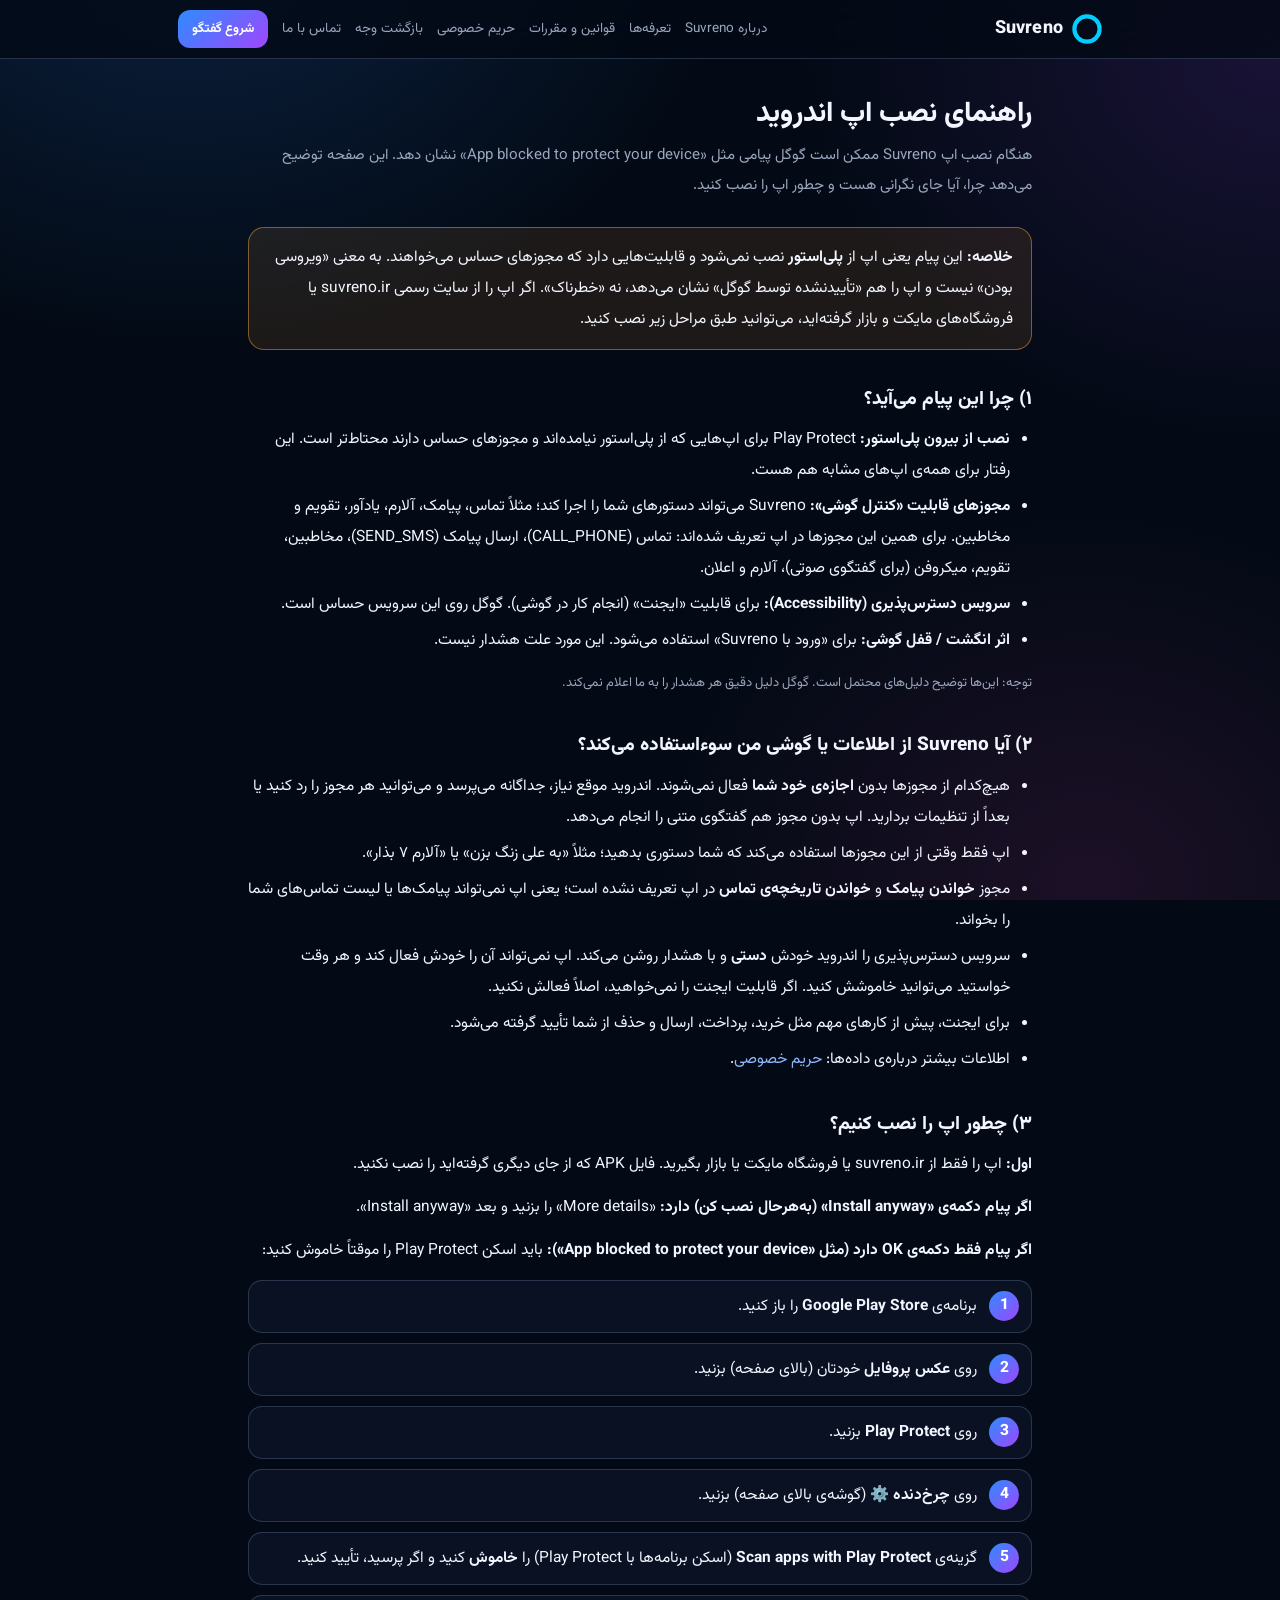
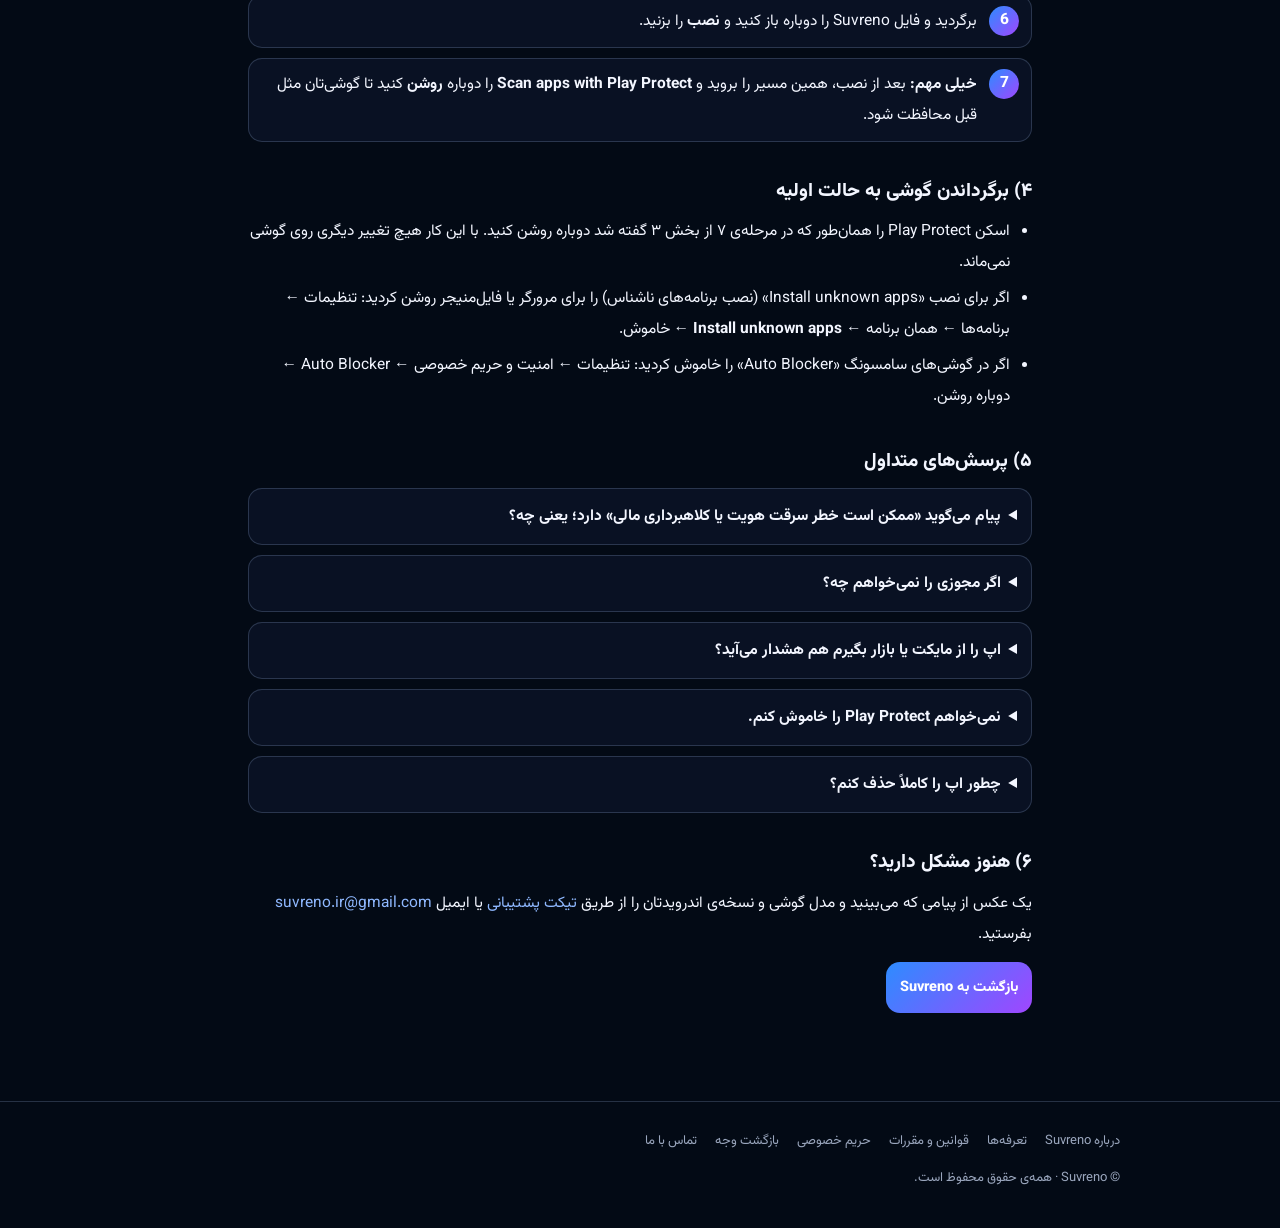
==== install-help.html @ 0aa5155f "Add files via upload" ====
<!DOCTYPE html>
<html lang="fa" dir="rtl">
<head>
<meta charset="UTF-8">
<meta name="viewport" content="width=device-width,initial-scale=1">
<meta name="theme-color" content="#050b18">
<title>راهنمای نصب اپ اندروید | Suvreno</title>
<meta name="description" content="اگر هنگام نصب اپ Suvreno پیام Google Play Protect دیدید: دلیلش چیست، آیا خطرناک است و چطور اپ را نصب کنید.">
<link rel="preconnect" href="https://fonts.googleapis.com">
<link rel="preconnect" href="https://fonts.gstatic.com" crossorigin>
<link href="https://fonts.googleapis.com/css2?family=Vazirmatn:wght@400;500;600;700;800&display=swap" rel="stylesheet">
<link rel="stylesheet" href="pages.css?v=1">
<link rel="icon" href="logo.svg" type="image/svg+xml">
<script>(function(){try{var p=localStorage.getItem('AM_THEME_PREF')||'dark';var l=p==='light'||(p==='system'&&window.matchMedia&&matchMedia('(prefers-color-scheme: light)').matches);if(l)document.documentElement.setAttribute('data-theme','light');}catch(e){}})();</script>
<style>
.steps{counter-reset:s;list-style:none;padding:0;margin:14px 0}
.steps>li{counter-increment:s;position:relative;padding:10px 54px 10px 12px;margin:10px 0;border:1px solid var(--line);border-radius:14px;background:var(--card)}
.steps>li::before{content:counter(s);position:absolute;right:12px;top:10px;width:30px;height:30px;border-radius:50%;background:var(--btn);color:#fff;font-weight:800;display:flex;align-items:center;justify-content:center}
.steps b{color:var(--ink)}
details{border:1px solid var(--line);border-radius:14px;background:var(--card);padding:4px 14px;margin:10px 0}
summary{cursor:pointer;font-weight:700;padding:8px 0}
.shot{display:block;max-width:300px;width:100%;margin:10px auto;border-radius:14px;border:1px solid var(--line)}
</style>
</head>
<body>
<header class="site-head">
  <div class="site-head-in">
    <a class="brand" href="index.html" aria-label="Suvreno — صفحه‌ی اصلی"><svg viewBox="0 0 100 100" aria-hidden="true"><defs><linearGradient id="lg" x1="0" y1="0" x2="100" y2="100"><stop offset="0" stop-color="#00cfff"/><stop offset=".5" stop-color="#7b4dff"/><stop offset="1" stop-color="#ff4be4"/></linearGradient></defs><circle cx="50" cy="50" r="42" fill="none" stroke="url(#lg)" stroke-width="14"/></svg><span>Suvreno</span></a>
    <nav class="site-nav" aria-label="منوی اصلی"><a href="about.html">درباره Suvreno</a><a href="pricing.html">تعرفه‌ها</a><a href="terms.html">قوانین و مقررات</a><a href="privacy.html">حریم خصوصی</a><a href="refund.html">بازگشت وجه</a><a href="contact.html">تماس با ما</a></nav>
    <a class="head-cta" href="index.html">شروع گفتگو</a>
  </div>
</header>
<main class="wrap">

<h1>راهنمای نصب اپ اندروید</h1>
<p class="lead">هنگام نصب اپ Suvreno ممکن است گوگل پیامی مثل «App blocked to protect your device» نشان دهد. این صفحه توضیح می‌دهد چرا، آیا جای نگرانی هست و چطور اپ را نصب کنید.</p>

<div class="box warn">
  <p><b>خلاصه:</b> این پیام یعنی اپ از <b>پلی‌استور</b> نصب نمی‌شود و قابلیت‌هایی دارد که مجوزهای حساس می‌خواهند. به معنی «ویروسی بودن» نیست و اپ را هم «تأییدنشده توسط گوگل» نشان می‌دهد، نه «خطرناک». اگر اپ را از سایت رسمی <span class="ltr">suvreno.ir</span> یا فروشگاه‌های مایکت و بازار گرفته‌اید، می‌توانید طبق مراحل زیر نصب کنید.</p>
</div>

<h2>۱) چرا این پیام می‌آید؟</h2>
<ul>
  <li><b>نصب از بیرون پلی‌استور:</b> Play Protect برای اپ‌هایی که از پلی‌استور نیامده‌اند و مجوزهای حساس دارند محتاط‌تر است. این رفتار برای همه‌ی اپ‌های مشابه هم هست.</li>
  <li><b>مجوزهای قابلیت «کنترل گوشی»:</b> Suvreno می‌تواند دستورهای شما را اجرا کند؛ مثلاً تماس، پیامک، آلارم، یادآور، تقویم و مخاطبین. برای همین این مجوزها در اپ تعریف شده‌اند: تماس (<span class="ltr">CALL_PHONE</span>)، ارسال پیامک (<span class="ltr">SEND_SMS</span>)، مخاطبین، تقویم، میکروفن (برای گفتگوی صوتی)، آلارم و اعلان.</li>
  <li><b>سرویس دسترس‌پذیری (Accessibility):</b> برای قابلیت «ایجنت» (انجام کار در گوشی). گوگل روی این سرویس حساس است.</li>
  <li><b>اثر انگشت / قفل گوشی:</b> برای «ورود با Suvreno» استفاده می‌شود. این مورد علت هشدار نیست.</li>
</ul>
<p class="small muted">توجه: این‌ها توضیح دلیل‌های محتمل است. گوگل دلیل دقیق هر هشدار را به ما اعلام نمی‌کند.</p>

<h2>۲) آیا Suvreno از اطلاعات یا گوشی من سوءاستفاده می‌کند؟</h2>
<ul>
  <li>هیچ‌کدام از مجوزها بدون <b>اجازه‌ی خود شما</b> فعال نمی‌شوند. اندروید موقع نیاز، جداگانه می‌پرسد و می‌توانید هر مجوز را رد کنید یا بعداً از تنظیمات بردارید. اپ بدون مجوز هم گفتگوی متنی را انجام می‌دهد.</li>
  <li>اپ فقط وقتی از این مجوزها استفاده می‌کند که شما دستوری بدهید؛ مثلاً «به علی زنگ بزن» یا «آلارم ۷ بذار».</li>
  <li>مجوز <b>خواندن پیامک</b> و <b>خواندن تاریخچه‌ی تماس</b> در اپ تعریف نشده است؛ یعنی اپ نمی‌تواند پیامک‌ها یا لیست تماس‌های شما را بخواند.</li>
  <li>سرویس دسترس‌پذیری را اندروید خودش <b>دستی</b> و با هشدار روشن می‌کند. اپ نمی‌تواند آن را خودش فعال کند و هر وقت خواستید می‌توانید خاموشش کنید. اگر قابلیت ایجنت را نمی‌خواهید، اصلاً فعالش نکنید.</li>
  <li>برای ایجنت، پیش از کارهای مهم مثل خرید، پرداخت، ارسال و حذف از شما تأیید گرفته می‌شود.</li>
  <li>اطلاعات بیشتر درباره‌ی داده‌ها: <a href="privacy.html">حریم خصوصی</a>.</li>
</ul>

<h2>۳) چطور اپ را نصب کنیم؟</h2>
<p><b>اول:</b> اپ را فقط از <span class="ltr">suvreno.ir</span> یا فروشگاه مایکت یا بازار بگیرید. فایل APK که از جای دیگری گرفته‌اید را نصب نکنید.</p>
<p><b>اگر پیام دکمه‌ی «Install anyway» (به‌هرحال نصب کن) دارد:</b> «More details» را بزنید و بعد «Install anyway».</p>
<p><b>اگر پیام فقط دکمه‌ی OK دارد (مثل «App blocked to protect your device»):</b> باید اسکن Play Protect را موقتاً خاموش کنید:</p>
<ol class="steps">
  <li>برنامه‌ی <b>Google Play Store</b> را باز کنید.</li>
  <li>روی <b>عکس پروفایل</b> خودتان (بالای صفحه) بزنید.</li>
  <li>روی <b>Play Protect</b> بزنید.</li>
  <li>روی <b>چرخ‌دنده ⚙️</b> (گوشه‌ی بالای صفحه) بزنید.</li>
  <li>گزینه‌ی <b>Scan apps with Play Protect</b> (اسکن برنامه‌ها با Play Protect) را <b>خاموش</b> کنید و اگر پرسید، تأیید کنید.</li>
  <li>برگردید و فایل Suvreno را دوباره باز کنید و <b>نصب</b> را بزنید.</li>
  <li><b>خیلی مهم:</b> بعد از نصب، همین مسیر را بروید و <b>Scan apps with Play Protect</b> را دوباره <b>روشن</b> کنید تا گوشی‌تان مثل قبل محافظت شود.</li>
</ol>

<h2>۴) برگرداندن گوشی به حالت اولیه</h2>
<ul>
  <li>اسکن Play Protect را همان‌طور که در مرحله‌ی ۷ از بخش ۳ گفته شد دوباره روشن کنید. با این کار هیچ تغییر دیگری روی گوشی نمی‌ماند.</li>
  <li>اگر برای نصب «Install unknown apps» (نصب برنامه‌های ناشناس) را برای مرورگر یا فایل‌منیجر روشن کردید: تنظیمات ← برنامه‌ها ← همان برنامه ← <b>Install unknown apps</b> ← خاموش.</li>
  <li>اگر در گوشی‌های سامسونگ «Auto Blocker» را خاموش کردید: تنظیمات ← امنیت و حریم خصوصی ← Auto Blocker ← دوباره روشن.</li>
</ul>

<h2>۵) پرسش‌های متداول</h2>
<details><summary>پیام می‌گوید «ممکن است خطر سرقت هویت یا کلاهبرداری مالی» دارد؛ یعنی چه؟</summary>
<p>این متن عمومی گوگل است و برای هر اپ بیرون از پلی‌استور که مجوزهای حساس بخواهد نمایش داده می‌شود؛ درباره‌ی Suvreno اختصاصی نیست. شما همیشه می‌توانید مجوزهای اپ را از تنظیمات گوشی ← برنامه‌ها ← Suvreno ← مجوزها ببینید و تغییر دهید.</p></details>
<details><summary>اگر مجوزی را نمی‌خواهم چه؟</summary>
<p>موقع پرسیدن «اجازه نده» را بزنید یا بعداً از تنظیمات گوشی بردارید. فقط همان قابلیت (مثلاً تماس با دستور صوتی) کار نخواهد کرد.</p></details>
<details><summary>اپ را از مایکت یا بازار بگیرم هم هشدار می‌آید؟</summary>
<p>ممکن است. هشدار Play Protect به منبع نصب و وضعیت گوشی بستگی دارد و همیشه قابل پیش‌بینی نیست. مراحل بالا برای آن هم کار می‌کند.</p></details>
<details><summary>نمی‌خواهم Play Protect را خاموش کنم.</summary>
<p>می‌توانید به‌جای اپ، Suvreno را روی مرورگر استفاده کنید؛ همه‌ی امکانات گفتگو، تصویر و فایل در <a href="index.html">chat.suvreno.ir</a> هم هست. فقط قابلیت‌های کنترل گوشی در اپ اندروید است.</p></details>
<details><summary>چطور اپ را کاملاً حذف کنم؟</summary>
<p>مثل هر اپ دیگر: نگه‌داشتن آیکن Suvreno ← حذف (Uninstall). مجوزها هم با حذف اپ پاک می‌شوند.</p></details>

<h2>۶) هنوز مشکل دارید؟</h2>
<p>یک عکس از پیامی که می‌بینید و مدل گوشی و نسخه‌ی اندرویدتان را از طریق <a href="index.html?support=1">تیکت پشتیبانی</a> یا ایمیل <a class="ltr" href="mailto:suvreno.ir@gmail.com">suvreno.ir@gmail.com</a> بفرستید.</p>

<p><a class="btn" href="index.html" style="display:inline-block">بازگشت به Suvreno</a></p>

</main>
<footer class="site-foot">
  <div class="site-foot-in">
    <div class="foot-links"><a href="about.html">درباره Suvreno</a><a href="pricing.html">تعرفه‌ها</a><a href="terms.html">قوانین و مقررات</a><a href="privacy.html">حریم خصوصی</a><a href="refund.html">بازگشت وجه</a><a href="contact.html">تماس با ما</a></div>
    <div class="foot-note">© Suvreno · همه‌ی حقوق محفوظ است.</div>
  </div>
</footer>
</body>
</html>
---- pages.css ----
/* =====================================================================
   Suvreno — استایل صفحات عمومی (تعرفه‌ها، قوانین، حریم خصوصی، بازگشت وجه، تماس، درباره)
   فایل کاملاً مستقل از style.css است (style.css برای اپ چت overflow:hidden دارد و این صفحات باید اسکرول شوند).
   ===================================================================== */
*{box-sizing:border-box;-webkit-tap-highlight-color:transparent}
:root{
  --bg:#030A15;
  --ink:#f3f6ff;
  --muted:#9aa6bd;
  --line:rgba(130,150,190,.28);
  --card:rgba(14,24,44,.62);
  --card2:rgba(255,255,255,.04);
  --c1:#00cfff;--c2:#7b4dff;--c3:#ff4be4;
  --btn:linear-gradient(135deg,#2d8cff,#a046ff);
  --warn-bg:rgba(255,170,60,.10);--warn-line:rgba(255,170,60,.45);
  --ok-bg:rgba(60,200,120,.10);--ok-line:rgba(60,200,120,.45);
  --link:#8fb8ff;
}
[data-theme="light"]{
  --bg:#f3f5fb;--ink:#12172a;--muted:#566079;--line:rgba(50,60,90,.18);
  --card:rgba(255,255,255,.85);--card2:rgba(20,30,55,.04);--link:#2358c9;
  --warn-bg:rgba(255,170,60,.16);--ok-bg:rgba(60,200,120,.14);
}
html{scroll-behavior:smooth}
body{
  margin:0;min-height:100vh;color:var(--ink);background:var(--bg);
  font-family:"Vazirmatn",Tahoma,sans-serif;font-size:15.5px;line-height:2;
  -webkit-text-size-adjust:100%;text-size-adjust:100%;
  background-image:
    radial-gradient(ellipse 900px 700px at 15% -8%,rgba(45,140,255,.18),transparent 60%),
    radial-gradient(ellipse 800px 650px at 100% 6%,rgba(160,70,255,.14),transparent 60%),
    radial-gradient(ellipse 700px 600px at 85% 98%,rgba(255,70,190,.10),transparent 62%);
  background-attachment:fixed;
}
[data-theme="light"] body{
  background-image:
    radial-gradient(ellipse 900px 700px at 15% -8%,rgba(90,150,255,.16),transparent 60%),
    radial-gradient(ellipse 800px 650px at 100% 6%,rgba(160,110,255,.12),transparent 60%);
}
a{color:var(--link);text-decoration:none}
a:hover{text-decoration:underline}
a:focus-visible,button:focus-visible{outline:2px solid var(--c1);outline-offset:3px;border-radius:6px}

/* ---------- هدر ---------- */
.site-head{
  position:sticky;top:0;z-index:20;
  background:rgba(3,10,21,.78);backdrop-filter:blur(16px);-webkit-backdrop-filter:blur(16px);
  border-bottom:1px solid var(--line);
}
[data-theme="light"] .site-head{background:rgba(243,245,251,.85)}
.site-head-in{max-width:960px;margin:0 auto;padding:10px 18px;display:flex;align-items:center;gap:14px;flex-wrap:wrap}
.brand{display:flex;align-items:center;gap:9px;color:var(--ink);font-weight:800;font-size:18px;letter-spacing:.2px}
.brand:hover{text-decoration:none}
.brand svg{width:30px;height:30px;flex:none}
.site-nav{display:flex;gap:4px 14px;flex-wrap:wrap;margin-inline-start:auto;font-size:13.5px}
.site-nav a{color:var(--muted);padding:2px 0;border-bottom:2px solid transparent}
.site-nav a:hover{color:var(--ink);text-decoration:none}
.site-nav a[aria-current="page"]{color:var(--ink);border-bottom-color:var(--c2);font-weight:700}
.head-cta{
  background:var(--btn);color:#fff!important;font-weight:700;font-size:13px;border-radius:12px;padding:6px 14px;white-space:nowrap
}
.head-cta:hover{text-decoration:none;filter:brightness(1.1)}

/* ---------- محتوا ---------- */
.wrap{max-width:820px;margin:0 auto;padding:34px 18px 56px}
.wrap.wide{max-width:960px}
h1{margin:0 0 6px;font-size:28px;line-height:1.5;font-weight:800}
.lead{margin:0 0 26px;color:var(--muted);font-size:15px}
h2{margin:34px 0 8px;font-size:19px;line-height:1.7;font-weight:800}
h3{margin:20px 0 4px;font-size:16px;font-weight:700}
p{margin:0 0 12px}
ul,ol{margin:0 0 14px;padding-inline-start:22px}
li{margin-bottom:5px}
.updated{display:inline-block;margin-bottom:22px;font-size:12.5px;color:var(--muted);border:1px solid var(--line);border-radius:999px;padding:1px 12px}
.clauses h2{display:flex;gap:10px;align-items:baseline;border-top:1px solid var(--line);padding-top:22px}
.clauses h2 .n{color:var(--c1);font-weight:800;min-width:1.6em}
.clauses h2:first-of-type{border-top:0;padding-top:0}
.box{padding:14px 18px;border-radius:16px;border:1px solid var(--line);background:var(--card2);margin:16px 0}
.box.warn{background:var(--warn-bg);border-color:var(--warn-line)}
.box.ok{background:var(--ok-bg);border-color:var(--ok-line)}
.box p:last-child,.box ul:last-child{margin-bottom:0}
.facts{width:100%;border-collapse:collapse;margin:8px 0 16px;font-size:14.5px}
.facts th,.facts td{padding:9px 10px;border-bottom:1px solid var(--line);text-align:start;vertical-align:top}
.facts th{width:34%;color:var(--muted);font-weight:600}

/* ---------- تعرفه‌ها ---------- */
.plans{display:grid;grid-template-columns:repeat(3,1fr);gap:14px;margin:22px 0 10px;align-items:stretch}
.plan{
  position:relative;display:flex;flex-direction:column;padding:22px 18px 18px;border-radius:22px;
  background:var(--card);border:1px solid var(--line);
}
.plan.best{
  --bgc:rgba(9,16,32,.96);
  border:1.5px solid transparent;
  background:
    linear-gradient(var(--bgc),var(--bgc)) padding-box,
    linear-gradient(135deg,var(--c1),var(--c2),var(--c3)) border-box;
}
[data-theme="light"] .plan.best{--bgc:#fff}
.plan .tag{
  position:absolute;top:-11px;inset-inline-start:18px;background:var(--btn);color:#fff;
  font-size:11.5px;font-weight:700;border-radius:999px;padding:1px 12px;line-height:1.9
}
.plan h3{margin:0;font-size:17px}
.plan .for{margin:4px 0 14px;color:var(--muted);font-size:13px;line-height:1.8;min-height:3.6em}
.price{display:flex;align-items:baseline;gap:6px;margin:0}
.price b{font-size:34px;line-height:1.3;font-weight:800}
.price span{color:var(--muted);font-size:13.5px}
.per{margin:0 0 14px;color:var(--muted);font-size:12.5px}
.plan ul{list-style:none;padding:0;margin:0 0 18px;font-size:13.5px;line-height:1.9}
.plan li{padding-inline-start:22px;position:relative;margin-bottom:3px}
.plan li::before{content:"✓";position:absolute;inset-inline-start:0;color:var(--c1);font-weight:800}
.plan .btn{margin-top:auto}
.btn{
  display:block;text-align:center;border:0;border-radius:14px;padding:11px 14px;font-family:inherit;font-weight:800;
  font-size:14.5px;color:#fff!important;background:var(--btn);cursor:pointer
}
.btn:hover{text-decoration:none;filter:brightness(1.1)}
.btn.ghost{background:var(--card2);border:1px solid var(--line);color:var(--ink)!important}
.table-scroll{overflow-x:auto;border:1px solid var(--line);border-radius:16px;margin:12px 0 8px}
.cmp{width:100%;min-width:560px;border-collapse:collapse;font-size:13.5px}
.cmp th,.cmp td{padding:10px 12px;border-bottom:1px solid var(--line);text-align:center}
.cmp th:first-child,.cmp td:first-child{text-align:start;font-weight:600}
.cmp thead th{background:var(--card2);font-weight:800}
.cmp tr:last-child td{border-bottom:0}
.cmp td.hl{background:rgba(160,70,255,.10);font-weight:700}
.muted{color:var(--muted)}
.small{font-size:13px}

/* ---------- تماس ---------- */
.mail-card{
  display:flex;flex-direction:column;gap:10px;align-items:flex-start;padding:22px;border-radius:22px;
  background:var(--card);border:1px solid var(--line);margin:16px 0
}
.mail-card .addr{font-size:22px;font-weight:800;direction:ltr;unicode-bidi:isolate;word-break:break-all}
.ltr{direction:ltr;unicode-bidi:isolate;display:inline-block}

/* ---------- فوتر ---------- */
.site-foot{border-top:1px solid var(--line);margin-top:20px;padding:26px 18px 38px;color:var(--muted);font-size:13px}
.site-foot-in{max-width:960px;margin:0 auto;display:flex;flex-direction:column;gap:12px}
.foot-links{display:flex;flex-wrap:wrap;gap:4px 18px}
.foot-links a{color:var(--muted)}
.foot-links a:hover{color:var(--ink)}
.foot-note{line-height:1.9}

@media (max-width:760px){
  body{font-size:15px}
  h1{font-size:24px}
  .plans{grid-template-columns:1fr}
  .plan .for{min-height:0}
  .site-nav{margin-inline-start:0;width:100%;order:3;font-size:13px}
  .facts th{width:42%}
}
@media (prefers-reduced-motion:reduce){html{scroll-behavior:auto}}
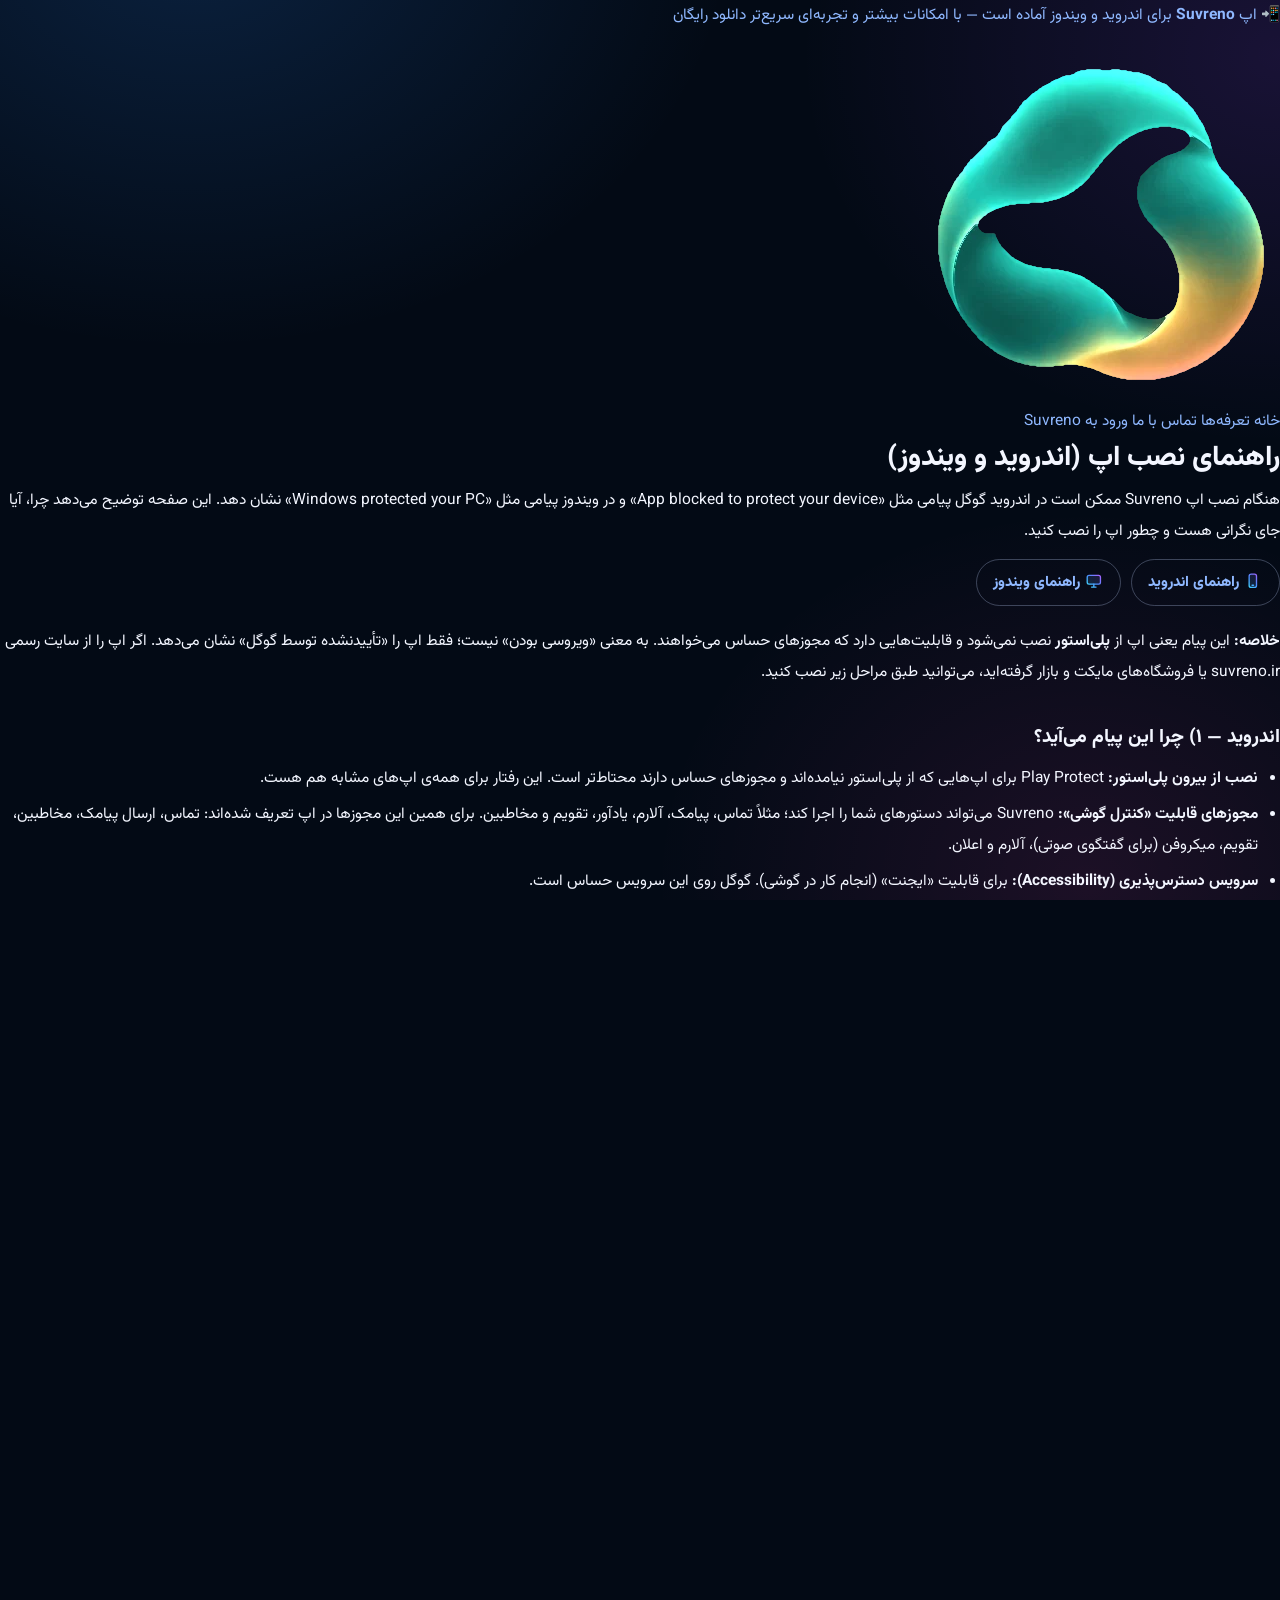
==== commit 3a1298eb: "Add files via upload" ====
--- a/install-help.html
+++ b/install-help.html
@@ -1,107 +1,251 @@
 <!DOCTYPE html>
 <html lang="fa" dir="rtl">
+
 <head>
-<meta charset="UTF-8">
-<meta name="viewport" content="width=device-width,initial-scale=1">
-<meta name="theme-color" content="#050b18">
-<title>راهنمای نصب اپ اندروید | Suvreno</title>
-<meta name="description" content="اگر هنگام نصب اپ Suvreno پیام Google Play Protect دیدید: دلیلش چیست، آیا خطرناک است و چطور اپ را نصب کنید.">
-<link rel="preconnect" href="https://fonts.googleapis.com">
-<link rel="preconnect" href="https://fonts.gstatic.com" crossorigin>
-<link href="https://fonts.googleapis.com/css2?family=Vazirmatn:wght@400;500;600;700;800&display=swap" rel="stylesheet">
-<link rel="stylesheet" href="pages.css?v=1">
-<link rel="icon" href="logo.svg" type="image/svg+xml">
-<script>(function(){try{var p=localStorage.getItem('AM_THEME_PREF')||'dark';var l=p==='light'||(p==='system'&&window.matchMedia&&matchMedia('(prefers-color-scheme: light)').matches);if(l)document.documentElement.setAttribute('data-theme','light');}catch(e){}})();</script>
-<style>
-.steps{counter-reset:s;list-style:none;padding:0;margin:14px 0}
-.steps>li{counter-increment:s;position:relative;padding:10px 54px 10px 12px;margin:10px 0;border:1px solid var(--line);border-radius:14px;background:var(--card)}
-.steps>li::before{content:counter(s);position:absolute;right:12px;top:10px;width:30px;height:30px;border-radius:50%;background:var(--btn);color:#fff;font-weight:800;display:flex;align-items:center;justify-content:center}
-.steps b{color:var(--ink)}
-details{border:1px solid var(--line);border-radius:14px;background:var(--card);padding:4px 14px;margin:10px 0}
-summary{cursor:pointer;font-weight:700;padding:8px 0}
-.shot{display:block;max-width:300px;width:100%;margin:10px auto;border-radius:14px;border:1px solid var(--line)}
-</style>
+<script>(function(){var d=document.documentElement;d.classList.add("js");try{var t=localStorage.getItem("SUVRENO_SITE_THEME");if(t!=="light"&&t!=="dark")t="dark";d.setAttribute("data-theme",t)}catch(e){d.setAttribute("data-theme","dark")}})();</script>
+    <meta charset="UTF-8">
+    <meta name="viewport" content="width=device-width, initial-scale=1.0">
+    <meta name="theme-color" content="#060a14">
+    <meta name="description" content="اگر هنگام نصب اپ Suvreno پیام Google Play Protect (اندروید) یا Windows protected your PC / SmartScreen (ویندوز) دیدید: دلیلش چیست، آیا خطرناک است و چطور نصب کنید.">
+    <meta name="robots" content="index, follow">
+    <link rel="canonical" href="https://suvreno.ir/install-help.html">
+    <title>راهنمای نصب اپ اندروید و ویندوز و پیام‌های Play Protect و SmartScreen — Suvreno</title>
+    <link rel="preconnect" href="https://fonts.googleapis.com">
+    <link rel="preconnect" href="https://fonts.gstatic.com" crossorigin>
+    <link href="https://fonts.googleapis.com/css2?family=Vazirmatn:wght@400;500;600;700;800;900&display=swap" rel="stylesheet" media="print" onload="this.media='all'">
+    <noscript><link href="https://fonts.googleapis.com/css2?family=Vazirmatn:wght@400;500;600;700;800;900&display=swap" rel="stylesheet"></noscript>
+    <link rel="stylesheet" href="style.css?v=8">
+    <link rel="stylesheet" href="pages.css?v=3">
+    <style>
+        .doc-card h2[id], .plat-jump{scroll-margin-top:90px}
+        .plat-nav{display:flex;flex-wrap:wrap;gap:10px;margin:0 0 20px}
+        .plat-nav a{padding:8px 16px;border-radius:999px;border:1px solid rgba(127,140,170,.45);font-weight:800;font-size:.92rem}
+        .ss-demo{display:grid;gap:10px;margin:14px 0 4px;direction:ltr}
+        .ss-win{border-radius:10px;background:#1f5fbf;color:#fff;padding:14px 16px;font-family:"Segoe UI",system-ui,sans-serif;font-size:.84rem;line-height:1.55;box-shadow:0 6px 20px rgba(0,0,0,.25)}
+        .ss-win b{display:block;font-size:1rem;font-weight:600;margin-bottom:6px}
+        .ss-hl{outline:2px solid #ffd84d;outline-offset:3px;border-radius:4px}
+        .ss-link{display:inline-block;margin-top:8px;text-decoration:underline;font-weight:600}
+        .ss-btns{display:flex;gap:8px;justify-content:flex-end;margin-top:12px}
+        .ss-btns span{padding:6px 14px;border:1px solid rgba(255,255,255,.7);border-radius:3px;font-weight:600}
+        .ss-step{display:inline-grid;place-items:center;width:22px;height:22px;border-radius:50%;background:#ffd84d;color:#1a1a1a;font-weight:800;font-size:.78rem;margin-inline-end:8px;vertical-align:middle}
+        .ss-arrow{text-align:center;opacity:.6;font-size:1.2rem;line-height:1}
+        .ss-cap{margin:6px 0 14px;font-size:.8rem;opacity:.7;text-align:center}
+    </style>
+    <link rel="icon" href="/favicon.ico" sizes="any">
+    <link rel="icon" type="image/png" sizes="48x48" href="/favicon-48x48.png">
+    <link rel="icon" type="image/png" sizes="96x96" href="/favicon-96x96.png">
+    <link rel="icon" type="image/png" sizes="192x192" href="/favicon-192x192.png">
+    <link rel="apple-touch-icon" sizes="180x180" href="/apple-touch-icon.png">
 </head>
+
 <body>
-<header class="site-head">
-  <div class="site-head-in">
-    <a class="brand" href="index.html" aria-label="Suvreno — صفحه‌ی اصلی"><svg viewBox="0 0 100 100" aria-hidden="true"><defs><linearGradient id="lg" x1="0" y1="0" x2="100" y2="100"><stop offset="0" stop-color="#00cfff"/><stop offset=".5" stop-color="#7b4dff"/><stop offset="1" stop-color="#ff4be4"/></linearGradient></defs><circle cx="50" cy="50" r="42" fill="none" stroke="url(#lg)" stroke-width="14"/></svg><span>Suvreno</span></a>
-    <nav class="site-nav" aria-label="منوی اصلی"><a href="about.html">درباره Suvreno</a><a href="pricing.html">تعرفه‌ها</a><a href="terms.html">قوانین و مقررات</a><a href="privacy.html">حریم خصوصی</a><a href="refund.html">بازگشت وجه</a><a href="contact.html">تماس با ما</a></nav>
-    <a class="head-cta" href="index.html">شروع گفتگو</a>
-  </div>
-</header>
-<main class="wrap">
-
-<h1>راهنمای نصب اپ اندروید</h1>
-<p class="lead">هنگام نصب اپ Suvreno ممکن است گوگل پیامی مثل «App blocked to protect your device» نشان دهد. این صفحه توضیح می‌دهد چرا، آیا جای نگرانی هست و چطور اپ را نصب کنید.</p>
-
-<div class="box warn">
-  <p><b>خلاصه:</b> این پیام یعنی اپ از <b>پلی‌استور</b> نصب نمی‌شود و قابلیت‌هایی دارد که مجوزهای حساس می‌خواهند. به معنی «ویروسی بودن» نیست و اپ را هم «تأییدنشده توسط گوگل» نشان می‌دهد، نه «خطرناک». اگر اپ را از سایت رسمی <span class="ltr">suvreno.ir</span> یا فروشگاه‌های مایکت و بازار گرفته‌اید، می‌توانید طبق مراحل زیر نصب کنید.</p>
-</div>
-
-<h2>۱) چرا این پیام می‌آید؟</h2>
-<ul>
-  <li><b>نصب از بیرون پلی‌استور:</b> Play Protect برای اپ‌هایی که از پلی‌استور نیامده‌اند و مجوزهای حساس دارند محتاط‌تر است. این رفتار برای همه‌ی اپ‌های مشابه هم هست.</li>
-  <li><b>مجوزهای قابلیت «کنترل گوشی»:</b> Suvreno می‌تواند دستورهای شما را اجرا کند؛ مثلاً تماس، پیامک، آلارم، یادآور، تقویم و مخاطبین. برای همین این مجوزها در اپ تعریف شده‌اند: تماس (<span class="ltr">CALL_PHONE</span>)، ارسال پیامک (<span class="ltr">SEND_SMS</span>)، مخاطبین، تقویم، میکروفن (برای گفتگوی صوتی)، آلارم و اعلان.</li>
-  <li><b>سرویس دسترس‌پذیری (Accessibility):</b> برای قابلیت «ایجنت» (انجام کار در گوشی). گوگل روی این سرویس حساس است.</li>
-  <li><b>اثر انگشت / قفل گوشی:</b> برای «ورود با Suvreno» استفاده می‌شود. این مورد علت هشدار نیست.</li>
-</ul>
-<p class="small muted">توجه: این‌ها توضیح دلیل‌های محتمل است. گوگل دلیل دقیق هر هشدار را به ما اعلام نمی‌کند.</p>
-
-<h2>۲) آیا Suvreno از اطلاعات یا گوشی من سوءاستفاده می‌کند؟</h2>
-<ul>
-  <li>هیچ‌کدام از مجوزها بدون <b>اجازه‌ی خود شما</b> فعال نمی‌شوند. اندروید موقع نیاز، جداگانه می‌پرسد و می‌توانید هر مجوز را رد کنید یا بعداً از تنظیمات بردارید. اپ بدون مجوز هم گفتگوی متنی را انجام می‌دهد.</li>
-  <li>اپ فقط وقتی از این مجوزها استفاده می‌کند که شما دستوری بدهید؛ مثلاً «به علی زنگ بزن» یا «آلارم ۷ بذار».</li>
-  <li>مجوز <b>خواندن پیامک</b> و <b>خواندن تاریخچه‌ی تماس</b> در اپ تعریف نشده است؛ یعنی اپ نمی‌تواند پیامک‌ها یا لیست تماس‌های شما را بخواند.</li>
-  <li>سرویس دسترس‌پذیری را اندروید خودش <b>دستی</b> و با هشدار روشن می‌کند. اپ نمی‌تواند آن را خودش فعال کند و هر وقت خواستید می‌توانید خاموشش کنید. اگر قابلیت ایجنت را نمی‌خواهید، اصلاً فعالش نکنید.</li>
-  <li>برای ایجنت، پیش از کارهای مهم مثل خرید، پرداخت، ارسال و حذف از شما تأیید گرفته می‌شود.</li>
-  <li>اطلاعات بیشتر درباره‌ی داده‌ها: <a href="privacy.html">حریم خصوصی</a>.</li>
-</ul>
-
-<h2>۳) چطور اپ را نصب کنیم؟</h2>
-<p><b>اول:</b> اپ را فقط از <span class="ltr">suvreno.ir</span> یا فروشگاه مایکت یا بازار بگیرید. فایل APK که از جای دیگری گرفته‌اید را نصب نکنید.</p>
-<p><b>اگر پیام دکمه‌ی «Install anyway» (به‌هرحال نصب کن) دارد:</b> «More details» را بزنید و بعد «Install anyway».</p>
-<p><b>اگر پیام فقط دکمه‌ی OK دارد (مثل «App blocked to protect your device»):</b> باید اسکن Play Protect را موقتاً خاموش کنید:</p>
-<ol class="steps">
-  <li>برنامه‌ی <b>Google Play Store</b> را باز کنید.</li>
-  <li>روی <b>عکس پروفایل</b> خودتان (بالای صفحه) بزنید.</li>
-  <li>روی <b>Play Protect</b> بزنید.</li>
-  <li>روی <b>چرخ‌دنده ⚙️</b> (گوشه‌ی بالای صفحه) بزنید.</li>
-  <li>گزینه‌ی <b>Scan apps with Play Protect</b> (اسکن برنامه‌ها با Play Protect) را <b>خاموش</b> کنید و اگر پرسید، تأیید کنید.</li>
-  <li>برگردید و فایل Suvreno را دوباره باز کنید و <b>نصب</b> را بزنید.</li>
-  <li><b>خیلی مهم:</b> بعد از نصب، همین مسیر را بروید و <b>Scan apps with Play Protect</b> را دوباره <b>روشن</b> کنید تا گوشی‌تان مثل قبل محافظت شود.</li>
-</ol>
-
-<h2>۴) برگرداندن گوشی به حالت اولیه</h2>
-<ul>
-  <li>اسکن Play Protect را همان‌طور که در مرحله‌ی ۷ از بخش ۳ گفته شد دوباره روشن کنید. با این کار هیچ تغییر دیگری روی گوشی نمی‌ماند.</li>
-  <li>اگر برای نصب «Install unknown apps» (نصب برنامه‌های ناشناس) را برای مرورگر یا فایل‌منیجر روشن کردید: تنظیمات ← برنامه‌ها ← همان برنامه ← <b>Install unknown apps</b> ← خاموش.</li>
-  <li>اگر در گوشی‌های سامسونگ «Auto Blocker» را خاموش کردید: تنظیمات ← امنیت و حریم خصوصی ← Auto Blocker ← دوباره روشن.</li>
-</ul>
-
-<h2>۵) پرسش‌های متداول</h2>
-<details><summary>پیام می‌گوید «ممکن است خطر سرقت هویت یا کلاهبرداری مالی» دارد؛ یعنی چه؟</summary>
-<p>این متن عمومی گوگل است و برای هر اپ بیرون از پلی‌استور که مجوزهای حساس بخواهد نمایش داده می‌شود؛ درباره‌ی Suvreno اختصاصی نیست. شما همیشه می‌توانید مجوزهای اپ را از تنظیمات گوشی ← برنامه‌ها ← Suvreno ← مجوزها ببینید و تغییر دهید.</p></details>
-<details><summary>اگر مجوزی را نمی‌خواهم چه؟</summary>
-<p>موقع پرسیدن «اجازه نده» را بزنید یا بعداً از تنظیمات گوشی بردارید. فقط همان قابلیت (مثلاً تماس با دستور صوتی) کار نخواهد کرد.</p></details>
-<details><summary>اپ را از مایکت یا بازار بگیرم هم هشدار می‌آید؟</summary>
-<p>ممکن است. هشدار Play Protect به منبع نصب و وضعیت گوشی بستگی دارد و همیشه قابل پیش‌بینی نیست. مراحل بالا برای آن هم کار می‌کند.</p></details>
-<details><summary>نمی‌خواهم Play Protect را خاموش کنم.</summary>
-<p>می‌توانید به‌جای اپ، Suvreno را روی مرورگر استفاده کنید؛ همه‌ی امکانات گفتگو، تصویر و فایل در <a href="index.html">chat.suvreno.ir</a> هم هست. فقط قابلیت‌های کنترل گوشی در اپ اندروید است.</p></details>
-<details><summary>چطور اپ را کاملاً حذف کنم؟</summary>
-<p>مثل هر اپ دیگر: نگه‌داشتن آیکن Suvreno ← حذف (Uninstall). مجوزها هم با حذف اپ پاک می‌شوند.</p></details>
-
-<h2>۶) هنوز مشکل دارید؟</h2>
-<p>یک عکس از پیامی که می‌بینید و مدل گوشی و نسخه‌ی اندرویدتان را از طریق <a href="index.html?support=1">تیکت پشتیبانی</a> یا ایمیل <a class="ltr" href="mailto:suvreno.ir@gmail.com">suvreno.ir@gmail.com</a> بفرستید.</p>
-
-<p><a class="btn" href="index.html" style="display:inline-block">بازگشت به Suvreno</a></p>
-
-</main>
-<footer class="site-foot">
-  <div class="site-foot-in">
-    <div class="foot-links"><a href="about.html">درباره Suvreno</a><a href="pricing.html">تعرفه‌ها</a><a href="terms.html">قوانین و مقررات</a><a href="privacy.html">حریم خصوصی</a><a href="refund.html">بازگشت وجه</a><a href="contact.html">تماس با ما</a></div>
-    <div class="foot-note">© Suvreno · همه‌ی حقوق محفوظ است.</div>
-  </div>
-</footer>
+
+    <!-- Suvreno App Download Banner -->
+    <a class="app-banner" href="download.html" aria-label="دانلود اپ Suvreno برای اندروید و ویندوز">
+        <span class="app-banner-icon" aria-hidden="true">📲</span>
+        <span class="app-banner-text">
+            اپ <strong>Suvreno</strong> برای اندروید و ویندوز آماده است<span class="app-banner-long"> — با امکانات بیشتر و تجربه‌ای سریع‌تر</span>
+        </span>
+        <span class="app-banner-btn">دانلود رایگان</span>
+    </a>
+
+    <header class="page-header">
+        <div class="page-header-inner">
+            <a href="/" aria-label="Suvreno">
+                <img src="" data-suvreno-logo class="suvreno-logo" alt="Suvreno">
+            </a>
+            <nav class="page-header-links" aria-label="منوی صفحات">
+                <a href="/">خانه</a>
+                <a href="pricing.html">تعرفه‌ها</a>
+                <a href="contact.html">تماس با ما</a>
+                <a href="https://chat.suvreno.ir/" class="page-header-cta">ورود به Suvreno</a>
+            </nav>
+        </div>
+    </header>
+
+    <main class="page-main">
+        <div class="container">
+            <div class="doc-narrow">
+                <h1 class="page-title">راهنمای نصب اپ (اندروید و ویندوز)</h1>
+                <p class="page-lead">هنگام نصب اپ Suvreno ممکن است در اندروید گوگل پیامی مثل «App blocked to protect your device» و در ویندوز پیامی مثل «Windows protected your PC» نشان دهد. این صفحه توضیح می‌دهد چرا، آیا جای نگرانی هست و چطور اپ را نصب کنید.</p>
+
+                <div class="plat-nav" aria-label="پرش به بخش">
+                    <a href="#android">📱 راهنمای اندروید</a>
+                    <a href="#windows">🖥️ راهنمای ویندوز</a>
+                </div>
+
+                <div class="doc-card">
+
+                    <div class="pp-box" style="margin:0 0 22px">
+                        <p><b>خلاصه:</b> این پیام یعنی اپ از <b>پلی‌استور</b> نصب نمی‌شود و قابلیت‌هایی دارد که مجوزهای حساس می‌خواهند. به معنی «ویروسی بودن» نیست؛ فقط اپ را «تأییدنشده توسط گوگل» نشان می‌دهد. اگر اپ را از سایت رسمی <span class="ltr-text">suvreno.ir</span> یا فروشگاه‌های مایکت و بازار گرفته‌اید، می‌توانید طبق مراحل زیر نصب کنید.</p>
+                    </div>
+
+                    <h2 id="android">اندروید — ۱) چرا این پیام می‌آید؟</h2>
+                    <ul>
+                        <li><b>نصب از بیرون پلی‌استور:</b> Play Protect برای اپ‌هایی که از پلی‌استور نیامده‌اند و مجوزهای حساس دارند محتاط‌تر است. این رفتار برای همه‌ی اپ‌های مشابه هم هست.</li>
+                        <li><b>مجوزهای قابلیت «کنترل گوشی»:</b> Suvreno می‌تواند دستورهای شما را اجرا کند؛ مثلاً تماس، پیامک، آلارم، یادآور، تقویم و مخاطبین. برای همین این مجوزها در اپ تعریف شده‌اند: تماس، ارسال پیامک، مخاطبین، تقویم، میکروفن (برای گفتگوی صوتی)، آلارم و اعلان.</li>
+                        <li><b>سرویس دسترس‌پذیری (Accessibility):</b> برای قابلیت «ایجنت» (انجام کار در گوشی). گوگل روی این سرویس حساس است.</li>
+                        <li><b>اثر انگشت / قفل گوشی:</b> برای «ورود با Suvreno» استفاده می‌شود. این مورد علت هشدار نیست.</li>
+                    </ul>
+                    <p>توجه: این‌ها توضیح دلیل‌های محتمل است. گوگل دلیل دقیق هر هشدار را به ما اعلام نمی‌کند.</p>
+
+                    <h2>اندروید — ۲) آیا Suvreno از اطلاعات یا گوشی من سوءاستفاده می‌کند؟</h2>
+                    <ul>
+                        <li>هیچ‌کدام از مجوزها بدون <b>اجازه‌ی خود شما</b> فعال نمی‌شوند. اندروید موقع نیاز، جداگانه می‌پرسد و می‌توانید هر مجوز را رد کنید یا بعداً از تنظیمات بردارید. اپ بدون مجوز هم گفتگوی متنی را انجام می‌دهد.</li>
+                        <li>اپ فقط وقتی از این مجوزها استفاده می‌کند که شما دستوری بدهید؛ مثلاً «به علی زنگ بزن» یا «آلارم ۷ بذار».</li>
+                        <li>مجوز <b>خواندن پیامک</b> و <b>خواندن تاریخچه‌ی تماس</b> در اپ تعریف نشده است؛ یعنی اپ نمی‌تواند پیامک‌ها یا لیست تماس‌های شما را بخواند.</li>
+                        <li>سرویس دسترس‌پذیری را اندروید خودش <b>دستی</b> و با هشدار روشن می‌کند. اپ نمی‌تواند آن را خودش فعال کند و هر وقت خواستید می‌توانید خاموشش کنید. اگر قابلیت ایجنت را نمی‌خواهید، اصلاً فعالش نکنید.</li>
+                        <li>برای ایجنت، پیش از کارهای مهم مثل خرید، پرداخت، ارسال و حذف از شما تأیید گرفته می‌شود.</li>
+                        <li>اطلاعات بیشتر درباره‌ی داده‌ها: <a href="privacy.html">حریم خصوصی</a>.</li>
+                    </ul>
+
+                    <h2>اندروید — ۳) چطور اپ را نصب کنیم؟</h2>
+                    <p><b>اول:</b> اپ را فقط از <span class="ltr-text">suvreno.ir</span> یا فروشگاه مایکت یا بازار بگیرید. فایل APK که از جای دیگری گرفته‌اید را نصب نکنید.</p>
+                    <p><b>اگر پیام دکمه‌ی «Install anyway» (به‌هرحال نصب کن) دارد:</b> «More details» را بزنید و بعد «Install anyway».</p>
+                    <p><b>اگر پیام فقط دکمه‌ی OK دارد (مثل «App blocked to protect your device»):</b> باید اسکن Play Protect را موقتاً خاموش کنید:</p>
+                    <ol class="steps">
+                        <li>برنامه‌ی <b>Google Play Store</b> را باز کنید.</li>
+                        <li>روی <b>عکس پروفایل</b> خودتان (بالای صفحه) بزنید.</li>
+                        <li>روی <b>Play Protect</b> بزنید.</li>
+                        <li>روی <b>چرخ‌دنده ⚙️</b> (گوشه‌ی بالای صفحه) بزنید.</li>
+                        <li>گزینه‌ی <b>Scan apps with Play Protect</b> (اسکن برنامه‌ها با Play Protect) را <b>خاموش</b> کنید و اگر پرسید، تأیید کنید.</li>
+                        <li>برگردید و فایل Suvreno را دوباره باز کنید و <b>نصب</b> را بزنید.</li>
+                        <li><b>خیلی مهم:</b> بعد از نصب، همین مسیر را بروید و <b>Scan apps with Play Protect</b> را دوباره <b>روشن</b> کنید تا گوشی‌تان مثل قبل محافظت شود.</li>
+                    </ol>
+
+                    <h2>اندروید — ۴) برگرداندن گوشی به حالت اولیه</h2>
+                    <ul>
+                        <li>اسکن Play Protect را همان‌طور که در مرحله‌ی ۷ از بخش «اندروید — ۳» گفته شد دوباره روشن کنید. با این کار هیچ تغییر دیگری روی گوشی نمی‌ماند.</li>
+                        <li>اگر برای نصب «Install unknown apps» (نصب برنامه‌های ناشناس) را برای مرورگر یا فایل‌منیجر روشن کردید: تنظیمات ← برنامه‌ها ← همان برنامه ← <b>Install unknown apps</b> ← خاموش.</li>
+                        <li>اگر در گوشی‌های سامسونگ «Auto Blocker» را خاموش کردید: تنظیمات ← امنیت و حریم خصوصی ← Auto Blocker ← دوباره روشن.</li>
+                    </ul>
+
+                    <h2>اندروید — ۵) پرسش‌های متداول</h2>
+                    <details><summary>پیام می‌گوید «ممکن است خطر سرقت هویت یا کلاهبرداری مالی» دارد؛ یعنی چه؟</summary>
+                    <p>این متن عمومی گوگل است و برای هر اپ بیرون از پلی‌استور که مجوزهای حساس بخواهد نمایش داده می‌شود؛ درباره‌ی Suvreno اختصاصی نیست. شما همیشه می‌توانید مجوزهای اپ را از تنظیمات گوشی ← برنامه‌ها ← Suvreno ← مجوزها ببینید و تغییر دهید.</p></details>
+                    <details><summary>اگر مجوزی را نمی‌خواهم چه؟</summary>
+                    <p>موقع پرسیدن «اجازه نده» را بزنید یا بعداً از تنظیمات گوشی بردارید. فقط همان قابلیت (مثلاً تماس با دستور صوتی) کار نخواهد کرد.</p></details>
+                    <details><summary>اپ را از مایکت یا بازار بگیرم هم هشدار می‌آید؟</summary>
+                    <p>ممکن است. هشدار Play Protect به منبع نصب و وضعیت گوشی بستگی دارد و همیشه قابل پیش‌بینی نیست. مراحل بالا برای آن هم کار می‌کند.</p></details>
+                    <details><summary>نمی‌خواهم Play Protect را خاموش کنم.</summary>
+                    <p>می‌توانید به‌جای اپ، Suvreno را روی مرورگر استفاده کنید؛ همه‌ی امکانات گفتگو، تصویر و فایل در <a href="https://chat.suvreno.ir/" class="ltr-text">chat.suvreno.ir</a> هم هست. فقط قابلیت‌های کنترل گوشی در اپ اندروید است.</p></details>
+                    <details><summary>چطور اپ را کاملاً حذف کنم؟</summary>
+                    <p>مثل هر اپ دیگر: نگه‌داشتن آیکن Suvreno ← حذف (Uninstall). مجوزها هم با حذف اپ پاک می‌شوند.</p></details>
+
+                    <h2 id="windows">ویندوز — ۱) چرا پیام «Windows protected your PC» می‌آید؟</h2>
+                    <div class="pp-box" style="margin:0 0 18px">
+                        <p><b>خلاصه:</b> این پیام یعنی ویندوز این برنامه را <b>هنوز نمی‌شناسد</b>؛ به معنی «ویروسی بودن» نیست. اگر برنامه را از سایت رسمی <span class="ltr-text">suvreno.ir</span> گرفته‌اید، طبق مراحل زیر نصب کنید.</p>
+                    </div>
+                    <ul>
+                        <li><b>برنامه امضای دیجیتال ندارد:</b> امضای دیجیتال (گواهی ناشر) برای برنامه‌های ویندوز هزینهٔ سالانهٔ جدا دارد. بدون آن، ویندوز ناشر را «Unknown publisher» (ناشر ناشناس) می‌نویسد.</li>
+                        <li><b>برنامه تازه است و کم‌دانلود:</b> قابلیت SmartScreen ویندوز بر اساس «سابقه و محبوبیت» فایل تصمیم می‌گیرد. هر نصب‌کنندهٔ تازه، حتی کاملاً سالم، تا وقتی دانلودهای کافی نداشته باشد این پیام را می‌گیرد.</li>
+                        <li><b>برای همهٔ برنامه‌های مشابه است:</b> این پیام درباره‌ی Suvreno اختصاصی نیست و برای هر برنامهٔ ناشناخته و بدون امضا نمایش داده می‌شود.</li>
+                    </ul>
+                    <p>توجه: این‌ها توضیح دلیل‌های محتمل است؛ ویندوز دلیل دقیق هر هشدار را به ما اعلام نمی‌کند.</p>
+
+                    <h2>ویندوز — ۲) آیا Suvreno به فایل‌ها یا رایانهٔ من دسترسی دارد؟</h2>
+                    <ul>
+                        <li>ایجنت دسکتاپ فقط داخل <b>یک پوشهٔ کاری که خودتان انتخاب می‌کنید</b> فایل می‌خواند و می‌نویسد. بیرون از آن پوشه به هیچ فایلی دست نمی‌زند.</li>
+                        <li>پوشه‌های حساس مثل ریشهٔ درایو، پوشهٔ اصلی کاربر، پوشه‌های سیستمی، AppData و پوشه‌های کلید (مثل <span class="ltr-text">.ssh</span>) به‌عنوان پوشهٔ کاری پذیرفته نمی‌شوند.</li>
+                        <li><b>حذف</b> (فقط انتقال به سطل زباله)، <b>جایگزین‌کردن</b> یک فایل موجود و <b>باز کردن برنامه</b> همیشه با پنجرهٔ تأیید خودِ ویندوز از شما پرسیده می‌شود. هر لحظه می‌توانید ایجنت را متوقف کنید.</li>
+                        <li>برنامه‌هایی که ایجنت می‌تواند باز کند محدود به یک فهرست ثابت (مثل Notepad، ماشین‌حساب، Chrome، Word و …) است؛ فایل اجرایی و اسکریپت از این راه باز نمی‌شود.</li>
+                        <li>اطلاعات بیشتر درباره‌ی داده‌ها: <a href="privacy.html">حریم خصوصی</a>.</li>
+                    </ul>
+
+                    <h2>ویندوز — ۳) چطور نصب کنیم؟</h2>
+                    <p><b>اول:</b> برنامه را فقط از صفحهٔ <a href="download.html#windows">دانلود (تب ویندوز)</a> در <span class="ltr-text">suvreno.ir</span> بگیرید. فایلی که از جای دیگری گرفته‌اید را اجرا نکنید.</p>
+                    <ol class="steps">
+                        <li>فایل <span class="ltr-text">Suvreno-Setup-….exe</span> را از پوشهٔ <b>Downloads</b> دوبار کلیک کنید.</li>
+                        <li>اگر پنجرهٔ آبی <span class="ltr-text">Windows protected your PC</span> آمد، روی نوشتهٔ کوچکِ <b class="ltr-text">More info</b> (اطلاعات بیشتر) کلیک کنید. <b>دکمهٔ اصلی «Don't run» است؛ از آن نزنید.</b></li>
+                        <li>دکمهٔ <b class="ltr-text">Run anyway</b> (در هر حال اجرا کن) ظاهر می‌شود؛ آن را بزنید.</li>
+                        <li>مراحل نصب را ادامه دهید (Next ← Install) و Suvreno را از دسکتاپ یا منوی استارت باز کنید.</li>
+                    </ol>
+
+                    <div class="ss-demo" aria-hidden="true">
+                        <div class="ss-win">
+                            <b><span class="ss-step">۱</span>Windows protected your PC</b>
+                            <p>Microsoft Defender SmartScreen prevented an unrecognized app from starting. Running this app might put your PC at risk.</p>
+                            <span class="ss-link ss-hl">More info</span>
+                            <div class="ss-btns"><span>Don't run</span></div>
+                        </div>
+                        <div class="ss-arrow">↓</div>
+                        <div class="ss-win">
+                            <b><span class="ss-step">۲</span>Windows protected your PC</b>
+                            <p>App: Suvreno-Setup.exe<br>Publisher: Unknown publisher</p>
+                            <div class="ss-btns"><span class="ss-hl">Run anyway</span><span>Don't run</span></div>
+                        </div>
+                    </div>
+                    <p class="ss-cap">نمونهٔ تقریبی؛ ظاهر دقیق پنجره در نسخه‌های مختلف ویندوز کمی فرق دارد.</p>
+
+                    <p><b>اگر مرورگر موقع دانلود هشدار داد</b> (مثلاً در Edge یا Chrome: «<span class="ltr-text">Suvreno-Setup.exe isn't commonly downloaded</span>»): در فهرست دانلودها روی منوی <b>⋯</b> کنار فایل بزنید، <b class="ltr-text">Keep</b> (نگه‌دار) و اگر پرسید <b class="ltr-text">Keep anyway</b> را انتخاب کنید. بعد فایل را اجرا کنید.</p>
+
+                    <p><b>نسخهٔ قابل‌حمل (Portable) را دوست دارید؟</b> بدون نصب مستقیم اجرا می‌شود. اگر باز هم هشدار داد: روی فایل راست‌کلیک ← <b class="ltr-text">Properties</b> ← پایین پنجره تیک <b class="ltr-text">Unblock</b> را بزنید ← <b class="ltr-text">OK</b>؛ بعد دوباره اجرا کنید.</p>
+
+                    <h2>ویندوز — ۴) اگر گزینهٔ «Run anyway» نبود (Smart App Control)</h2>
+                    <ul>
+                        <li>در بعضی رایانه‌های ویندوز ۱۱ قابلیت <b>Smart App Control</b> (کنترل هوشمند برنامه) روشن است و برنامه‌های بدون امضا را کاملاً مسدود می‌کند، بدون گزینهٔ «Run anyway».</li>
+                        <li><b>ساده‌ترین راه:</b> در این حالت از <a href="https://chat.suvreno.ir/" class="ltr-text">chat.suvreno.ir</a> در مرورگر استفاده کنید؛ همهٔ امکانات گفتگو، تصویر و فایل آنجا هم هست.</li>
+                        <li>اگر مطمئنید و می‌خواهید برنامه را نصب کنید: Windows Security ← <b class="ltr-text">App &amp; browser control</b> ← <b class="ltr-text">Smart App Control settings</b> ← <b class="ltr-text">Off</b>. دقت کنید که در بعضی نسخه‌های ویندوز، بعد از خاموش‌کردن روشن‌کردن دوباره‌اش ممکن نیست یا محدودیت دارد؛ پس اگر دلیل محکمی ندارید خاموشش نکنید.</li>
+                        <li>اگر آنتی‌ویروس دیگری (غیر از Windows Security) فایل را قرنطینه کرد، همین فایل را از آنتی‌ویروس «Restore / Allow» کنید یا استثنا اضافه کنید؛ فقط وقتی مطمئنید فایل را از <span class="ltr-text">suvreno.ir</span> گرفته‌اید.</li>
+                    </ul>
+
+                    <h2>ویندوز — ۵) به‌روزرسانی و حذف</h2>
+                    <ul>
+                        <li><b>به‌روزرسانی:</b> وقتی نسخهٔ جدید منتشر شود، خودِ برنامه پیامی نشان می‌دهد و با دکمهٔ «رفتن به صفحهٔ دانلود» شما را به <a href="download.html#windows">همین صفحهٔ دانلود</a> می‌آورد. فایل تازه را دانلود و اجرا کنید تا روی نسخهٔ قبلی نصب شود. از منوی برنامه یا سینی سیستم هم می‌توانید «بررسی نسخهٔ جدید» را بزنید.</li>
+                        <li><b>حذف:</b> تنظیمات ویندوز ← Apps ← Installed apps ← Suvreno ← Uninstall. نسخهٔ قابل‌حمل را کافی است پاک کنید.</li>
+                        <li>اگر ایجنت پوشه‌ای را به‌عنوان پوشهٔ کاری گرفته بود، آن پوشه و فایل‌هایش با حذف برنامه پاک نمی‌شوند.</li>
+                    </ul>
+
+                    <h2>ویندوز — ۶) پرسش‌های متداول</h2>
+                    <details><summary>پیام می‌گوید «Running this app might put your PC at risk»؛ یعنی چه؟</summary>
+                    <p>این متن عمومی ویندوز است و برای هر برنامهٔ ناشناخته نمایش داده می‌شود؛ درباره‌ی Suvreno اختصاصی نیست و به‌معنی تشخیص ویروس نیست.</p></details>
+                    <details><summary>چرا Suvreno امضای دیجیتال ندارد؟</summary>
+                    <p>گواهی امضای کد هزینهٔ سالانه دارد و ما فعلاً از آن استفاده نکرده‌ایم. وقتی تعداد دانلودها بیشتر شود، ویندوز به‌تدریج برنامه را می‌شناسد و این هشدار کمتر می‌شود. هیچ تضمینی برای زمان آن نداریم.</p></details>
+                    <details><summary>نمی‌خواهم از «Run anyway» استفاده کنم.</summary>
+                    <p>می‌توانید Suvreno را روی مرورگر استفاده کنید: <a href="https://chat.suvreno.ir/" class="ltr-text">chat.suvreno.ir</a>. فقط امکانات مخصوص دسکتاپ (ایجنت روی پوشهٔ کاری، حالت مینی، میان‌بُر سراسری) در نسخهٔ ویندوز است.</p></details>
+                    <details><summary>روی ویندوز ۳۲ بیتی یا ویندوز ۷ کار می‌کند؟</summary>
+                    <p>نه. نسخهٔ ویندوز برای ویندوز ۱۰ و ۱۱ (۶۴ بیتی) ساخته شده است.</p></details>
+
+                    <h2>هنوز مشکل دارید؟</h2>
+                    <p>یک عکس از پیامی که می‌بینید و مدل گوشی و نسخه‌ی اندروید (یا نسخه‌ی ویندوز) شما را از طریق <a href="https://chat.suvreno.ir/?support=1" class="ltr-text">تیکت پشتیبانی</a> یا ایمیل <a class="ltr-text" href="mailto:suvreno.ir@gmail.com">suvreno.ir@gmail.com</a> بفرستید. صفحه‌ی <a href="contact.html">تماس با ما</a> را هم ببینید.</p>
+
+                    <p><a class="contact-email" href="download.html" style="font-size:16px">بازگشت به صفحه‌ی دانلود</a></p>
+                </div>
+            </div>
+        </div>
+    </main>
+
+    <footer class="footer">
+        <div class="container">
+            <div class="footer-inner">
+                <a href="/" class="footer-brand">
+                    <img src="" data-suvreno-logo class="footer-logo" alt="Suvreno">
+                </a>
+                <p>© Suvreno — تمامی حقوق محفوظ است.</p>
+                <div class="footer-links">
+                    <a href="download.html">دانلود اپ</a>
+                    <a href="pricing.html">تعرفه‌ها</a>
+                    <a href="terms.html">قوانین و شرایط استفاده</a>
+                    <a href="privacy.html">حریم خصوصی</a>
+                    <a href="refund.html">بازگشت وجه</a>
+                    <a href="contact.html">تماس با ما</a>
+                </div>
+            </div>
+        </div>
+    </footer>
+
+    <script src="logo-data.js?v=3"></script>
+    <script>
+        document.addEventListener("DOMContentLoaded", function () {
+            if (!window.AM_LOGO_DATA) { return; }
+            document.querySelectorAll("[data-suvreno-logo]").forEach(function (logo) {
+                logo.src = window.AM_LOGO_DATA;
+            });
+        });
+    </script>
+    <script src="favicon.js"></script>
+<script src="script.js?v=4"></script>
+
 </body>
+
 </html>
--- a/style.css
+++ b/style.css
@@ -0,0 +1,4288 @@
+/* فونت وزیرمتن روی خودِ سایت (اگر فایل Vazirmatn.woff2 کنار index.html آپلود شده باشد)؛
+   اگر نبود، مرورگر خودکار به وزیرمتنِ گوگل برمی‌گردد */
+@font-face{
+  font-family:"SuvVazir";
+  src:url("Vazirmatn.woff2") format("woff2"),
+      url("https://cdn.jsdelivr.net/gh/rastikerdar/vazirmatn@v33.003/fonts/webfonts/Vazirmatn%5Bwght%5D.woff2") format("woff2");
+  font-weight:100 900;
+  font-style:normal;
+  font-display:swap;
+}
+
+:root{
+  /* پیش‌فرضِ رنگ‌های تم (اگر theme.css لود نشد؛ theme.css بعد از این‌ها مقدارشان را طبقِ تمِ انتخابی عوض می‌کند) */
+  --ac1:#2de2c8; --ac1-rgb:45,226,200; --ac1d:#14b8a6;
+  --ac2:#ffc857; --ac2-rgb:255,200,87;
+  --ac3:#6d7cff; --ac3-rgb:109,124,255;
+  --ac-soft:#5eead4; --ac-ink:#0f766e; --sv-on-accent:#04141a;
+  --surf-rgb:9,15,28; --surf2-rgb:14,22,40; --surf3-rgb:8,13,26; --deep-rgb:6,10,20;
+}
+
+*{
+  box-sizing:border-box;
+  -webkit-tap-highlight-color:transparent;
+}
+
+:root{
+  --bg:#030A15;
+  --panel:rgba(var(--surf-rgb),.55);
+  --panel2:rgba(var(--surf2-rgb),.55);
+  --border:rgba(130,150,190,.35);
+  --text:#f3f6ff;
+  --muted:#8995aa;
+
+  /* professional monochrome button palette (replaces the old rainbow gradients) */
+  --btn-bg:rgba(255,255,255,.055);
+  --btn-bg-hover:rgba(255,255,255,.095);
+  --btn-border:rgba(255,255,255,.14);
+  --btn-text:#eef2fb;
+  --btn-accent:var(--ac-soft);
+
+  --glow:0 0 25px rgba(var(--ac1-rgb),.10),0 0 45px rgba(var(--ac3-rgb),.08);
+}
+
+html,
+body{
+  margin:0;
+  width:100%;
+  height:100%;
+  overflow:hidden;
+  background:var(--bg);
+  color:var(--text);
+  font-family:"SuvVazir","Vazirmatn",Tahoma,"Segoe UI",system-ui,sans-serif;
+  -webkit-text-size-adjust:100%;
+  -moz-text-size-adjust:100%;
+  text-size-adjust:100%;
+  font-synthesis:none;
+}
+
+body{
+  background:
+    radial-gradient(ellipse 900px 700px at 18% -8%,rgba(var(--ac1-rgb),.20),transparent 60%),
+    radial-gradient(ellipse 800px 650px at 100% 8%,rgba(var(--ac3-rgb),.16),transparent 60%),
+    radial-gradient(ellipse 700px 600px at 85% 95%,rgba(var(--ac2-rgb),.13),transparent 62%),
+    radial-gradient(ellipse 600px 500px at 5% 90%,rgba(var(--ac1-rgb),.10),transparent 60%),
+    linear-gradient(180deg,#050B1C 0%,#040914 45%,#030711 100%);
+  background-attachment:fixed;
+}
+
+input,
+select,
+button,
+textarea{
+  font-family:inherit;
+  -webkit-text-size-adjust:100%;
+  text-size-adjust:100%;
+}
+
+button{
+  border:0;
+  cursor:pointer;
+  color:inherit;
+  outline:none;
+}
+
+button:focus,
+button:active,
+textarea:focus{
+  outline:none;
+  box-shadow:none;
+}
+
+#app{
+  width:100%;
+  height:100%;
+  position:relative;
+}
+
+
+/* =========================================
+   HEADER
+========================================= */
+
+.topbar{
+  height:96px;
+  display:grid;
+  grid-template-columns:70px 1fr 110px;
+  align-items:center;
+  padding:10px 18px;
+  border-bottom:1px solid rgba(255,255,255,.08);
+  background:
+    linear-gradient(120deg,rgba(var(--ac1-rgb),.38) 0%,rgba(var(--ac3-rgb),.32) 50%,rgba(var(--ac2-rgb),.28) 100%),
+    #0a1226;
+  backdrop-filter:blur(18px);
+  -webkit-backdrop-filter:blur(18px);
+  position:relative;
+  z-index:95;
+}
+
+.header-left{
+  display:flex;
+  align-items:center;
+  gap:8px;
+}
+
+.header-right{
+  display:flex;
+  justify-content:flex-end;
+}
+
+.icon-btn{
+  width:46px;
+  height:46px;
+  border-radius:16px;
+  background:var(--btn-bg);
+  border:1px solid var(--btn-border);
+  backdrop-filter:blur(14px);
+  -webkit-backdrop-filter:blur(14px);
+  display:flex;
+  align-items:center;
+  justify-content:center;
+  transition:background .15s,transform .15s;
+  color:var(--btn-text);
+}
+
+.icon-btn:active{
+  transform:scale(.93);
+}
+
+.icon-btn:hover{
+  background:var(--btn-bg-hover);
+}
+
+/* three-dot chat menu icon */
+.chat-menu-btn .dots{
+  display:flex;
+  flex-direction:column;
+  gap:3px;
+  align-items:center;
+}
+
+.chat-menu-btn .dots i{
+  width:4px;
+  height:4px;
+  border-radius:50%;
+  background:var(--btn-text);
+  display:block;
+}
+
+.new-chat-header-btn .plus-icon{
+  font-size:calc(20px * var(--fs,1));
+  font-weight:600;
+  line-height:1;
+}
+
+/* sidebar toggle: two horizontal lines, top longer than bottom */
+.sidebar-toggle-btn .two-lines{
+  display:flex;
+  flex-direction:column;
+  gap:5px;
+  align-items:flex-end;
+}
+
+.sidebar-toggle-btn .two-lines i{
+  display:block;
+  height:2.5px;
+  border-radius:3px;
+  background:var(--btn-text);
+}
+
+.sidebar-toggle-btn .two-lines i:nth-child(1){
+  width:22px;
+}
+
+.sidebar-toggle-btn .two-lines i:nth-child(2){
+  width:14px;
+}
+
+
+/* =========================================
+   ANIMATED LOGO (header + welcome screen)
+   three clipped copies fly apart / rotate,
+   then reassemble into the final static logo
+========================================= */
+
+.brand-logo-wrap{
+  display:flex;
+  justify-content:center;
+  align-items:center;
+  height:100%;
+}
+
+.am-logo-anim{
+  position:relative;
+  width:56px;
+  height:56px;
+}
+
+.am-logo-anim--big{
+  width:min(72vw,340px);
+  height:min(72vw,340px);
+}
+
+.am-logo-anim img{
+  position:absolute;
+  inset:0;
+  width:100%;
+  height:100%;
+  object-fit:contain;
+  background:transparent;
+}
+
+.am-logo-final{
+  opacity:0;
+  filter:none;
+  animation:amLogoFinalIn 2.4s cubic-bezier(.2,.8,.2,1) forwards;
+}
+
+.am-logo-piece{
+  animation-duration:2.4s;
+  animation-timing-function:cubic-bezier(.2,.8,.2,1);
+  animation-fill-mode:forwards;
+}
+
+.piece-a{
+  /* upper-left sector: from the top line to the lower-left line (120deg) */
+  clip-path:polygon(50% 50%,50% -200%,-200% -200%,-200% 194%);
+  animation-name:amPieceA;
+}
+
+.piece-b{
+  /* bottom sector: from the lower-left line to the lower-right line (120deg) */
+  clip-path:polygon(50% 50%,-200% 194%,-200% 300%,300% 300%,300% 194%);
+  animation-name:amPieceB;
+}
+
+.piece-c{
+  /* upper-right sector: from the lower-right line to the top line (120deg) */
+  clip-path:polygon(50% 50%,300% 194%,300% -200%,50% -200%);
+  animation-name:amPieceC;
+}
+
+@keyframes amPieceA{
+  0%{ transform:translate(-38px,-22px) rotate(-50deg); opacity:0; }
+  55%{ transform:translate(-38px,-22px) rotate(-50deg); opacity:1; }
+  100%{ transform:translate(0,0) rotate(0deg); opacity:1; }
+}
+
+@keyframes amPieceB{
+  0%{ transform:translate(0,26px) rotate(30deg) scale(1.15); opacity:0; }
+  55%{ transform:translate(0,26px) rotate(30deg) scale(1.15); opacity:1; }
+  100%{ transform:translate(0,0) rotate(0deg) scale(1); opacity:1; }
+}
+
+@keyframes amPieceC{
+  0%{ transform:translate(40px,-22px) rotate(60deg); opacity:0; }
+  55%{ transform:translate(40px,-22px) rotate(60deg); opacity:1; }
+  100%{ transform:translate(0,0) rotate(0deg); opacity:1; }
+}
+
+@keyframes amLogoFinalIn{
+  0%,60%{ opacity:0; transform:scale(.85) rotate(0deg); }
+  78%{ opacity:0; }
+  86%{ opacity:1; transform:scale(1.06) rotate(4deg); }
+  100%{ opacity:1; transform:scale(1) rotate(0deg); }
+}
+
+.am-logo-anim.settled .am-logo-piece{
+  opacity:0;
+}
+
+.am-logo-anim.settled .am-logo-final{
+  opacity:1;
+  transform:scale(1) rotate(0deg);
+}
+
+/* small version used inside the "thinking" bubble — same split/rotate/
+   reassemble animation as the welcome-screen logo, just compact */
+.am-logo-anim--thinking{
+  width:34px;
+  height:34px;
+}
+
+/* thinking choreography: after the intro assembly the logo runs a 9s loop of
+   different moves — breathe, 3D flip, slice-and-reassemble, squash bounce,
+   wobble, hue glow + spin, ripple rings and an orbiting spark */
+.am-logo-anim--thinking{ perspective:260px; }
+.am-logo-anim--thinking.thinking-loop .am-logo-final{
+  animation:amThinkFinal 9s ease-in-out infinite;
+  will-change:transform,opacity,filter;
+}
+.am-logo-anim--thinking.thinking-loop .piece-a{ animation:amThinkSliceA 9s ease-in-out infinite; }
+.am-logo-anim--thinking.thinking-loop .piece-b{ animation:amThinkSliceB 9s ease-in-out infinite; }
+.am-logo-anim--thinking.thinking-loop .piece-c{ animation:amThinkSliceC 9s ease-in-out infinite; }
+.am-logo-anim--thinking.thinking-loop::before{
+  content:"";
+  position:absolute;
+  inset:-2px;
+  border-radius:50%;
+  border:2px solid rgba(var(--ac3-rgb),.75);
+  box-shadow:0 0 12px rgba(var(--ac1-rgb),.45);
+  opacity:0;
+  pointer-events:none;
+  animation:amThinkRing 9s ease-out infinite;
+}
+.am-logo-anim--thinking.thinking-loop::after{
+  content:"";
+  position:absolute;
+  inset:-7px;
+  border-radius:50%;
+  background:radial-gradient(circle at 50% 3%,#fff 0 1.5px,rgba(var(--ac1-rgb),.95) 2.5px,rgba(var(--ac2-rgb),.55) 4.5px,transparent 7px);
+  opacity:0;
+  pointer-events:none;
+  animation:amThinkOrbit 9s linear infinite;
+}
+
+@keyframes amThinkFinal{
+  0%{ opacity:1; transform:translateY(0) rotateY(0deg) rotate(0deg) scale(1,1); filter:drop-shadow(0 0 0 rgba(var(--ac1-rgb),0)) hue-rotate(0deg); }
+  5%{ transform:translateY(0) rotateY(0deg) rotate(0deg) scale(1.15,1.15); }
+  10%{ transform:translateY(0) rotateY(0deg) rotate(0deg) scale(1,1); }
+  12%{ transform:translateY(0) rotateY(0deg) rotate(0deg) scale(.94,.94); }
+  22%{ transform:translateY(0) rotateY(360deg) rotate(0deg) scale(1.12,1.12); }
+  25%{ opacity:1; transform:translateY(0) rotateY(360deg) rotate(0deg) scale(1,1); }
+  25.5%{ opacity:0; }
+  52%{ opacity:0; transform:translateY(0) rotateY(360deg) rotate(0deg) scale(1,1); }
+  52.5%{ opacity:1; transform:translateY(0) rotateY(360deg) rotate(0deg) scale(1,1); }
+  56%{ transform:translateY(-34%) rotateY(360deg) rotate(0deg) scale(.94,1.1); }
+  60%{ transform:translateY(0) rotateY(360deg) rotate(0deg) scale(1.16,.82); }
+  63%{ transform:translateY(0) rotateY(360deg) rotate(0deg) scale(1,1); }
+  66%{ transform:translateY(0) rotateY(360deg) rotate(-14deg) scale(1,1); }
+  69%{ transform:translateY(0) rotateY(360deg) rotate(12deg) scale(1,1); }
+  72%{ transform:translateY(0) rotateY(360deg) rotate(-7deg) scale(1,1); }
+  75%{ transform:translateY(0) rotateY(360deg) rotate(0deg) scale(1,1); filter:drop-shadow(0 0 0 rgba(var(--ac1-rgb),0)) hue-rotate(0deg); }
+  84%{ transform:translateY(0) rotateY(360deg) rotate(0deg) scale(1.22,1.22); filter:drop-shadow(0 0 7px rgba(var(--ac1-rgb),.85)) hue-rotate(160deg); }
+  92%{ transform:translateY(0) rotateY(360deg) rotate(200deg) scale(1.1,1.1); filter:drop-shadow(0 0 7px rgba(var(--ac2-rgb),.75)) hue-rotate(320deg); }
+  100%{ opacity:1; transform:translateY(0) rotateY(360deg) rotate(360deg) scale(1,1); filter:drop-shadow(0 0 0 rgba(var(--ac1-rgb),0)) hue-rotate(360deg); }
+}
+
+@keyframes amThinkSliceA{
+  0%,24.9%{ opacity:0; transform:translate(0,0) rotate(0deg); }
+  25%{ opacity:1; }
+  31%{ transform:translate(-30%,-18%) rotate(-7deg); }
+  39%{ transform:translate(-30%,-18%) rotate(-7deg); }
+  47%{ transform:translate(0,0) rotate(0deg); }
+  51.4%{ opacity:1; }
+  51.5%,100%{ opacity:0; transform:translate(0,0) rotate(0deg); }
+}
+@keyframes amThinkSliceB{
+  0%,24.9%{ opacity:0; transform:translate(0,0) scale(1); }
+  25%{ opacity:1; }
+  33%{ transform:translate(0,36%) scale(1.06); }
+  41%{ transform:translate(0,36%) scale(1.06); }
+  48.5%{ transform:translate(0,0) scale(1); }
+  51.4%{ opacity:1; }
+  51.5%,100%{ opacity:0; transform:translate(0,0) scale(1); }
+}
+@keyframes amThinkSliceC{
+  0%,24.9%{ opacity:0; transform:translate(0,0) rotate(0deg); }
+  25%{ opacity:1; }
+  35%{ transform:translate(30%,-18%) rotate(7deg); }
+  43%{ transform:translate(30%,-18%) rotate(7deg); }
+  50%{ transform:translate(0,0) rotate(0deg); }
+  51.4%{ opacity:1; }
+  51.5%,100%{ opacity:0; transform:translate(0,0) rotate(0deg); }
+}
+
+@keyframes amThinkRing{
+  0%,74%{ opacity:0; transform:scale(.7); }
+  76%{ opacity:.9; transform:scale(.8); }
+  86%{ opacity:0; transform:scale(2.2); }
+  89%{ opacity:0; transform:scale(.7); }
+  91%{ opacity:.8; transform:scale(.8); }
+  99%{ opacity:0; transform:scale(2.4); }
+  100%{ opacity:0; }
+}
+@keyframes amThinkOrbit{
+  0%,60%{ opacity:0; transform:rotate(0deg); }
+  63%{ opacity:1; }
+  96%{ opacity:1; transform:rotate(1080deg); }
+  100%{ opacity:0; transform:rotate(1080deg); }
+}
+
+@media (prefers-reduced-motion:reduce){
+  .am-logo-anim--thinking.thinking-loop .am-logo-final{ animation:amThinkingBreathe 1.6s ease-in-out infinite; }
+  .am-logo-anim--thinking.thinking-loop .piece-a,
+  .am-logo-anim--thinking.thinking-loop .piece-b,
+  .am-logo-anim--thinking.thinking-loop .piece-c,
+  .am-logo-anim--thinking.thinking-loop::before,
+  .am-logo-anim--thinking.thinking-loop::after{ animation:none; opacity:0; }
+}
+
+@keyframes amThinkingBreathe{
+  0%,100%{ transform:scale(1); opacity:1; }
+  50%{ transform:scale(1.14); opacity:.75; }
+}
+
+
+/* welcome-screen logo (replaces the old welcome text bubble) */
+
+.welcome-logo-wrap{
+  position:absolute;
+  top:50%;
+  left:50%;
+  transform:translate(-50%,-50%);
+  display:flex;
+  align-items:center;
+  justify-content:center;
+  pointer-events:none;
+}
+
+
+/* =========================================
+   CHAT CONTEXT MENU (three-dot dropdown)
+========================================= */
+
+.chat-context-menu{
+  position:fixed;
+  top:86px;
+  left:18px;
+  z-index:210;
+  min-width:210px;
+  padding:6px;
+  border-radius:18px;
+  background:rgba(var(--surf-rgb),.97);
+  border:1px solid var(--btn-border);
+  backdrop-filter:blur(20px);
+  -webkit-backdrop-filter:blur(20px);
+  box-shadow:0 20px 50px rgba(0,0,0,.45);
+  display:none;
+  flex-direction:column;
+  gap:2px;
+}
+
+.chat-context-menu.show{
+  display:flex;
+}
+
+.chat-context-menu button{
+  display:flex;
+  align-items:center;
+  gap:10px;
+  padding:12px 14px;
+  border-radius:12px;
+  background:transparent;
+  color:#e7edf9;
+  font-size:calc(14px * var(--fs,1));
+  text-align:right;
+}
+
+.chat-context-menu button:hover{
+  background:rgba(255,255,255,.06);
+}
+
+.chat-context-menu button.danger{
+  color:#ff8a8a;
+}
+
+
+/* =========================================
+   SIDEBAR — half of the chat page width
+========================================= */
+
+.sidebar{
+  position:fixed;
+  top:0;
+  right:-52%;
+  width:50%;
+  min-width:260px;
+  height:100%;
+  background:rgba(var(--surf-rgb),.94);
+  backdrop-filter:blur(22px);
+  -webkit-backdrop-filter:blur(22px);
+  border-left:1px solid var(--border);
+  z-index:100;
+  padding:0;
+  transition:right .25s ease;
+  box-shadow:-20px 0 60px rgba(0,0,0,.35);
+  display:flex;
+  flex-direction:column;
+  overflow:hidden;
+}
+
+.sidebar.open{
+  right:0;
+}
+
+.sidebar-head{
+  display:flex;
+  justify-content:space-between;
+  align-items:center;
+  font-size:calc(22px * var(--fs,1));
+  margin-bottom:25px;
+}
+
+.close-sidebar,
+.modal-close{
+  width:42px;
+  height:42px;
+  border-radius:14px;
+  background:var(--btn-bg);
+  font-size:calc(27px * var(--fs,1));
+}
+
+.side-action{
+  width:100%;
+  padding:15px;
+  margin-bottom:10px;
+  border-radius:17px;
+  background:var(--panel2);
+  border:1px solid var(--border);
+  text-align:right;
+  backdrop-filter:blur(10px);
+  -webkit-backdrop-filter:blur(10px);
+}
+
+.side-action span{
+  margin-left:10px;
+}
+
+.history-header{
+  display:flex;
+  align-items:center;
+  justify-content:space-between;
+  gap:10px;
+  margin:20px 4px 12px;
+}
+
+.history-title{
+  font-size:calc(13px * var(--fs,1));
+  font-weight:600;
+  color:#cbd5e1;
+}
+
+.delete-all-chats{
+  border:1px solid rgba(239,68,68,.22);
+  background:rgba(239,68,68,.08);
+  color:#fca5a5;
+  border-radius:12px;
+  padding:7px 10px;
+  display:flex;
+  align-items:center;
+  gap:5px;
+  font-size:calc(11px * var(--fs,1));
+}
+
+.history-item{
+  display:flex;
+  align-items:center;
+  justify-content:space-between;
+  gap:8px;
+  width:100%;
+  min-height:48px;
+  padding:8px 9px 8px 7px;
+  margin-bottom:7px;
+  border:1px solid rgba(148,163,184,.10);
+  background:rgba(15,23,42,.55);
+  border-radius:14px;
+  cursor:pointer;
+}
+
+.history-item.pinned{
+  border-color:rgba(var(--ac1-rgb),.35);
+}
+
+.history-item-title{
+  flex:1;
+  min-width:0;
+  overflow:hidden;
+  text-overflow:ellipsis;
+  white-space:nowrap;
+  color:#e2e8f0;
+  font-size:calc(13px * var(--fs,1));
+}
+
+.pin-icon{
+  font-size:calc(11px * var(--fs,1));
+  margin-left:4px;
+}
+
+.delete-chat-btn{
+  width:32px;
+  height:32px;
+  flex:0 0 32px;
+  border:1px solid rgba(239,68,68,.18);
+  background:rgba(239,68,68,.07);
+  color:#fca5a5;
+  border-radius:10px;
+  display:flex;
+  align-items:center;
+  justify-content:center;
+  font-size:calc(14px * var(--fs,1));
+}
+
+.history-empty{
+  text-align:center;
+  color:#64748b;
+  font-size:calc(12px * var(--fs,1));
+  padding:25px 10px;
+}
+
+.overlay{
+  position:fixed;
+  inset:0;
+  background:rgba(0,0,0,.5);
+  opacity:0;
+  pointer-events:none;
+  z-index:90;
+  transition:.2s;
+}
+
+.overlay.show{
+  opacity:1;
+  pointer-events:auto;
+}
+
+
+/* =========================================
+   MAIN / MESSAGES
+========================================= */
+
+.main{
+  height:calc(100% - var(--topbar-h,96px));
+  position:relative;
+}
+
+.messages{
+  position:relative;
+  height:calc(100% - var(--composer-h,100px));
+  overflow-y:auto;
+  padding:30px 22px;
+  scroll-behavior:smooth;
+  background-image:
+    radial-gradient(ellipse 620px 480px at 50% 8%,rgba(var(--ac1-rgb),.09),transparent 65%),
+    radial-gradient(ellipse 520px 420px at 90% 60%,rgba(var(--ac3-rgb),.07),transparent 65%),
+    radial-gradient(ellipse 480px 400px at 8% 75%,rgba(var(--ac2-rgb),.06),transparent 65%);
+}
+
+.messages::-webkit-scrollbar{
+  width:4px;
+}
+
+.messages::-webkit-scrollbar-thumb{
+  background:rgba(100,140,210,.25);
+  border-radius:10px;
+}
+
+.message{
+  width:100%;
+  display:flex;
+  margin:13px 0;
+  min-width:0;
+}
+
+.message.user{
+  justify-content:flex-start;
+}
+
+.message.ai{
+  justify-content:flex-end;
+}
+
+.bubble-col{
+  display:flex;
+  flex-direction:column;
+  gap:6px;
+  width:fit-content;
+  max-width:min(78%,620px);
+  min-width:0;
+}
+
+.message.ai .bubble-col{
+  align-items:flex-end;
+}
+
+.message.user .bubble-col{
+  align-items:flex-start;
+}
+
+.bubble{
+  width:fit-content;
+  max-width:100%;
+  min-width:0;
+  padding:13px 17px;
+  border-radius:20px;
+  line-height:1.85;
+  font-size:calc(16px * var(--fs,1));
+  overflow-wrap:break-word;
+  word-break:normal;
+  white-space:pre-wrap;
+}
+
+.user .bubble{
+  background:rgba(60,90,150,.35);
+  border:1px solid rgba(var(--ac1-rgb),.25);
+  border-bottom-left-radius:7px;
+}
+
+.ai .bubble{
+  background:rgba(var(--surf2-rgb),.55);
+  border:1px solid var(--border);
+  border-bottom-right-radius:7px;
+  backdrop-filter:blur(20px);
+  -webkit-backdrop-filter:blur(20px);
+}
+
+.message-time{
+  display:block;
+  margin-top:5px;
+  font-size:calc(10px * var(--fs,1));
+  color:#79859b;
+}
+
+.msg-actions{
+  display:flex;
+  gap:6px;
+  margin-top:6px;
+}
+
+.msg-action-btn{
+  width:30px;
+  height:30px;
+  border-radius:10px;
+  background:var(--btn-bg);
+  border:1px solid var(--btn-border);
+  color:#aab8d0;
+  font-size:calc(13px * var(--fs,1));
+  display:flex;
+  align-items:center;
+  justify-content:center;
+  transition:.15s;
+}
+
+.msg-action-btn:hover{
+  color:#fff;
+  border-color:rgba(255,255,255,.3);
+}
+
+.msg-action-btn.active-like{
+  color:#8fe3b8;
+}
+
+.msg-action-btn.active-dislike{
+  color:#ff9c9c;
+}
+
+.msg-action-btn.speaking{
+  color:var(--btn-accent);
+}
+
+/* ===== آیکن‌های اختصاصی Suvreno (گرادیان نئونی) ===== */
+.msg-action-btn .suv-ico{
+  width:19px;
+  height:19px;
+  display:block;
+  overflow:visible;
+  filter:drop-shadow(0 0 3px rgba(var(--ac1-rgb),.65)) drop-shadow(0 0 8px rgba(var(--ac3-rgb),.25));
+  transition:filter .2s,transform .2s;
+}
+
+.msg-action-btn:hover .suv-ico{
+  filter:drop-shadow(0 0 4px rgba(var(--ac1-rgb),.9)) drop-shadow(0 0 11px rgba(var(--ac3-rgb),.5));
+  transform:scale(1.1);
+}
+
+.msg-action-btn:active .suv-ico{
+  transform:scale(.9);
+}
+
+.msg-action-btn.active-like{
+  border-color:rgba(60,255,170,.5);
+  box-shadow:0 0 12px rgba(60,255,170,.22);
+}
+
+.msg-action-btn.active-like .suv-ico{
+  filter:hue-rotate(-85deg) saturate(1.3) drop-shadow(0 0 5px rgba(60,255,170,.85));
+}
+
+.msg-action-btn.active-like .suv-ico .f{
+  fill-opacity:.5;
+}
+
+.msg-action-btn.active-dislike{
+  border-color:rgba(255,92,138,.5);
+  box-shadow:0 0 12px rgba(255,92,138,.22);
+}
+
+.msg-action-btn.active-dislike .suv-ico{
+  filter:hue-rotate(95deg) saturate(1.3) drop-shadow(0 0 5px rgba(255,92,138,.85));
+}
+
+.msg-action-btn.active-dislike .suv-ico .f{
+  fill-opacity:.5;
+}
+
+.msg-action-btn.speaking{
+  border-color:rgba(var(--ac1-rgb),.5);
+}
+
+.msg-action-btn.speaking .suv-ico{
+  animation:suvIcoPulse 1.1s ease-in-out infinite;
+}
+
+@keyframes suvIcoPulse{
+  0%,100%{filter:drop-shadow(0 0 3px rgba(var(--ac1-rgb),.6)) drop-shadow(0 0 6px rgba(var(--ac3-rgb),.2));transform:scale(1)}
+  50%{filter:drop-shadow(0 0 6px rgba(var(--ac1-rgb),1)) drop-shadow(0 0 14px rgba(var(--ac3-rgb),.6));transform:scale(1.14)}
+}
+
+/* ===== تصویرهای کنار پاسخ ===== */
+.am-ans-imgs{
+  display:grid;
+  grid-template-columns:repeat(2,1fr);
+  gap:6px;
+  margin-top:8px;
+  width:min(100%,340px);
+  animation:amAnsImgsIn .35s ease both;
+}
+
+.am-ans-img{
+  position:relative;
+  aspect-ratio:4/3;
+  padding:0;
+  overflow:hidden;
+  border-radius:14px;
+  border:1px solid rgba(var(--ac1-rgb),.28);
+  background:rgba(var(--surf2-rgb),.7);
+  cursor:pointer;
+  transition:border-color .2s,box-shadow .2s;
+}
+
+.am-ans-img:hover,
+.am-ans-img:focus-visible{
+  border-color:rgba(var(--ac1-rgb),.65);
+  box-shadow:0 0 14px rgba(var(--ac1-rgb),.35);
+  outline:none;
+}
+
+.am-ans-img.span2{
+  grid-column:1/-1;
+  aspect-ratio:16/9;
+}
+
+.am-ans-img img{
+  width:100%;
+  height:100%;
+  object-fit:cover;
+  display:block;
+}
+
+.am-ans-cap{
+  position:absolute;
+  left:0;
+  right:0;
+  bottom:0;
+  padding:16px 8px 5px;
+  direction:ltr;
+  text-align:left;
+  font-size:calc(10.5px * var(--fs,1));
+  color:#fff;
+  white-space:nowrap;
+  overflow:hidden;
+  text-overflow:ellipsis;
+  background:linear-gradient(transparent,rgba(5,11,24,.85));
+}
+
+.am-img-viewer{
+  position:fixed;
+  inset:0;
+  z-index:100000;
+  display:flex;
+  flex-direction:column;
+  align-items:center;
+  justify-content:center;
+  gap:14px;
+  padding:18px;
+  background:rgba(3,8,18,.92);
+  backdrop-filter:blur(10px);
+  -webkit-backdrop-filter:blur(10px);
+}
+
+.am-img-viewer img{
+  max-width:100%;
+  max-height:72vh;
+  object-fit:contain;
+  border-radius:16px;
+  border:1px solid rgba(var(--ac1-rgb),.3);
+  box-shadow:0 0 30px rgba(var(--ac1-rgb),.25);
+}
+
+.am-img-viewer-bar{
+  display:flex;
+  gap:10px;
+  flex-wrap:wrap;
+  justify-content:center;
+}
+
+.am-img-viewer-bar a,
+.am-img-viewer-bar button{
+  padding:10px 18px;
+  border-radius:12px;
+  background:linear-gradient(135deg,var(--ac1),var(--ac3));
+  color:#fff;
+  font-size:calc(14px * var(--fs,1));
+  font-weight:700;
+  text-decoration:none;
+  border:0;
+}
+
+.am-img-viewer-bar button{
+  background:rgba(255,255,255,.12);
+}
+
+@keyframes amAnsImgsIn{
+  from{opacity:0}
+  to{opacity:1}
+}
+
+@media (prefers-reduced-motion:reduce){
+  .msg-action-btn.speaking .suv-ico,
+  .am-ans-imgs{animation:none}
+  .msg-action-btn .suv-ico{transition:none}
+}
+
+/* ===== منابع زیر پاسخ (سرچ هوشمند) ===== */
+.am-ans-sources{
+  display:flex;
+  flex-wrap:wrap;
+  align-items:center;
+  gap:6px;
+  margin-top:8px;
+  max-width:100%;
+  animation:amAnsImgsIn .35s ease both;
+}
+
+.am-src-title{
+  font-size:calc(11px * var(--fs,1));
+  font-weight:700;
+  color:var(--ac-soft);
+  padding-inline-end:2px;
+}
+
+.am-src{
+  display:inline-flex;
+  align-items:center;
+  gap:6px;
+  max-width:100%;
+  padding:4px 10px 4px 6px;
+  border-radius:999px;
+  border:1px solid rgba(var(--ac1-rgb),.3);
+  background:rgba(var(--surf2-rgb),.65);
+  color:#dce6ff;
+  text-decoration:none;
+  font-size:calc(11.5px * var(--fs,1));
+  transition:border-color .2s,box-shadow .2s;
+}
+
+.am-src:hover,
+.am-src:focus-visible{
+  border-color:rgba(var(--ac1-rgb),.65);
+  box-shadow:0 0 12px rgba(var(--ac1-rgb),.3);
+  outline:none;
+}
+
+.am-src-n{
+  flex:none;
+  width:18px;
+  height:18px;
+  display:inline-flex;
+  align-items:center;
+  justify-content:center;
+  border-radius:50%;
+  background:linear-gradient(135deg,var(--ac1),var(--ac1) 55%,var(--ac3));
+  color:var(--sv-on-accent);
+  font-size:10.5px;
+  font-weight:800;
+}
+
+.am-src-h{
+  direction:ltr;
+  overflow:hidden;
+  text-overflow:ellipsis;
+  white-space:nowrap;
+  max-width:170px;
+}
+
+/* ===== صفحه‌ی دلیل لایک/دیسلایک ===== */
+.am-fb-overlay{
+  position:fixed;
+  inset:0;
+  z-index:99999;
+  display:flex;
+  align-items:flex-end;
+  justify-content:center;
+  background:rgba(3,8,18,.62);
+  backdrop-filter:blur(6px);
+  -webkit-backdrop-filter:blur(6px);
+  animation:amAnsImgsIn .2s ease both;
+}
+
+.am-fb-sheet{
+  width:min(100%,520px);
+  max-height:88vh;
+  overflow-y:auto;
+  padding:10px 18px calc(18px + env(safe-area-inset-bottom,0px));
+  border-radius:24px 24px 0 0;
+  border:1px solid rgba(var(--ac1-rgb),.32);
+  border-bottom:0;
+  background:linear-gradient(180deg,rgba(var(--surf2-rgb),.98),rgba(var(--surf-rgb),.99));
+  box-shadow:0 -10px 40px rgba(var(--ac1-rgb),.22);
+  animation:amFbUp .28s cubic-bezier(.2,.8,.2,1) both;
+}
+
+.am-fb-sheet.am-fb-like{border-top-color:rgba(60,255,170,.5)}
+.am-fb-sheet.am-fb-dislike{border-top-color:rgba(255,92,138,.5)}
+
+.am-fb-grab{
+  width:44px;
+  height:4px;
+  margin:0 auto 14px;
+  border-radius:999px;
+  background:rgba(160,180,230,.35);
+}
+
+.am-fb-title{
+  font-size:calc(17px * var(--fs,1));
+  font-weight:800;
+  color:#fff;
+  margin-bottom:4px;
+}
+
+.am-fb-sub{
+  font-size:calc(12.5px * var(--fs,1));
+  color:#9fb0cf;
+  margin-bottom:14px;
+  line-height:1.8;
+}
+
+.am-fb-chips{
+  display:flex;
+  flex-wrap:wrap;
+  gap:8px;
+  margin-bottom:14px;
+}
+
+.am-fb-chip{
+  padding:8px 14px;
+  border-radius:999px;
+  border:1px solid rgba(var(--ac1-rgb),.32);
+  background:rgba(var(--surf2-rgb),.7);
+  color:#dce6ff;
+  font:inherit;
+  font-size:calc(13px * var(--fs,1));
+  cursor:pointer;
+  transition:border-color .2s,box-shadow .2s,background .2s;
+}
+
+.am-fb-chip.on{
+  color:var(--sv-on-accent);
+  font-weight:700;
+  border-color:transparent;
+  background:linear-gradient(135deg,var(--ac1),var(--ac1) 55%,var(--ac3));
+  box-shadow:0 0 14px rgba(var(--ac1-rgb),.45);
+}
+
+.am-fb-like .am-fb-chip.on{
+  background:linear-gradient(135deg,#4dffb0,var(--ac1));
+  box-shadow:0 0 14px rgba(60,255,170,.4);
+}
+
+.am-fb-dislike .am-fb-chip.on{
+  background:linear-gradient(135deg,#ff5c8a,#ff9a5c);
+  box-shadow:0 0 14px rgba(255,92,138,.4);
+}
+
+.am-fb-note{
+  width:100%;
+  box-sizing:border-box;
+  resize:none;
+  padding:12px 14px;
+  border-radius:14px;
+  border:1px solid rgba(var(--ac1-rgb),.3);
+  background:rgba(var(--surf-rgb),.8);
+  color:#fff;
+  font:inherit;
+  font-size:calc(14px * var(--fs,1));
+  line-height:1.8;
+  margin-bottom:14px;
+}
+
+.am-fb-note:focus{
+  outline:none;
+  border-color:rgba(var(--ac1-rgb),.65);
+  box-shadow:0 0 12px rgba(var(--ac1-rgb),.3);
+}
+
+.am-fb-actions{
+  display:flex;
+  gap:10px;
+}
+
+.am-fb-skip,
+.am-fb-send{
+  flex:1;
+  padding:12px 16px;
+  border-radius:14px;
+  border:0;
+  font:inherit;
+  font-size:calc(14.5px * var(--fs,1));
+  font-weight:800;
+  cursor:pointer;
+}
+
+.am-fb-skip{
+  background:rgba(255,255,255,.1);
+  color:#dce6ff;
+}
+
+.am-fb-send{
+  background:linear-gradient(135deg,var(--ac1),var(--ac3));
+  color:#fff;
+}
+
+.am-fb-send:disabled{opacity:.6}
+
+@keyframes amFbUp{
+  from{transform:translateY(40px);opacity:0}
+  to{transform:translateY(0);opacity:1}
+}
+
+@media (prefers-reduced-motion:reduce){
+  .am-fb-sheet,
+  .am-fb-overlay,
+  .am-ans-sources{animation:none}
+}
+
+/* ===== متن‌های در حال ساخت تصویر و پیام زیر تصویر ===== */
+.am-image-work-label{
+  transition:opacity .18s ease,transform .18s ease;
+}
+
+.am-image-work-label.am-swap{
+  opacity:0;
+  transform:translateY(4px);
+}
+
+.am-img-cap{
+  margin:8px 2px 2px;
+  font-size:calc(14px * var(--fs,1));
+  line-height:1.9;
+  color:#e8eefc;
+  white-space:pre-wrap;
+  overflow-wrap:anywhere;
+  animation:amAnsImgsIn .35s ease both;
+}
+
+/* پیشنهادهای ساخت تصویر زیر پیام هوش مصنوعی */
+.am-img-sugs{
+  display:flex;flex-wrap:wrap;gap:8px;
+  margin:10px 2px 4px;
+  animation:amAnsImgsIn .35s ease both;
+}
+.am-img-sug{
+  display:inline-flex;align-items:center;gap:6px;
+  max-width:100%;
+  padding:9px 14px;
+  border-radius:16px;
+  border:1px solid rgba(var(--ac1-rgb),.30);
+  background:linear-gradient(135deg,rgba(var(--ac1-rgb),.14),rgba(var(--ac3-rgb),.12));
+  color:#dfe8ff;
+  font-size:calc(13px * var(--fs,1));
+  line-height:1.6;
+  text-align:start;
+  cursor:pointer;
+  transition:transform .15s ease,border-color .15s ease,opacity .2s ease;
+}
+.am-img-sug:active{transform:scale(.97)}
+.am-img-sug:hover{border-color:rgba(var(--ac1-rgb),.6)}
+.am-img-sug .am-img-sug-ic{flex:none}
+.am-img-sugs.used{opacity:.45;pointer-events:none}
+html[data-theme="light"] .am-img-cap{color:#18203a}
+html[data-theme="light"] .am-img-sug{color:#25306a;background:linear-gradient(135deg,rgba(var(--ac1-rgb),.10),rgba(var(--ac3-rgb),.08));border-color:rgba(var(--ac3-rgb),.30)}
+
+@media (prefers-reduced-motion:reduce){
+  .am-image-work-label{transition:none}
+  .am-img-cap,.am-img-sugs{animation:none}
+}
+
+/* ===== کارت‌های تعاملی داخل پاسخ ===== */
+.am-card{
+  margin:4px 0;
+  padding:14px;
+  border-radius:18px;
+  border:1px solid rgba(var(--ac1-rgb),.3);
+  background:linear-gradient(180deg,rgba(var(--surf2-rgb),.88),rgba(10,18,36,.92));
+  box-shadow:0 0 22px rgba(var(--ac1-rgb),.12);
+  text-align:start;
+  animation:amAnsImgsIn .35s ease both;
+}
+
+.am-card-title{
+  font-size:calc(15px * var(--fs,1));
+  font-weight:800;
+  color:#fff;
+  margin-bottom:12px;
+}
+
+.am-card-verdict{
+  margin-top:12px;
+  padding:10px 12px;
+  border-radius:12px;
+  background:rgba(var(--ac1-rgb),.12);
+  border:1px solid rgba(var(--ac1-rgb),.25);
+  font-size:calc(13px * var(--fs,1));
+  line-height:1.9;
+  color:#dce6ff;
+}
+
+.am-bar-row + .am-bar-row{margin-top:12px}
+
+.am-bar-top{
+  display:flex;
+  align-items:baseline;
+  justify-content:space-between;
+  gap:10px;
+  margin-bottom:6px;
+  font-size:calc(13.5px * var(--fs,1));
+}
+
+.am-bar-label{font-weight:700;color:#e8eefc}
+
+.am-bar-val{
+  font-weight:800;
+  color:#fff;
+  direction:ltr;
+  white-space:nowrap;
+}
+
+.am-bar-val small{
+  font-size:.75em;
+  font-weight:600;
+  color:#8fa3c9;
+}
+
+.am-bar{
+  height:10px;
+  border-radius:999px;
+  background:rgba(255,255,255,.08);
+  overflow:hidden;
+}
+
+.am-bar i{
+  display:block;
+  height:100%;
+  width:var(--w);
+  border-radius:inherit;
+  background:linear-gradient(90deg,var(--ac1),var(--ac1) 55%,var(--ac3));
+  box-shadow:0 0 12px rgba(var(--ac1-rgb),.6);
+  animation:amBarGrow .9s cubic-bezier(.2,.8,.2,1) both;
+}
+
+.am-bar.hi i{
+  background:linear-gradient(90deg,#4dffb0,var(--ac1));
+  box-shadow:0 0 12px rgba(60,255,170,.55);
+}
+
+.am-bar.lo i{
+  background:linear-gradient(90deg,#ff9a5c,#ff5c8a);
+  box-shadow:0 0 12px rgba(255,92,138,.5);
+}
+
+.am-bar-note{
+  margin-top:5px;
+  font-size:calc(12px * var(--fs,1));
+  color:#9fb0cf;
+  line-height:1.8;
+}
+
+.am-cmp-scroll{
+  overflow-x:auto;
+  -webkit-overflow-scrolling:touch;
+  border-radius:12px;
+}
+
+.am-cmp{
+  width:100%;
+  border-collapse:separate;
+  border-spacing:0;
+  font-size:calc(12.5px * var(--fs,1));
+}
+
+.am-cmp th,
+.am-cmp td{
+  padding:9px 10px;
+  text-align:start;
+  vertical-align:top;
+  line-height:1.8;
+  border-bottom:1px solid rgba(var(--ac1-rgb),.16);
+  color:#dce6ff;
+}
+
+.am-cmp thead th{
+  font-weight:800;
+  color:#fff;
+  background:rgba(var(--ac1-rgb),.14);
+  white-space:nowrap;
+}
+
+.am-cmp tbody th{
+  font-weight:700;
+  color:#9fb0cf;
+  white-space:nowrap;
+}
+
+.am-cmp tr:last-child th,
+.am-cmp tr:last-child td{border-bottom:0}
+
+.am-cmp th.win,
+.am-cmp td.win{
+  background:rgba(60,255,170,.1);
+  box-shadow:inset 0 0 0 1px rgba(60,255,170,.28);
+}
+
+.am-cmp thead th.win{color:#4dffb0}
+
+.am-steps{
+  list-style:none;
+  margin:0;
+  padding:0;
+}
+
+.am-steps li{
+  position:relative;
+  display:flex;
+  gap:12px;
+  padding-bottom:14px;
+}
+
+.am-steps li:last-child{padding-bottom:0}
+
+.am-steps li:not(:last-child)::before{
+  content:"";
+  position:absolute;
+  inset-inline-start:13px;
+  top:30px;
+  bottom:2px;
+  width:2px;
+  background:linear-gradient(var(--ac1),rgba(var(--ac3-rgb),.15));
+}
+
+.am-step-n{
+  flex:none;
+  width:28px;
+  height:28px;
+  display:flex;
+  align-items:center;
+  justify-content:center;
+  border-radius:50%;
+  font-size:13px;
+  font-weight:800;
+  color:var(--sv-on-accent);
+  background:linear-gradient(135deg,var(--ac1),var(--ac1) 55%,var(--ac3));
+  box-shadow:0 0 12px rgba(var(--ac1-rgb),.55);
+}
+
+.am-step-body{min-width:0}
+
+.am-step-body b{
+  display:block;
+  font-size:calc(14px * var(--fs,1));
+  color:#fff;
+}
+
+.am-step-body p{
+  margin:3px 0 0;
+  font-size:calc(13px * var(--fs,1));
+  line-height:1.9;
+  color:#c3d0ea;
+}
+
+.am-facts{
+  display:grid;
+  grid-template-columns:repeat(auto-fit,minmax(112px,1fr));
+  gap:8px;
+}
+
+.am-fact{
+  padding:12px 10px;
+  border-radius:14px;
+  text-align:center;
+  border:1px solid rgba(var(--ac1-rgb),.25);
+  background:rgba(var(--ac1-rgb),.08);
+}
+
+.am-fact-v{
+  font-size:calc(19px * var(--fs,1));
+  font-weight:800;
+  background:linear-gradient(135deg,var(--ac1),var(--ac3));
+  -webkit-background-clip:text;
+  background-clip:text;
+  color:transparent;
+  overflow-wrap:anywhere;
+}
+
+.am-fact-l{
+  margin-top:4px;
+  font-size:calc(12.5px * var(--fs,1));
+  font-weight:700;
+  color:#e8eefc;
+}
+
+.am-fact-n{
+  margin-top:3px;
+  font-size:calc(11.5px * var(--fs,1));
+  color:#9fb0cf;
+  line-height:1.7;
+}
+
+.am-card-pending{
+  display:flex;
+  align-items:center;
+  gap:10px;
+  font-size:calc(13px * var(--fs,1));
+  color:#9fb0cf;
+}
+
+.am-pending-dot{
+  width:10px;
+  height:10px;
+  border-radius:50%;
+  background:linear-gradient(135deg,var(--ac1),var(--ac3));
+  box-shadow:0 0 12px rgba(var(--ac1-rgb),.8);
+  animation:amPendingPulse 1s ease-in-out infinite;
+}
+
+@keyframes amBarGrow{
+  from{width:0}
+}
+
+@keyframes amPendingPulse{
+  0%,100%{transform:scale(.8);opacity:.6}
+  50%{transform:scale(1.2);opacity:1}
+}
+
+@media (prefers-reduced-motion:reduce){
+  .am-card,
+  .am-bar i,
+  .am-pending-dot{animation:none}
+}
+
+.msg-context-menu{
+  position:fixed;
+  z-index:400;
+  display:flex;
+  flex-direction:column;
+  gap:2px;
+  padding:6px;
+  border-radius:16px;
+  background:rgba(var(--surf-rgb),.96);
+  border:1px solid var(--border);
+  backdrop-filter:blur(18px);
+  -webkit-backdrop-filter:blur(18px);
+  box-shadow:0 15px 40px rgba(0,0,0,.4);
+}
+
+.msg-context-item{
+  display:flex;
+  align-items:center;
+  gap:8px;
+  padding:10px 14px;
+  border-radius:11px;
+  background:transparent;
+  color:#e7edf9;
+  font-size:calc(14px * var(--fs,1));
+  white-space:nowrap;
+}
+
+.msg-context-item:hover{
+  background:rgba(255,255,255,.08);
+}
+
+.scroll-bottom-btn{
+  position:absolute;
+  left:50%;
+  bottom:145px;
+  transform:translate(-50%,10px);
+  width:46px;
+  height:46px;
+  border-radius:50%;
+  background:rgba(var(--surf2-rgb),.85);
+  border:1px solid var(--border);
+  color:#fff;
+  font-size:calc(20px * var(--fs,1));
+  display:flex;
+  align-items:center;
+  justify-content:center;
+  z-index:12;
+  opacity:0;
+  pointer-events:none;
+  backdrop-filter:blur(14px);
+  -webkit-backdrop-filter:blur(14px);
+  transition:.2s;
+}
+
+.scroll-bottom-btn.show{
+  opacity:1;
+  pointer-events:auto;
+  transform:translate(-50%,0);
+}
+
+.bubble strong{ font-weight:600; }
+
+.bubble code{
+  background:rgba(0,0,0,.35);
+  padding:2px 6px;
+  border-radius:6px;
+  font-size:.9em;
+  direction:ltr;
+  display:inline-block;
+}
+
+.bubble pre{
+  background:rgba(0,0,0,.4);
+  border:1px solid var(--border);
+  border-radius:14px;
+  padding:12px 14px;
+  overflow-x:auto;
+  direction:ltr;
+  text-align:left;
+  margin:8px 0;
+}
+
+.bubble pre code{ background:none; padding:0; }
+
+.bubble ul,
+.bubble ol{ margin:6px 0; padding-inline-start:22px; }
+
+.bubble li{ margin:3px 0; }
+
+
+/* =========================================
+   SEARCH STATUS
+========================================= */
+
+.search-status{ display:none !important; }
+
+/* live search chip: beside the logo inside the loader bubble, only while a real web search runs */
+.am-thinking-bubble.am-searching{
+  justify-content:flex-start;
+  gap:12px;
+  padding:10px 16px 10px 12px;
+}
+.am-search-chip{
+  position:relative;
+  display:inline-flex;
+  align-items:center;
+  gap:9px;
+  padding:6px 13px 6px 8px;
+  border-radius:999px;
+  font-size:calc(12.5px * var(--fs,1));
+  font-weight:600;
+  white-space:nowrap;
+  color:#dbe7ff;
+  background:linear-gradient(135deg,rgba(var(--ac1-rgb),.17),rgba(var(--ac3-rgb),.19) 55%,rgba(var(--ac2-rgb),.15));
+  border:1px solid rgba(var(--ac1-rgb),.38);
+  box-shadow:0 0 18px rgba(var(--ac1-rgb),.14),0 0 28px rgba(var(--ac3-rgb),.12);
+  overflow:hidden;
+  animation:amChipIn .45s cubic-bezier(.2,.9,.3,1.25) both;
+}
+.am-search-chip::after{
+  content:"";
+  position:absolute;
+  inset:0;
+  background:linear-gradient(110deg,transparent 30%,rgba(255,255,255,.2) 50%,transparent 70%);
+  transform:translateX(-130%);
+  animation:amChipShine 2.4s ease-in-out infinite;
+  pointer-events:none;
+}
+.am-sc-orb{
+  position:relative;
+  flex:none;
+  width:25px;
+  height:25px;
+  display:grid;
+  place-items:center;
+  color:#fff;
+}
+.am-sc-orb::before{
+  content:"";
+  position:absolute;
+  inset:0;
+  border-radius:50%;
+  background:conic-gradient(var(--ac1),var(--ac3),var(--ac2),var(--ac1));
+  -webkit-mask:radial-gradient(circle,transparent 56%,#000 60%);
+  mask:radial-gradient(circle,transparent 56%,#000 60%);
+  animation:amChipSpin 1.5s linear infinite;
+}
+.am-sc-orb svg{
+  width:14px;
+  height:14px;
+  animation:amChipGlobe 3s ease-in-out infinite;
+}
+.am-sc-txt{ transition:opacity .18s ease, transform .18s ease; }
+.am-sc-txt.am-sc-swap{ opacity:0; transform:translateY(4px); }
+.am-sc-dots{ display:inline-flex; gap:3px; align-items:center; }
+.am-sc-dots i{
+  width:4px;
+  height:4px;
+  border-radius:50%;
+  background:var(--ac-soft);
+  animation:amChipDot 1.1s ease-in-out infinite;
+}
+.am-sc-dots i:nth-child(2){ animation-delay:.15s; }
+.am-sc-dots i:nth-child(3){ animation-delay:.3s; }
+.am-search-chip.done .am-sc-dots,
+.am-search-chip.done::after{ display:none; }
+.am-search-chip.done .am-sc-orb::before{ animation:none; }
+
+[data-theme="light"] .am-search-chip{
+  color:#27324d;
+  border-color:rgba(var(--ac3-rgb),.35);
+  box-shadow:0 0 16px rgba(var(--ac1-rgb),.12);
+}
+[data-theme="light"] .am-sc-orb{ color:var(--ac-ink); }
+[data-theme="light"] .am-sc-dots i{ background:var(--ac1d); }
+
+@keyframes pulse{
+  50%{ opacity:.35; transform:scale(.7); }
+}
+
+@keyframes amChipIn{ from{ opacity:0; transform:translateX(-10px) scale(.92); } to{ opacity:1; transform:none; } }
+@keyframes amChipShine{ 0%,55%{ transform:translateX(-130%); } 100%{ transform:translateX(130%); } }
+@keyframes amChipSpin{ to{ transform:rotate(360deg); } }
+@keyframes amChipGlobe{ 0%,100%{ transform:scale(1) rotate(0); } 50%{ transform:scale(1.12) rotate(14deg); } }
+@keyframes amChipDot{ 0%,100%{ opacity:.25; transform:translateY(0); } 50%{ opacity:1; transform:translateY(-3px); } }
+@media (prefers-reduced-motion:reduce){
+  .am-search-chip,.am-search-chip::after,.am-sc-orb::before,.am-sc-orb svg,.am-sc-dots i{ animation:none !important; }
+}
+
+
+/* =========================================
+   COMPOSER
+========================================= */
+
+.composer-wrap{
+  position:absolute;
+  bottom:calc(12px + env(safe-area-inset-bottom,0px));
+  left:18px;
+  right:18px;
+  z-index:15;
+  display:flex;
+  flex-direction:column;
+  gap:8px;
+  box-sizing:border-box;
+  max-width:100%;
+}
+
+/* هر چیزی که بالای نوار پیام می‌آید (ردیف عکس/فایل‌ها، بنر ویرایش، ...) فقط ارتفاع نوار را زیاد می‌کند
+   و نوار پیام همیشه همان‌جا پایین صفحه و کامل داخل کادر می‌ماند */
+.composer-wrap > *{
+  flex:none;
+  min-width:0;
+  max-width:100%;
+  box-sizing:border-box;
+}
+
+.composer{
+  min-height:70px;
+  display:flex;
+  align-items:center;
+  gap:10px;
+  padding:9px;
+  border-radius:32px;
+  border:1px solid var(--btn-border);
+  background:rgba(var(--surf-rgb),.88);
+  backdrop-filter:blur(22px);
+  -webkit-backdrop-filter:blur(22px);
+}
+
+#messageInput{
+  flex:1;
+  min-width:0;
+  max-height:120px;
+  min-height:48px;
+  resize:none;
+  border:0;
+  outline:0;
+  background:transparent;
+  color:white;
+  font-size:calc(16px * var(--fs,1));
+  padding:12px 10px;
+  line-height:1.6;
+}
+
+#messageInput::placeholder{ color:#6f7c92; }
+
+.round-action{
+  width:50px;
+  height:50px;
+  flex:0 0 50px;
+  border-radius:16px;
+  display:flex;
+  align-items:center;
+  justify-content:center;
+  font-size:calc(21px * var(--fs,1));
+  background:var(--btn-bg);
+  border:1px solid var(--btn-border);
+  transition:transform .15s,background .15s,opacity .15s;
+  color:var(--btn-text);
+}
+
+.round-action:active{ transform:scale(.94); }
+
+.send-btn{
+  background:rgba(255,255,255,.10);
+  border-color:rgba(255,255,255,.22);
+}
+
+.send-btn .send-icon{ transform:rotate(180deg); display:block; }
+.send-btn .stop-icon{ display:none; font-size:calc(15px * var(--fs,1)); }
+
+.send-btn.sending{
+  background:rgba(255,90,90,.16);
+  border-color:rgba(255,120,120,.4);
+  cursor:pointer;
+}
+
+.send-btn.sending .send-icon{ display:none; }
+.send-btn.sending .stop-icon{ display:block; color:#ff8f8f; animation:pulse 1s infinite; }
+
+/* =========================================
+   SEND ⇄ VOICE BUTTON (دقیقاً مثل ChatGPT، با طراحیِ اختصاصیِ Suvreno)
+   وقتی Chat Input خالیه، دکمه‌ی ارسال به یه دکمه‌ی گرد و درخشان با
+   ۴ نوارِ صوتیِ گرادیانی (رنگ‌های خودِ برندِ Suvreno) و یه هاله‌ی
+   نرمِ تنفسی تبدیل می‌شه؛ به محضِ تایپ، برمی‌گرده به حالتِ ارسالِ عادی.
+========================================= */
+
+.send-btn .voice-icon{
+  display:none;
+  align-items:flex-end;
+  justify-content:center;
+  gap:3px;
+  width:20px;
+  height:20px;
+}
+
+.send-btn .voice-icon i{
+  display:block;
+  width:3px;
+  border-radius:3px;
+  background:linear-gradient(180deg,var(--ac1),var(--ac3) 55%,var(--ac2));
+  animation:voiceBarPulse 1.15s ease-in-out infinite;
+}
+
+.send-btn .voice-icon i:nth-child(1){ height:7px; animation-delay:0s; }
+.send-btn .voice-icon i:nth-child(2){ height:16px; animation-delay:.12s; }
+.send-btn .voice-icon i:nth-child(3){ height:11px; animation-delay:.24s; }
+.send-btn .voice-icon i:nth-child(4){ height:18px; animation-delay:.36s; }
+
+@keyframes voiceBarPulse{
+  0%,100%{ transform:scaleY(.45); opacity:.7; }
+  50%{ transform:scaleY(1); opacity:1; }
+}
+
+.send-btn.voice-mode{
+  background:radial-gradient(circle at 32% 28%, rgba(var(--ac3-rgb),.30), rgba(var(--ac1-rgb),.10) 55%, rgba(var(--ac2-rgb),.10) 100%);
+  border-color:rgba(var(--ac3-rgb),.45);
+  animation:voiceModeBreathe 2.8s ease-in-out infinite;
+}
+
+.send-btn.voice-mode .send-icon{ display:none; }
+.send-btn.voice-mode .voice-icon{ display:flex; }
+
+.send-btn.voice-mode:active{ transform:scale(.94); }
+
+@keyframes voiceModeBreathe{
+  0%,100%{ box-shadow:0 0 12px rgba(var(--ac3-rgb),.25),0 0 2px rgba(var(--ac1-rgb),.2); }
+  50%{ box-shadow:0 0 20px rgba(var(--ac3-rgb),.4),0 0 7px rgba(var(--ac2-rgb),.28); }
+}
+
+.send-btn.sending .voice-icon{ display:none; }
+
+.plus-btn{ font-size:calc(22px * var(--fs,1)); font-weight:600; }
+.prompt-library-btn{ font-size:calc(20px * var(--fs,1)); }
+
+
+/* prompt library popup menu — same visual language as composer-menu,
+   kept as its own class since it can be open independently and needs
+   a scrollable list (more items than the plus-menu) */
+
+.prompt-library-menu{
+  position:absolute;
+  left:18px;
+  right:18px;
+  bottom:92px;
+  z-index:16;
+  padding:8px;
+  border-radius:22px;
+  background:rgba(var(--surf-rgb),.97);
+  border:1px solid var(--btn-border);
+  backdrop-filter:blur(20px);
+  -webkit-backdrop-filter:blur(20px);
+  box-shadow:0 20px 50px rgba(0,0,0,.45);
+  display:none;
+  flex-direction:column;
+  gap:2px;
+  max-height:min(60vh,420px);
+  overflow-y:auto;
+}
+
+.prompt-library-menu.show{ display:flex; }
+
+.prompt-library-menu button{
+  display:flex;
+  align-items:center;
+  gap:10px;
+  padding:13px 14px;
+  border-radius:14px;
+  background:transparent;
+  color:#e7edf9;
+  font-size:calc(14px * var(--fs,1));
+  text-align:right;
+  flex-shrink:0;
+}
+
+.prompt-library-menu button:hover{ background:rgba(255,255,255,.06); }
+
+.prompt-library-menu .prompt-library-empty{
+  padding:16px 14px;
+  color:#8b96ac;
+  font-size:calc(13px * var(--fs,1));
+  text-align:center;
+}
+
+/* پرامپت‌های شخصیِ کاربر — ردیفِ متن+دکمه‌ی حذف، هم‌شکل با ردیف‌های پیش‌فرض بالاش */
+.prompt-library-custom-row{
+  display:flex;
+  align-items:center;
+  gap:4px;
+}
+
+.prompt-library-custom-row button:first-child{
+  flex:1;
+  min-width:0;
+  display:flex;
+  align-items:center;
+  gap:10px;
+  padding:13px 14px;
+  border-radius:14px;
+  background:transparent;
+  color:#e7edf9;
+  font-size:calc(14px * var(--fs,1));
+  text-align:right;
+}
+
+.prompt-library-custom-row button:first-child:hover{ background:rgba(255,255,255,.06); }
+.prompt-library-custom-row button:first-child span:first-child{ flex:0 0 auto; }
+.prompt-library-custom-row button:first-child{ white-space:nowrap; overflow:hidden; text-overflow:ellipsis; }
+
+.prompt-library-del-btn{
+  flex:0 0 32px;
+  width:32px;
+  height:32px;
+  border-radius:50%;
+  background:rgba(255,255,255,.05);
+  border:1px solid var(--btn-border);
+  color:#8b96ac;
+  font-size:calc(16px * var(--fs,1));
+  line-height:1;
+}
+
+.prompt-library-del-btn:hover{ background:rgba(255,90,90,.15); border-color:rgba(255,120,120,.4); color:#ff8f8f; }
+
+/* بخشِ افزودنِ پرامپتِ شخصی — پایینِ همون پنل، حداکثر ۶ تا */
+.prompt-library-custom{
+  margin-top:6px;
+  padding-top:10px;
+  border-top:1px solid rgba(255,255,255,.08);
+}
+
+.prompt-library-custom-label{
+  padding:2px 14px 8px;
+  font-size:calc(12px * var(--fs,1));
+  color:var(--muted);
+}
+
+.prompt-library-add-row{
+  display:flex;
+  gap:8px;
+  padding:0 6px 6px;
+}
+
+.prompt-library-add-row input{
+  flex:1;
+  min-width:0;
+  background:rgba(255,255,255,.05);
+  border:1px solid var(--btn-border);
+  border-radius:12px;
+  padding:0 14px;
+  height:42px;
+  color:var(--btn-text);
+  font-size:calc(13.5px * var(--fs,1));
+  outline:0;
+}
+
+.prompt-library-add-row input::placeholder{ color:#6f7c92; }
+.prompt-library-add-row input:focus{ border-color:var(--btn-accent); }
+
+.prompt-library-add-row button{
+  flex:0 0 auto;
+  display:flex;
+  align-items:center;
+  gap:4px;
+  padding:0 16px;
+  height:42px;
+  border-radius:12px;
+  background:var(--btn-accent);
+  color:#0a1830;
+  font-size:calc(13px * var(--fs,1));
+  font-weight:600;
+  border:none;
+}
+
+.prompt-library-add-row button .add-plus-icon{ font-size:calc(15px * var(--fs,1)); font-weight:600; }
+.prompt-library-add-row button:disabled{ opacity:.4; cursor:not-allowed; }
+
+
+/* composer plus popup menu */
+
+.composer-menu{
+  position:absolute;
+  left:18px;
+  right:18px;
+  bottom:92px;
+  z-index:16;
+  padding:8px;
+  border-radius:22px;
+  background:rgba(var(--surf-rgb),.97);
+  border:1px solid var(--btn-border);
+  backdrop-filter:blur(20px);
+  -webkit-backdrop-filter:blur(20px);
+  box-shadow:0 20px 50px rgba(0,0,0,.45);
+  display:none;
+  flex-direction:column;
+  gap:2px;
+}
+
+.composer-menu.show{ display:flex; }
+
+.composer-menu button{
+  display:flex;
+  align-items:center;
+  gap:10px;
+  padding:13px 14px;
+  border-radius:14px;
+  background:transparent;
+  color:#e7edf9;
+  font-size:calc(14px * var(--fs,1));
+  text-align:right;
+}
+
+.composer-menu button:hover{ background:rgba(255,255,255,.06); }
+
+.composer-menu button.active{ color:var(--btn-accent); }
+
+
+/* =========================================
+   MODALS
+========================================= */
+
+.modal{
+  position:fixed;
+  inset:0;
+  display:none;
+  align-items:center;
+  justify-content:center;
+  padding:16px;
+  background:rgba(0,0,0,.72);
+  backdrop-filter:blur(10px);
+  -webkit-backdrop-filter:blur(10px);
+  z-index:200;
+}
+
+.modal.show{ display:flex; }
+
+.modal-card{
+  width:min(650px,100%);
+  max-height:94vh;
+  overflow:auto;
+  position:relative;
+  border-radius:30px;
+  padding:25px;
+  background:rgba(8,19,38,.94);
+  border:1px solid var(--border);
+  backdrop-filter:blur(22px);
+  -webkit-backdrop-filter:blur(22px);
+  box-shadow:0 25px 80px rgba(0,0,0,.55);
+}
+
+.modal-card h2{ margin:5px 0; font-size:calc(26px * var(--fs,1)); }
+
+.modal-subtitle{ color:#8d99ad; margin-top:4px; }
+
+/* مودالِ اختصاصیِ ساخت پوشه (مشکل ۱۵) — جایگزین browser prompt() */
+.create-folder-card{
+  width:min(400px,100%);
+  text-align:center;
+  background:linear-gradient(160deg, rgba(var(--surf2-rgb),.96), rgba(var(--surf3-rgb),.97));
+  border:1px solid rgba(var(--ac3-rgb),.25);
+  box-shadow:0 25px 80px rgba(var(--ac3-rgb),.3), 0 0 0 1px rgba(255,255,255,.02) inset;
+  animation:folderModalIn .25s ease;
+}
+
+@keyframes folderModalIn{
+  from{ opacity:0; transform:translateY(10px) scale(.97); }
+  to{ opacity:1; transform:translateY(0) scale(1); }
+}
+
+.create-folder-icon{
+  width:64px;
+  height:64px;
+  margin:6px auto 10px;
+  border-radius:20px;
+  display:flex;
+  align-items:center;
+  justify-content:center;
+  font-size:calc(30px * var(--fs,1));
+  background:linear-gradient(135deg, rgba(var(--ac3-rgb),.35), rgba(var(--ac1-rgb),.28));
+  border:1px solid rgba(255,255,255,.1);
+}
+
+.create-folder-card h2{ font-size:calc(20px * var(--fs,1)); margin-bottom:4px; }
+
+.create-folder-actions{
+  display:flex;
+  gap:10px;
+  margin-top:16px;
+}
+
+.create-folder-actions .generate-btn{ flex:1; }
+
+.folder-cancel-btn{
+  flex:1;
+  border-radius:16px;
+  padding:12px;
+  background:rgba(255,255,255,.06);
+  border:1px solid var(--border);
+  color:#cfd6e6;
+  font-size:calc(14px * var(--fs,1));
+}
+
+.folder-cancel-btn:hover{ background:rgba(255,255,255,.1); }
+
+.modal-close{
+  position:absolute;
+  top:18px;
+  left:18px;
+}
+
+.modal-icon{
+  width:52px;
+  height:52px;
+  display:grid;
+  place-items:center;
+  border-radius:16px;
+  background:var(--btn-bg);
+  border:1px solid var(--btn-border);
+  font-size:calc(24px * var(--fs,1));
+  margin-bottom:12px;
+}
+
+.image-prompt,
+.memory-input,
+.rename-modal-input{
+  width:100%;
+  min-height:130px;
+  resize:vertical;
+  border-radius:22px;
+  border:1px solid var(--border);
+  background:rgba(var(--deep-rgb),.7);
+  color:#fff;
+  padding:18px;
+  font-size:calc(15px * var(--fs,1));
+  line-height:1.8;
+  outline:none;
+}
+
+.rename-modal-input{
+  min-height:auto;
+  padding:14px 16px;
+  margin-top:16px;
+}
+
+.ideas-title{ margin:22px 0 12px; font-weight:600; }
+
+.prompt-grid{
+  display:grid;
+  grid-template-columns:repeat(2,1fr);
+  gap:10px;
+}
+
+.prompt-card{
+  text-align:right;
+  padding:16px;
+  border-radius:19px;
+  background:var(--panel2);
+  border:1px solid rgba(130,150,190,.25);
+  transition:.15s;
+}
+
+.prompt-card:hover{
+  border-color:rgba(255,255,255,.35);
+  transform:translateY(-2px);
+}
+
+.prompt-card strong{ display:block; font-size:calc(15px * var(--fs,1)); margin-bottom:6px; }
+
+.prompt-card span{ display:block; color:#7e8da6; font-size:calc(11px * var(--fs,1)); line-height:1.7; }
+
+.generate-btn{
+  width:100%;
+  margin-top:18px;
+  padding:16px;
+  border-radius:18px;
+  font-size:calc(16px * var(--fs,1));
+  font-weight:600;
+  background:rgba(255,255,255,.10);
+  border:1px solid rgba(255,255,255,.22);
+  color:#fff;
+}
+
+.clear-memory{
+  width:100%;
+  padding:13px;
+  margin-top:10px;
+  border-radius:16px;
+  background:rgba(255,70,90,.08);
+  color:#ff9ca8;
+}
+
+.context-reset-box{
+  margin-top:18px;
+  padding-top:16px;
+  border-top:1px solid rgba(130,150,190,.18);
+}
+
+.context-reset-box .modal-subtitle{
+  margin-top:0;
+  margin-bottom:10px;
+  font-size:calc(12px * var(--fs,1));
+  line-height:1.8;
+}
+
+.clear-context-btn{
+  width:100%;
+  padding:13px;
+  border-radius:16px;
+  background:var(--btn-bg);
+  border:1px solid var(--btn-border);
+  color:#cfe0ff;
+  font-size:calc(14px * var(--fs,1));
+}
+
+.theme-switch-row{ display:flex; gap:8px; margin-top:10px; }
+
+.theme-switch-btn{
+  flex:1;
+  display:flex;
+  flex-direction:column;
+  align-items:center;
+  gap:4px;
+  padding:12px 6px;
+  border-radius:16px;
+  background:var(--btn-bg);
+  border:1px solid var(--btn-border);
+  color:var(--muted);
+  font-size:calc(12.5px * var(--fs,1));
+  font-weight:600;
+  transition:.15s;
+}
+
+.theme-switch-btn span:first-child{ font-size:calc(18px * var(--fs,1)); }
+
+.theme-switch-btn.active{
+  background:rgba(255,255,255,.14);
+  color:var(--btn-text);
+  border-color:rgba(255,255,255,.3);
+}
+
+[data-theme="light"] .theme-switch-btn.active{
+  background:rgba(var(--surf2-rgb),.10);
+  border-color:rgba(var(--surf2-rgb),.28);
+}
+
+.settings-select{
+  width:100%;
+  margin-top:10px;
+  padding:12px 14px;
+  border-radius:16px;
+  background:var(--btn-bg);
+  border:1px solid var(--btn-border);
+  color:var(--btn-text);
+  font-size:calc(14px * var(--fs,1));
+  font-family:inherit;
+}
+
+/* ============================
+   LIGHT THEME (تنظیمات ← ظاهر برنامه)
+============================ */
+[data-theme="light"]{
+  --bg:#f3f5fb;
+  --panel:rgba(255,255,255,.72);
+  --panel2:rgba(246,248,253,.85);
+  --border:rgba(50,60,90,.16);
+  --text:#12172a;
+  --muted:#5b6478;
+  --btn-bg:rgba(var(--surf2-rgb),.05);
+  --btn-bg-hover:rgba(var(--surf2-rgb),.09);
+  --btn-border:rgba(var(--surf2-rgb),.13);
+  --btn-text:#12172a;
+  --btn-accent:var(--ac-ink);
+  --glow:0 0 25px rgba(var(--ac1-rgb),.07),0 0 45px rgba(var(--ac3-rgb),.05);
+}
+
+[data-theme="light"] body{
+  background:
+    radial-gradient(ellipse 900px 700px at 18% -8%,rgba(var(--ac1-rgb),.14),transparent 60%),
+    radial-gradient(ellipse 800px 650px at 100% 8%,rgba(var(--ac3-rgb),.12),transparent 60%),
+    radial-gradient(ellipse 700px 600px at 85% 95%,rgba(var(--ac2-rgb),.10),transparent 62%),
+    radial-gradient(ellipse 600px 500px at 5% 90%,rgba(var(--ac1-rgb),.08),transparent 60%),
+    linear-gradient(180deg,#f8fafd 0%,#eef1f8 45%,#e7ebf3 100%);
+  background-attachment:fixed;
+}
+
+/* ============================
+   LIGHT THEME — MODAL FIX (مشکل ۶: مودال‌ها در حالت روشن پس‌زمینه‌ی
+   تیره‌شون هیچ‌وقت عوض نمی‌شد ولی رنگ متن با var(--text) تیره می‌شد،
+   پس نوشته‌ها روی پس‌زمینه‌ی تیره اصلاً دیده نمی‌شدند)
+============================ */
+[data-theme="light"] .modal-card{
+  background:rgba(255,255,255,.97);
+  box-shadow:0 25px 80px rgba(var(--surf2-rgb),.18);
+}
+
+[data-theme="light"] .chat-context-menu{
+  background:rgba(255,255,255,.98);
+  box-shadow:0 20px 50px rgba(var(--surf2-rgb),.20);
+}
+
+[data-theme="light"] .chat-context-menu button{
+  color:var(--text);
+}
+
+[data-theme="light"] .chat-context-menu button:hover{
+  background:rgba(var(--surf2-rgb),.06);
+}
+
+[data-theme="light"] .chat-context-menu button.danger{
+  color:#c81e3a;
+}
+
+[data-theme="light"] .settings-section{
+  border-bottom-color:rgba(var(--surf2-rgb),.10);
+}
+
+[data-theme="light"] .clear-memory{
+  background:rgba(220,40,60,.08);
+  color:#c81e3a;
+}
+
+[data-theme="light"] .clear-memory.danger-text{
+  color:#d6304a;
+}
+
+[data-theme="light"] .clear-context-btn{
+  color:var(--ac-ink);
+}
+
+[data-theme="light"] .modal-subtitle{
+  color:#5b6478;
+}
+
+.quality-toggle{ display:flex; gap:10px; margin-top:14px; }
+
+.quality-btn{
+  flex:1;
+  padding:13px;
+  border-radius:16px;
+  background:var(--btn-bg);
+  border:1px solid var(--btn-border);
+  color:#c7d0e0;
+  font-size:calc(14px * var(--fs,1));
+  font-weight:600;
+  transition:.15s;
+}
+
+.quality-btn.active{
+  background:rgba(255,255,255,.14);
+  color:#fff;
+  border-color:rgba(255,255,255,.3);
+}
+
+.persona-card.active{
+  border-color:rgba(255,255,255,.5);
+  box-shadow:0 0 0 2px rgba(255,255,255,.12);
+}
+
+
+/* =========================================
+   GENERATED IMAGE
+========================================= */
+
+.generated-image-wrap{ width:min(680px,92%); margin:18px auto; }
+
+.generated-image{
+  display:block;
+  width:100%;
+  max-height:65vh;
+  object-fit:contain;
+  border-radius:25px;
+  border:1px solid var(--border);
+  cursor:zoom-in;
+  box-shadow:0 15px 50px rgba(0,0,0,.35);
+}
+
+.image-actions{
+  display:flex;
+  flex-direction:row;
+  direction:rtl;
+  gap:9px;
+  margin-top:10px;
+}
+
+.image-action{
+  flex:1;
+  min-height:50px;
+  border-radius:16px;
+  background:var(--btn-bg);
+  border:1px solid var(--btn-border);
+  color:#dfe8f8;
+  font-size:calc(13px * var(--fs,1));
+  transition:.15s;
+}
+
+.image-action:hover{ border-color:rgba(255,255,255,.3); }
+
+
+/* =========================================
+   FULLSCREEN VIEWER
+========================================= */
+
+.image-viewer{
+  position:fixed;
+  inset:0;
+  display:none;
+  align-items:center;
+  justify-content:center;
+  background:rgba(0,0,0,.94);
+  z-index:500;
+  padding:20px;
+}
+
+.image-viewer.show{ display:flex; }
+
+.image-viewer img{ max-width:100%; max-height:100%; object-fit:contain; border-radius:10px; }
+
+#closeImageViewer{
+  position:absolute;
+  top:20px;
+  left:20px;
+  width:48px;
+  height:48px;
+  border-radius:15px;
+  background:rgba(255,255,255,.1);
+  color:white;
+  font-size:calc(30px * var(--fs,1));
+}
+
+
+/* =========================================
+   TOAST
+========================================= */
+
+.toast{
+  position:fixed;
+  bottom:25px;
+  left:50%;
+  transform:translate(-50%,20px);
+  opacity:0;
+  pointer-events:none;
+  background:rgba(var(--surf2-rgb),.9);
+  border:1px solid var(--border);
+  backdrop-filter:blur(16px);
+  -webkit-backdrop-filter:blur(16px);
+  color:#e8efff;
+  padding:11px 18px;
+  border-radius:14px;
+  font-size:calc(13px * var(--fs,1));
+  z-index:100000;
+  transition:.25s;
+}
+
+.toast.show{ opacity:1; transform:translate(-50%,0); }
+
+
+/* =========================================
+   DELETE MODAL
+========================================= */
+
+.delete-modal{
+  position:fixed;
+  inset:0;
+  z-index:99999;
+  display:flex;
+  align-items:center;
+  justify-content:center;
+  padding:20px;
+  opacity:0;
+  visibility:hidden;
+  pointer-events:none;
+  transition:opacity .25s ease,visibility .25s ease;
+}
+
+.delete-modal.show{ opacity:1; visibility:visible; pointer-events:auto; }
+
+.delete-modal-backdrop{
+  position:absolute;
+  inset:0;
+  background:rgba(5,8,20,.74);
+  backdrop-filter:blur(14px);
+  -webkit-backdrop-filter:blur(14px);
+}
+
+.delete-modal-box{
+  position:relative;
+  width:min(390px,100%);
+  padding:28px 24px 22px;
+  border-radius:28px;
+  background:linear-gradient(145deg,rgba(30,35,55,.98),rgba(14,18,32,.99));
+  border:1px solid rgba(255,255,255,.10);
+  box-shadow:0 30px 80px rgba(0,0,0,.60);
+  transform:translateY(22px) scale(.90);
+  transition:transform .30s cubic-bezier(.2,.8,.2,1);
+  overflow:hidden;
+}
+
+.delete-modal.show .delete-modal-box{ transform:translateY(0) scale(1); }
+
+.delete-modal-icon{
+  position:relative;
+  width:68px;
+  height:68px;
+  margin:0 auto 18px;
+  display:flex;
+  align-items:center;
+  justify-content:center;
+  border-radius:22px;
+  background:linear-gradient(145deg,rgba(255,75,75,.20),rgba(255,75,75,.06));
+  border:1px solid rgba(255,100,100,.20);
+}
+
+.delete-modal-icon span{
+  display:flex;
+  align-items:center;
+  justify-content:center;
+  width:32px;
+  height:32px;
+  border-radius:50%;
+  background:rgba(255,80,80,.16);
+  color:#ff7777;
+  font-size:calc(21px * var(--fs,1));
+  font-weight:600;
+  font-family:Arial,sans-serif;
+}
+
+.delete-modal-content{ position:relative; text-align:center; }
+
+.delete-modal-content h3{ margin:0 0 9px; color:#fff; font-size:calc(20px * var(--fs,1)); font-weight:600; letter-spacing:-.3px; }
+
+.delete-modal-content p{ margin:0 auto; max-width:290px; color:rgba(255,255,255,.62); font-size:calc(14px * var(--fs,1)); line-height:1.8; }
+
+.delete-modal-actions{ position:relative; display:flex; gap:10px; margin-top:25px; }
+
+.delete-modal-actions button{
+  flex:1;
+  height:48px;
+  border:0;
+  border-radius:15px;
+  font-family:inherit;
+  font-size:calc(14px * var(--fs,1));
+  font-weight:600;
+  cursor:pointer;
+  transition:transform .18s ease,opacity .18s ease,background .18s ease;
+}
+
+.delete-modal-actions button:active{ transform:scale(.96); }
+
+.delete-cancel-btn{
+  color:rgba(255,255,255,.82);
+  background:rgba(255,255,255,.07);
+  border:1px solid rgba(255,255,255,.08) !important;
+}
+
+.delete-cancel-btn:hover{ background:rgba(255,255,255,.11); }
+
+.delete-confirm-btn{
+  color:#fff;
+  background:linear-gradient(135deg,#ff5555,#e9364b);
+}
+
+.delete-confirm-btn:hover{ opacity:.92; }
+
+
+/* =========================================
+   ID / USAGE / BACKUP / HISTORY-SEARCH
+========================================= */
+
+.id-box{
+  margin:14px 0 18px;
+  padding:14px;
+  border-radius:17px;
+  background:var(--panel2);
+  border:1px solid var(--border);
+}
+
+.id-box-label{ font-size:calc(11px * var(--fs,1)); color:var(--muted); margin-bottom:8px; line-height:1.6; }
+
+.id-box-row,
+.id-restore-row{ display:flex; gap:6px; margin-top:6px; }
+
+.id-box-row input,
+.id-restore-row input{
+  flex:1;
+  min-width:0;
+  border-radius:10px;
+  border:1px solid var(--border);
+  background:rgba(var(--deep-rgb),.7);
+  color:#cfe0ff;
+  font-size:calc(11px * var(--fs,1));
+  padding:8px 10px;
+  direction:ltr;
+  text-align:left;
+}
+
+.id-box-row button,
+.id-restore-row button{
+  border-radius:10px;
+  background:var(--btn-bg);
+  border:1px solid var(--btn-border);
+  color:#cfe0ff;
+  font-size:calc(12px * var(--fs,1));
+  padding:0 12px;
+  white-space:nowrap;
+}
+
+.id-restore-toggle{
+  margin-top:10px;
+  font-size:calc(11px * var(--fs,1));
+  color:var(--btn-accent);
+  background:transparent;
+  padding:0;
+}
+
+.usage-stats{
+  margin-top:10px;
+  padding-top:10px;
+  border-top:1px solid rgba(130,150,190,.18);
+  font-size:calc(11px * var(--fs,1));
+  color:var(--muted);
+}
+
+.backup-box{
+  margin:0 0 14px;
+  padding:14px;
+  border-radius:17px;
+  background:var(--panel2);
+  border:1px solid var(--border);
+}
+
+.backup-row{ display:flex; gap:6px; margin-top:6px; }
+
+.backup-row button{
+  flex:1;
+  border-radius:10px;
+  background:var(--btn-bg);
+  border:1px solid var(--btn-border);
+  color:#cfe0ff;
+  font-size:calc(11px * var(--fs,1));
+  padding:10px 6px;
+}
+
+.history-search{
+  width:100%;
+  margin-bottom:10px;
+  padding:10px 14px;
+  border-radius:14px;
+  border:1px solid var(--border);
+  background:rgba(var(--deep-rgb),.7);
+  color:#e2e8f0;
+  font-size:calc(13px * var(--fs,1));
+  outline:none;
+}
+
+.history-search::placeholder{ color:#5c6a82; }
+
+.rename-chat-input{
+  flex:1;
+  min-width:0;
+  border-radius:9px;
+  border:1px solid rgba(255,255,255,.35);
+  background:rgba(var(--deep-rgb),.9);
+  color:#e2e8f0;
+  font-size:calc(13px * var(--fs,1));
+  padding:6px 9px;
+}
+
+
+/* =========================================
+   STREAMING / THINKING
+========================================= */
+
+.am-stream-content{ white-space:pre-wrap; }
+
+.am-thinking-bubble{
+  display:flex;
+  align-items:center;
+  justify-content:center;
+  padding:14px 20px;
+}
+
+/* =========================================
+   کادرِ مخصوصِ «در حال ساخت/ویرایش تصویر» —
+   همون لوگوی متحرکِ Suvreno، داخلِ یه کادرِ
+   هماهنگ با تمِ چت، با یه برچسبِ بالاش که
+   دقیقاً می‌گه چه کاری داره انجام می‌شه.
+========================================= */
+
+.am-image-work-bubble{
+  display:flex;
+  flex-direction:column;
+  align-items:center;
+  justify-content:flex-start;
+  gap:0;
+  width:min(210px,66vw);
+  min-height:min(260px,64vw);
+  margin:6px auto;
+  padding:0 14px 10px;
+  border-radius:28px;
+  background:linear-gradient(165deg,rgba(var(--ac1-rgb),.18),rgba(var(--ac3-rgb),.15) 50%,rgba(var(--ac2-rgb),.13));
+  border:1px solid rgba(var(--ac1-rgb),.3);
+  box-shadow:0 16px 44px rgba(0,0,0,.32),inset 0 0 0 1px rgba(255,255,255,.04);
+  position:relative;
+  overflow:hidden;
+}
+
+.am-image-work-bubble::before{
+  content:"";
+  position:absolute;
+  inset:0;
+  background:radial-gradient(ellipse 140% 90% at 50% -10%,rgba(255,255,255,.12),transparent 60%);
+  pointer-events:none;
+}
+
+.am-image-work-bubble .am-logo-anim{
+  order:1;
+  width:min(60%,140px);
+  height:min(60%,140px);
+  margin-top:30px;
+  margin-bottom:auto;
+  z-index:1;
+}
+
+.am-image-work-label{
+  order:2;
+  width:100%;
+  font-size:calc(11px * var(--fs,1));
+  font-weight:600;
+  color:var(--btn-accent);
+  letter-spacing:.2px;
+  text-align:center;
+  animation:amImageWorkFade 1.8s ease-in-out infinite;
+  padding-top:8px;
+  z-index:1;
+}
+
+@keyframes amImageWorkFade{
+  0%,100%{ opacity:.65; }
+  50%{ opacity:1; }
+}
+
+
+/* =========================================
+   USER IMAGE MESSAGE
+========================================= */
+
+.am-user-image-message img{ cursor:zoom-in; }
+
+/* =========================================
+   USER FILE MESSAGE (فایلی که کاربر برای Suvreno می‌فرسته،
+   حالا خودِ کاربر هم توی چت می‌بینتش، نه فقط Suvreno)
+========================================= */
+
+.am-user-file-message{ display:flex; justify-content:flex-end; }
+
+.user-file-chip{
+  display:inline-flex;
+  align-items:center;
+  gap:8px;
+  max-width:min(78%,360px);
+  padding:10px 14px;
+  border-radius:16px;
+  background:linear-gradient(135deg,rgba(var(--ac1-rgb),.22),rgba(var(--ac3-rgb),.16));
+  border:1px solid rgba(var(--ac1-rgb),.28);
+  color:var(--text);
+  font-size:calc(13.5px * var(--fs,1));
+  box-shadow:0 6px 20px rgba(0,0,0,.22);
+}
+
+.user-file-chip-icon{ font-size:calc(18px * var(--fs,1)); flex-shrink:0; }
+
+.user-file-chip-name{
+  overflow:hidden;
+  text-overflow:ellipsis;
+  white-space:nowrap;
+  direction:ltr;
+  text-align:right;
+}
+
+
+/* =========================================
+   MOBILE
+========================================= */
+
+@media(max-width:600px){
+
+  :root{ --topbar-h:88px; }
+
+  .topbar{
+    height:88px;
+    grid-template-columns:60px 1fr 96px;
+    padding:8px 12px;
+  }
+
+  .icon-btn{ width:42px; height:42px; }
+
+  .am-logo-anim{ width:44px; height:44px; }
+  .am-logo-anim--big{ width:min(74vw,260px); height:min(74vw,260px); }
+
+  .messages{ padding:22px 12px 25px; }
+
+  .bubble{
+    width:fit-content;
+    max-width:100%;
+    font-size:calc(15px * var(--fs,1));
+    padding:11px 14px;
+    overflow-wrap:break-word;
+    word-break:normal;
+    white-space:pre-wrap;
+  }
+
+  .composer-wrap{ left:10px; right:10px; bottom:calc(8px + env(safe-area-inset-bottom,0px)); }
+
+  .composer{ min-height:64px; border-radius:24px; gap:6px; }
+
+  .round-action{ width:46px; height:46px; flex-basis:46px; border-radius:15px; font-size:calc(19px * var(--fs,1)); }
+
+  #messageInput{ font-size:calc(14px * var(--fs,1)); }
+
+  .composer-menu{ left:10px; right:10px; bottom:82px; }
+  .prompt-library-menu{ left:10px; right:10px; bottom:82px; }
+
+  .prompt-grid{ grid-template-columns:1fr; }
+
+  .modal-card{ padding:20px; border-radius:25px; }
+
+  .image-actions{ gap:6px; }
+
+  .image-action{ font-size:calc(11px * var(--fs,1)); min-height:48px; }
+
+  .delete-modal{ padding:16px; }
+
+  .delete-modal-box{ padding:25px 20px 19px; border-radius:25px; }
+
+  .delete-modal-icon{ width:62px; height:62px; border-radius:20px; }
+
+  .delete-modal-content h3{ font-size:calc(19px * var(--fs,1)); }
+
+  .delete-modal-content p{ font-size:calc(13px * var(--fs,1)); }
+
+  .delete-modal-actions button{ height:46px; }
+
+  .scroll-bottom-btn{ bottom:135px; width:42px; height:42px; font-size:calc(17px * var(--fs,1)); }
+
+  .chat-context-menu{ left:12px; top:78px; min-width:190px; }
+
+  .sidebar{ width:78%; min-width:0; right:-80%; }
+}
+
+
+/* =========================================
+   AUTH ADDITIONS — sidebar footer (login/account),
+   guest-locked composer buttons, shared login-page styles.
+   این بخش کاملاً اضافه‌ست و چیزی از استایل‌های بالا رو عوض نمی‌کنه.
+   (نکته: تعریف تکراریِ .sidebar که این‌جا بود، توی رفع باگ اخیر با
+   تعریف اصلیِ بالای فایل یکی شد — دو منبع حقیقتِ متضاد برای همون
+   کلاس، ریسک واقعی برای شکستنِ اسکرول سایدبار موقع Minify بود.)
+========================================= */
+
+.sidebar-scroll{
+  flex:1;
+  min-height:0;
+  overflow-y:auto;
+  padding:25px;
+}
+
+.sidebar-footer{
+  flex-shrink:0;
+  padding:14px 25px;
+  border-top:1px solid var(--border);
+  background:rgba(5,12,24,.6);
+}
+
+.sidebar-login-btn{
+  width:100%;
+  padding:14px;
+  border-radius:16px;
+  background:linear-gradient(135deg,rgba(var(--ac1-rgb),.18),rgba(var(--ac3-rgb),.18));
+  border:1px solid var(--btn-border);
+  color:var(--text);
+  font-weight:600;
+  font-size:calc(14px * var(--fs,1));
+  display:flex;
+  align-items:center;
+  justify-content:center;
+  gap:8px;
+}
+
+.sidebar-login-btn:active{ transform:scale(.97); }
+
+.sidebar-account-chip{
+  width:100%;
+  display:flex;
+  align-items:center;
+  gap:12px;
+  padding:8px;
+  border-radius:16px;
+  background:var(--panel2);
+  border:1px solid var(--border);
+  text-align:right;
+}
+
+.sidebar-account-chip:active{ transform:scale(.97); }
+
+.account-avatar,
+.account-modal-avatar{
+  width:38px;
+  height:38px;
+  border-radius:50%;
+  background:linear-gradient(135deg,var(--ac1),var(--ac3));
+  color:#fff;
+  display:flex;
+  align-items:center;
+  justify-content:center;
+  font-weight:600;
+  font-size:calc(15px * var(--fs,1));
+  flex-shrink:0;
+  overflow:hidden;
+  object-fit:cover;
+}
+
+.account-modal-avatar{
+  width:64px;
+  height:64px;
+  font-size:calc(24px * var(--fs,1));
+  margin:0 auto 12px;
+}
+
+.account-avatar img,
+.account-modal-avatar img{
+  width:100%;
+  height:100%;
+  object-fit:cover;
+  border-radius:50%;
+}
+
+.account-chip-text{
+  flex:1;
+  display:flex;
+  flex-direction:column;
+  min-width:0;
+}
+
+.account-chip-name{
+  font-size:calc(13.5px * var(--fs,1));
+  font-weight:600;
+  white-space:nowrap;
+  overflow:hidden;
+  text-overflow:ellipsis;
+}
+
+.account-chip-sub{
+  font-size:calc(11px * var(--fs,1));
+  color:var(--muted);
+}
+
+.account-chevron{
+  color:var(--muted);
+  font-size:calc(18px * var(--fs,1));
+}
+
+.account-field{
+  text-align:right;
+  margin-bottom:10px;
+}
+
+.account-field label{
+  display:block;
+  font-size:calc(11px * var(--fs,1));
+  color:var(--muted);
+  margin-bottom:6px;
+}
+
+.account-field input{
+  width:100%;
+  padding:12px 14px;
+  border-radius:14px;
+  background:var(--panel2);
+  border:1px solid var(--border);
+  color:var(--text);
+  font-family:inherit;
+  font-size:calc(14px * var(--fs,1));
+  margin-bottom:8px;
+}
+
+.account-google-note{
+  font-size:calc(12px * var(--fs,1));
+  color:var(--muted);
+  text-align:center;
+  margin:10px 0;
+}
+
+.clear-memory.danger-text{
+  color:#ff8f8f;
+}
+
+/* guest-locked composer options — greyed out until sign-in */
+.composer-menu button.menu-disabled,
+.side-action.menu-disabled{
+  opacity:.4;
+  filter:grayscale(.4);
+  pointer-events:none;
+}
+
+.folders-toggle-btn{
+  display:flex;
+  align-items:center;
+  justify-content:flex-start;
+}
+
+.folders-toggle-caret{
+  transition:transform .2s ease;
+  transform:rotate(-90deg);
+}
+
+.folders-toggle-btn.open .folders-toggle-caret{
+  transform:rotate(90deg);
+}
+
+.folders-box{
+  margin-bottom:10px;
+}
+
+.round-action.plus-btn.has-locked-items::after{
+  content:"";
+}
+
+/* =========================================
+   SHARED LOGIN / SIGNUP PAGE (login.html)
+========================================= */
+
+.auth-page{
+  min-height:100%;
+  display:flex;
+  align-items:center;
+  justify-content:center;
+  padding:24px;
+}
+
+.auth-card{
+  width:100%;
+  max-width:400px;
+  background:var(--panel);
+  border:1px solid var(--border);
+  border-radius:25px;
+  padding:30px 26px;
+  backdrop-filter:blur(22px);
+  -webkit-backdrop-filter:blur(22px);
+  box-shadow:var(--glow);
+  text-align:center;
+}
+
+.auth-logo{
+  width:64px;
+  height:64px;
+  margin:0 auto 14px;
+}
+
+.auth-title{
+  font-size:calc(22px * var(--fs,1));
+  font-weight:600;
+  margin:0 0 6px;
+}
+
+.auth-subtitle{
+  font-size:calc(13px * var(--fs,1));
+  color:var(--muted);
+  margin:0 0 22px;
+}
+
+.auth-tabs{
+  display:flex;
+  background:var(--panel2);
+  border:1px solid var(--border);
+  border-radius:16px;
+  padding:4px;
+  margin-bottom:20px;
+}
+
+.auth-tab{
+  flex:1;
+  padding:10px;
+  border-radius:12px;
+  font-size:calc(13px * var(--fs,1));
+  font-weight:600;
+  color:var(--muted);
+}
+
+.auth-tab.active{
+  background:var(--btn-bg-hover);
+  color:var(--text);
+}
+
+.auth-field{
+  text-align:right;
+  margin-bottom:12px;
+}
+
+.auth-field label{
+  display:block;
+  font-size:calc(11px * var(--fs,1));
+  color:var(--muted);
+  margin-bottom:6px;
+}
+
+.auth-field input{
+  width:100%;
+  padding:13px 14px;
+  border-radius:14px;
+  background:var(--panel2);
+  border:1px solid var(--border);
+  color:var(--text);
+  font-family:inherit;
+  font-size:calc(14px * var(--fs,1));
+}
+
+.auth-submit-btn{
+  width:100%;
+  padding:14px;
+  border-radius:16px;
+  background:linear-gradient(135deg,var(--ac1),var(--ac3) 60%,var(--ac2));
+  color:#04101f;
+  font-weight:600;
+  font-size:calc(14.5px * var(--fs,1));
+  margin-top:6px;
+  margin-bottom:16px;
+}
+
+.auth-submit-btn:active{ transform:scale(.97); }
+
+.auth-divider{
+  display:flex;
+  align-items:center;
+  gap:10px;
+  color:var(--muted);
+  font-size:calc(11px * var(--fs,1));
+  margin:14px 0;
+}
+
+.auth-divider::before,
+.auth-divider::after{
+  content:"";
+  flex:1;
+  height:1px;
+  background:var(--border);
+}
+
+.auth-google-btn{
+  width:100%;
+  padding:13px;
+  border-radius:16px;
+  background:#fff;
+  color:#1f1f1f;
+  font-weight:600;
+  font-size:calc(14px * var(--fs,1));
+  display:flex;
+  align-items:center;
+  justify-content:center;
+  gap:10px;
+  margin-bottom:12px;
+}
+
+.auth-google-btn:active{ transform:scale(.97); }
+
+.auth-google-icon{
+  width:18px;
+  height:18px;
+}
+
+.auth-guest-btn{
+  width:100%;
+  padding:13px;
+  border-radius:16px;
+  background:var(--btn-bg);
+  border:1px solid var(--btn-border);
+  color:var(--text);
+  font-size:calc(13.5px * var(--fs,1));
+}
+
+.auth-guest-btn:active{ transform:scale(.97); }
+
+.auth-error{
+  color:#ff8f8f;
+  font-size:calc(12.5px * var(--fs,1));
+  margin-bottom:12px;
+  display:none;
+}
+
+.auth-error.show{ display:block; }
+
+.auth-footer-note{
+  margin-top:18px;
+  font-size:calc(11.5px * var(--fs,1));
+  color:var(--muted);
+}
+
+/* =========================================
+   GALLERY (فاز ۲ — بخش ۵ درخواست)
+========================================= */
+
+.gallery-modal-card{
+  max-width:640px;
+  width:92vw;
+  max-height:82vh;
+  overflow-y:auto;
+}
+
+.gallery-grid{
+  display:grid;
+  grid-template-columns:repeat(3, 1fr);
+  gap:8px;
+  margin-top:12px;
+}
+
+@media (max-width:520px){
+  .gallery-grid{ grid-template-columns:repeat(2, 1fr); }
+}
+
+.gallery-grid img{
+  width:100%;
+  aspect-ratio:1/1;
+  object-fit:cover;
+  border-radius:12px;
+  cursor:pointer;
+  background:var(--btn-bg);
+  transition:transform .15s ease;
+  loading:lazy;
+}
+
+.gallery-grid img:active{ transform:scale(.96); }
+
+.gallery-empty{
+  text-align:center;
+  color:var(--muted);
+  padding:24px 0;
+}
+
+.gallery-viewer-card{
+  max-width:520px;
+  width:92vw;
+  text-align:center;
+}
+
+.gallery-viewer-card img{
+  width:100%;
+  border-radius:14px;
+  margin-bottom:10px;
+}
+
+.gallery-viewer-card .backup-row{
+  display:flex;
+  gap:10px;
+  margin-top:10px;
+}
+
+.gallery-viewer-card .backup-row button,
+.gallery-viewer-card .backup-row a button{
+  flex:1;
+  width:100%;
+}
+
+/* =========================================
+   EMAIL VERIFICATION BOX (فاز ۲ — بخش ۱۵)
+========================================= */
+
+.account-verify-box{
+  background:rgba(255,180,60,.08);
+  border:1px solid rgba(255,180,60,.35);
+  border-radius:14px;
+  padding:12px;
+  margin:12px 0;
+}
+
+.account-verify-box input{
+  width:100%;
+  margin-bottom:8px;
+  text-align:center;
+  letter-spacing:4px;
+  font-size:calc(18px * var(--fs,1));
+}
+
+.account-verified-note{
+  color:#7fdc8f;
+  font-size:calc(13px * var(--fs,1));
+  margin:8px 0;
+  text-align:center;
+}
+
+/* =========================================
+   FOLDERS / TAGS (فاز ۳ — بخش ۱۳)
+========================================= */
+
+.folders-box{
+  padding:0 14px 14px;
+}
+
+.folder-chips{
+  display:flex;
+  flex-wrap:wrap;
+  gap:6px;
+  margin:8px 0;
+}
+
+.folder-chip{
+  padding:6px 12px;
+  border-radius:999px;
+  background:var(--btn-bg);
+  border:1px solid var(--btn-border);
+  font-size:calc(12.5px * var(--fs,1));
+  cursor:pointer;
+  display:flex;
+  align-items:center;
+  gap:4px;
+}
+
+.folder-chip.active{
+  background:linear-gradient(120deg,var(--ac1d),var(--ac3));
+  border-color:transparent;
+  color:#fff;
+}
+
+/* چیپ‌های پوشه (به‌جز «همه») حالا از سه بخش تشکیل شدن: خودِ برچسب
+   (کلیک=فیلتر) + دکمه‌ی تغییرِ نام + دکمه‌ی حذف — قبلاً هیچ‌کدوم از
+   این دو تا وجود نداشتن، با اینکه worker.js از قبل ازشون پشتیبانی
+   می‌کرد. */
+.folder-chip-row{
+  padding:2px 4px 2px 12px;
+  gap:2px;
+}
+
+.folder-chip-label{
+  background:transparent;
+  border:0;
+  color:inherit;
+  font-size:calc(12.5px * var(--fs,1));
+  padding:4px 2px;
+  cursor:pointer;
+  display:flex;
+  align-items:center;
+  gap:4px;
+}
+
+.folder-chip-action{
+  width:22px;
+  height:22px;
+  border-radius:50%;
+  border:0;
+  background:rgba(255,255,255,.08);
+  color:inherit;
+  font-size:calc(12px * var(--fs,1));
+  line-height:1;
+  cursor:pointer;
+  display:flex;
+  align-items:center;
+  justify-content:center;
+  flex:none;
+}
+
+.folder-chip-action:hover{ background:rgba(255,255,255,.18); }
+.folder-chip-delete:hover{ background:#e0334a; color:#fff; }
+
+.folder-picker-list{
+  display:flex;
+  flex-direction:column;
+  gap:6px;
+  margin:12px 0;
+  max-height:200px;
+  overflow-y:auto;
+}
+
+.folder-picker-list button{
+  text-align:right;
+  padding:10px 14px;
+  border-radius:12px;
+  background:var(--btn-bg);
+  border:1px solid var(--btn-border);
+  color:var(--text);
+}
+
+.folder-picker-list button.active{
+  border-color:var(--ac3);
+}
+
+/* =========================================
+   VOICE NOTEBOOK — بازطراحی کامل (رفع باگ ظاهر بچگانه)
+   به‌جای یه مودال کوچیک با ایموجی و عنوان، حالا یه صفحه‌ی تمام‌صفحه‌ی
+   مینیمال و تیره‌ست — دقیقاً شبیه حالت صوتیِ ChatGPT: فقط یه دایره‌ی
+   نرم و درخشان وسط صفحه، بدون هیچ متن یا آیکن اضافه‌ی روش.
+========================================= */
+
+.voice-notebook-fullscreen{
+  display:none;
+  position:fixed;
+  inset:0;
+  z-index:300;
+  background:
+    radial-gradient(ellipse 620px 520px at 50% 18%,rgba(var(--ac1-rgb),.16),transparent 60%),
+    radial-gradient(ellipse 560px 480px at 85% 78%,rgba(var(--ac2-rgb),.13),transparent 62%),
+    radial-gradient(ellipse 560px 480px at 12% 82%,rgba(var(--ac3-rgb),.13),transparent 62%),
+    #04070f;
+  flex-direction:column;
+  align-items:center;
+  justify-content:center;
+  overflow:hidden;
+}
+
+.voice-notebook-fullscreen.show{ display:flex; }
+
+.vn-close-btn,
+.vn-voice-pick-btn{
+  position:absolute;
+  top:max(18px, env(safe-area-inset-top));
+  width:42px;
+  height:42px;
+  border-radius:50%;
+  background:rgba(255,255,255,.06);
+  border:1px solid rgba(255,255,255,.10);
+  color:#fff;
+  font-size:calc(16px * var(--fs,1));
+  line-height:1;
+  backdrop-filter:blur(10px);
+  -webkit-backdrop-filter:blur(10px);
+  transition:background .2s ease,transform .2s ease;
+}
+
+.vn-close-btn{ left:18px; font-size:calc(22px * var(--fs,1)); }
+.vn-voice-pick-btn{ right:18px; }
+
+.vn-close-btn:active,
+.vn-voice-pick-btn:active{ transform:scale(.9); background:rgba(255,255,255,.12); }
+
+.voice-notebook-orb-wrap{
+  position:relative;
+  display:flex;
+  align-items:center;
+  justify-content:center;
+}
+
+/* هاله‌ی محیطیِ نرم و بزرگ پشتِ Orb — با رنگ‌های برندِ Suvreno،
+   به‌آرومی نفس می‌کشه تا حسِ یه موجودیتِ زنده بده */
+.voice-notebook-orb-wrap::before{
+  content:'';
+  position:absolute;
+  inset:-70px;
+  border-radius:50%;
+  background:conic-gradient(from 0deg,var(--ac1),var(--ac3),var(--ac2),var(--ac3),var(--ac1));
+  filter:blur(48px);
+  opacity:.28;
+  animation:vnAuraSpin 12s linear infinite,vnAuraBreathe 4.5s ease-in-out infinite;
+  z-index:0;
+}
+
+.voice-notebook-orb{
+  position:relative;
+  z-index:1;
+  width:210px;
+  height:210px;
+  border-radius:50%;
+  cursor:pointer;
+  display:flex;
+  align-items:center;
+  justify-content:center;
+  transition:transform .25s ease;
+  will-change:transform;
+}
+
+/* حلقه‌های گرادیانیِ دورِ Orb — با تکنیکِ استانداردِ mask (padding-box ⊕ border-box)
+   که فقط لبه‌ی حلقه رو نشون می‌ده، نه یه دایره‌ی پر. دو حلقه با سرعت/جهتِ
+   متفاوت و یه حلقه‌ی سوم ظریف‌تر برای عمقِ بیشتر — حسِ یه موجودیتِ زنده و
+   شیک، هماهنگ با گرادیانِ لوگوی Suvreno (آبی → بنفش → صورتی). */
+.vn-orb-ring{
+  position:absolute;
+  inset:0;
+  border-radius:50%;
+  padding:2px;
+  background:conic-gradient(from 0deg,var(--ac1),var(--ac3),var(--ac2),var(--ac3),var(--ac1)) border-box;
+  -webkit-mask:linear-gradient(#000 0 0) padding-box,linear-gradient(#000 0 0);
+  -webkit-mask-composite:xor;
+  mask-composite:exclude;
+  opacity:.65;
+}
+
+.vn-orb-ring-a{ animation:vnRingSpin 8s linear infinite; }
+.vn-orb-ring-b{
+  inset:16px;
+  padding:1.5px;
+  opacity:.4;
+  animation:vnRingSpin 6s linear infinite reverse;
+}
+
+/* حلقه‌ی سوم، خیلی ظریف و فاصله‌دارتر، برای عمقِ بصریِ اضافه */
+.vn-orb-ring-c{
+  position:absolute;
+  inset:-10px;
+  border-radius:50%;
+  border:1px solid transparent;
+  background:conic-gradient(from 90deg,rgba(var(--ac1-rgb),.5),rgba(var(--ac3-rgb),.45),rgba(var(--ac2-rgb),.4),rgba(var(--ac3-rgb),.45),rgba(var(--ac1-rgb),.5)) border-box;
+  -webkit-mask:linear-gradient(#000 0 0) padding-box,linear-gradient(#000 0 0);
+  -webkit-mask-composite:xor;
+  mask-composite:exclude;
+  opacity:.25;
+  animation:vnRingSpin 14s linear infinite;
+}
+
+.vn-orb-core{
+  position:relative;
+  width:68%;
+  height:68%;
+  border-radius:50%;
+  display:flex;
+  align-items:center;
+  justify-content:center;
+  background:
+    radial-gradient(circle at 32% 26%,rgba(255,255,255,.55),rgba(255,255,255,0) 26%),
+    radial-gradient(circle at 38% 34%,color-mix(in srgb,var(--ac3) 70%,#fff),var(--ac3) 55%,color-mix(in srgb,var(--ac3) 35%,#000) 100%);
+  box-shadow:
+    0 0 50px rgba(var(--ac3-rgb),.4),
+    0 10px 30px rgba(0,0,0,.5),
+    inset 0 -10px 26px rgba(0,0,0,.4),
+    inset 0 8px 18px rgba(255,255,255,.14);
+  overflow:hidden;
+  transition:background .4s ease,box-shadow .4s ease;
+}
+
+/* هایلایتِ نرمِ شیشه‌ای بالای Orb، برای حسِ یه کره‌ی صیقلی و سه‌بعدی */
+.vn-orb-core::after{
+  content:'';
+  position:absolute;
+  top:8%;
+  left:18%;
+  width:46%;
+  height:30%;
+  border-radius:50%;
+  background:radial-gradient(closest-side,rgba(255,255,255,.5),rgba(255,255,255,0));
+  filter:blur(2px);
+  pointer-events:none;
+}
+
+.vn-orb-logo{
+  position:relative;
+  z-index:1;
+  width:50%;
+  height:50%;
+  object-fit:contain;
+  filter:drop-shadow(0 0 12px rgba(255,255,255,.4));
+}
+
+.voice-notebook-orb.vn-idle{
+  animation:vnBreathe 3.2s ease-in-out infinite;
+}
+
+.voice-notebook-orb.vn-listening .vn-orb-core{
+  background:
+    radial-gradient(circle at 32% 26%,rgba(255,255,255,.55),rgba(255,255,255,0) 26%),
+    radial-gradient(circle at 38% 34%,color-mix(in srgb,var(--ac1) 70%,#fff),var(--ac1d) 55%,color-mix(in srgb,var(--ac1) 30%,#000) 100%);
+  box-shadow:
+    0 0 56px rgba(var(--ac1-rgb),.5),
+    0 10px 30px rgba(0,0,0,.5),
+    inset 0 -10px 26px rgba(0,0,0,.4),
+    inset 0 8px 18px rgba(255,255,255,.16);
+}
+.voice-notebook-orb.vn-listening{ animation:vnPulse 1.1s ease-in-out infinite; }
+.voice-notebook-orb.vn-listening .vn-orb-ring{ opacity:.9; }
+
+.voice-notebook-orb.vn-processing .vn-orb-core{
+  background:
+    radial-gradient(circle at 32% 26%,rgba(255,255,255,.5),rgba(255,255,255,0) 26%),
+    radial-gradient(circle at 38% 34%,#ffb84d,#c96a1c 55%,#4f2a0c 100%);
+  box-shadow:
+    0 0 56px rgba(235,155,58,.5),
+    0 10px 30px rgba(0,0,0,.5),
+    inset 0 -10px 26px rgba(0,0,0,.4),
+    inset 0 8px 18px rgba(255,255,255,.14);
+}
+.voice-notebook-orb.vn-processing{ animation:vnSpin 1.6s linear infinite; }
+
+.voice-notebook-orb.vn-speaking .vn-orb-core{
+  background:
+    radial-gradient(circle at 32% 26%,rgba(255,255,255,.55),rgba(255,255,255,0) 26%),
+    radial-gradient(circle at 38% 34%,#4de095,#1c8f52 55%,#0c4f2c 100%);
+  box-shadow:
+    0 0 60px rgba(58,224,143,.55),
+    0 10px 30px rgba(0,0,0,.5),
+    inset 0 -10px 26px rgba(0,0,0,.4),
+    inset 0 8px 18px rgba(255,255,255,.16);
+}
+.voice-notebook-orb.vn-speaking{ animation:vnPulse .7s ease-in-out infinite; }
+.voice-notebook-orb.vn-speaking .vn-orb-ring{ opacity:.95; animation-duration:2.2s; }
+
+.voice-notebook-orb.vn-muted .vn-orb-core{
+  background:
+    radial-gradient(circle at 32% 26%,rgba(255,255,255,.4),rgba(255,255,255,0) 26%),
+    radial-gradient(circle at 38% 34%,#e0594a,#7a1c1c 55%,#3f0d0d 100%);
+  box-shadow:
+    0 0 36px rgba(224,74,74,.4),
+    0 10px 30px rgba(0,0,0,.5),
+    inset 0 -10px 26px rgba(0,0,0,.4),
+    inset 0 8px 18px rgba(255,255,255,.1);
+}
+.voice-notebook-orb.vn-muted{ animation:none; opacity:.85; }
+.voice-notebook-orb.vn-muted .vn-orb-ring{ opacity:.2; animation-play-state:paused; }
+
+.voice-notebook-orb.vn-error .vn-orb-core{
+  background:
+    radial-gradient(circle at 32% 26%,rgba(255,255,255,.45),rgba(255,255,255,0) 26%),
+    radial-gradient(circle at 38% 34%,#ff8a4d,#8f3a1c 55%,#4a1d0c 100%);
+  box-shadow:
+    0 0 46px rgba(224,121,58,.45),
+    0 10px 30px rgba(0,0,0,.5),
+    inset 0 -10px 26px rgba(0,0,0,.4),
+    inset 0 8px 18px rgba(255,255,255,.12);
+}
+.voice-notebook-orb.vn-error{ animation:vnPulse .9s ease-in-out infinite; }
+
+@keyframes vnRingSpin{
+  from{ transform:rotate(0deg); }
+  to{ transform:rotate(360deg); }
+}
+
+@keyframes vnAuraSpin{
+  from{ transform:rotate(0deg); }
+  to{ transform:rotate(360deg); }
+}
+
+@keyframes vnAuraBreathe{
+  0%,100%{ opacity:.22; transform:scale(1); }
+  50%{ opacity:.36; transform:scale(1.06); }
+}
+
+/* دکمه‌ی Mute مکالمه‌ی صوتی — واقعاً stream میکروفن رو متوقف می‌کنه،
+   اینجا فقط ظاهر (آیکن + رنگ قرمز) نمایش داده می‌شه. */
+.vn-mute-btn{
+  position:relative;
+  z-index:1;
+  margin-top:34px;
+  width:58px;
+  height:58px;
+  border-radius:50%;
+  border:1px solid rgba(255,255,255,.14);
+  background:rgba(255,255,255,.06);
+  color:#fff;
+  font-size:calc(22px * var(--fs,1));
+  display:flex;
+  align-items:center;
+  justify-content:center;
+  backdrop-filter:blur(10px);
+  -webkit-backdrop-filter:blur(10px);
+  transition:background .2s ease, box-shadow .2s ease, transform .15s ease;
+}
+
+.vn-mute-btn:active{ transform:scale(.92); }
+
+.vn-mute-btn .vn-mute-icon-off{ display:none; }
+
+.vn-mute-btn.vn-mute-active{
+  background:#e0334a;
+  border-color:rgba(224,51,74,.6);
+  box-shadow:0 0 0 6px rgba(224,51,74,.18);
+}
+
+.vn-mute-btn.vn-mute-active .vn-mute-icon-on{ display:none; }
+.vn-mute-btn.vn-mute-active .vn-mute-icon-off{ display:inline; }
+
+@keyframes vnBreathe{
+  0%,100%{ transform:scale(1); }
+  50%{ transform:scale(1.05); }
+}
+
+@keyframes vnPulse{
+  0%,100%{ transform:scale(1); }
+  50%{ transform:scale(1.12); }
+}
+
+@keyframes vnSpin{
+  from{ transform:rotate(0deg) scale(1.02); }
+  to{ transform:rotate(360deg) scale(1.02); }
+}
+
+.voice-notebook-state{
+  position:relative;
+  z-index:1;
+  margin-top:44px;
+  font-size:calc(13.5px * var(--fs,1));
+  color:rgba(255,255,255,.6);
+  letter-spacing:.2px;
+}
+
+.voice-select-list{
+  display:flex;
+  flex-direction:column;
+  gap:8px;
+  max-height:320px;
+  overflow-y:auto;
+  margin:12px 0;
+}
+
+.voice-select-row{
+  display:flex;
+  align-items:center;
+  justify-content:space-between;
+  gap:8px;
+  padding:10px 12px;
+  border-radius:12px;
+  background:var(--btn-bg);
+  border:1px solid var(--btn-border);
+  cursor:pointer;
+  font-size:calc(13px * var(--fs,1));
+}
+
+.voice-select-row.active{
+  border-color:var(--ac3);
+}
+
+.voice-select-row button{
+  flex-shrink:0;
+  padding:6px 10px;
+  border-radius:10px;
+  font-size:calc(12px * var(--fs,1));
+}
+
+/* =========================================
+   SETTINGS HUB (فاز ۴ — بخش ۱۷)
+========================================= */
+
+.account-row-with-gear{
+  display:flex;
+  align-items:center;
+  gap:8px;
+}
+
+.account-row-with-gear .sidebar-account-chip{
+  flex:1;
+}
+
+.settings-gear-btn{
+  width:44px;
+  height:44px;
+  flex-shrink:0;
+  border-radius:14px;
+  background:var(--btn-bg);
+  border:1px solid var(--btn-border);
+  font-size:calc(18px * var(--fs,1));
+  color:var(--text);
+}
+
+.settings-gear-btn:active{ transform:scale(.93); }
+
+.settings-modal-card{
+  max-width:420px;
+  width:92vw;
+  max-height:82vh;
+  overflow-y:auto;
+  text-align:right;
+}
+
+.settings-section{
+  margin:16px 0;
+  padding-bottom:12px;
+  border-bottom:1px solid rgba(255,255,255,.07);
+}
+
+.settings-section:last-child{
+  border-bottom:none;
+}
+
+.settings-section .clear-memory{
+  width:100%;
+  margin-top:8px;
+}
+
+/* =========================================
+   PASSWORDLESS LOGIN CODE STEP (فاز رفع باگ — بخش ورود بدون رمز)
+========================================= */
+
+.auth-code-btn{
+  width:100%;
+  padding:12px;
+  margin-top:8px;
+  border-radius:16px;
+  background:transparent;
+  border:1px dashed var(--btn-border);
+  color:var(--text);
+  font-size:calc(12.5px * var(--fs,1));
+}
+
+.auth-code-btn:active{ transform:scale(.97); }
+
+#codeStepCard #loginCodeInput{
+  text-align:center;
+  letter-spacing:8px;
+  font-size:calc(22px * var(--fs,1));
+}
+
+/* =========================================
+   IMAGE EDIT MODAL (dedicated editing flow)
+========================================= */
+
+.edit-upload-zone{
+  position:relative;
+  width:100%;
+  min-height:140px;
+  border:1.5px dashed var(--border);
+  border-radius:18px;
+  background:var(--panel2);
+  cursor:pointer;
+  margin-bottom:12px;
+  overflow:hidden;
+  transition:border-color .15s ease, background .15s ease;
+}
+
+.edit-upload-zone:active{ background:var(--panel); }
+
+.edit-upload-zone.drag-over{
+  border-color:var(--btn-accent);
+  background:rgba(var(--ac1-rgb),.10);
+}
+
+.edit-upload-empty{
+  display:flex;
+  flex-direction:column;
+  align-items:center;
+  justify-content:center;
+  gap:8px;
+  min-height:140px;
+  color:var(--muted);
+  font-size:calc(13px * var(--fs,1));
+  text-align:center;
+  padding:16px;
+}
+
+.edit-upload-icon{ font-size:calc(28px * var(--fs,1)); }
+
+.edit-upload-preview{
+  position:relative;
+  width:100%;
+}
+
+.edit-upload-preview img{
+  display:block;
+  width:100%;
+  max-height:260px;
+  object-fit:contain;
+  border-radius:16px;
+}
+
+.edit-upload-remove{
+  position:absolute;
+  top:8px;
+  left:8px;
+  width:30px;
+  height:30px;
+  border-radius:50%;
+  background:rgba(10,14,24,.75);
+  color:#fff;
+  font-size:calc(20px * var(--fs,1));
+  line-height:28px;
+  box-shadow:0 4px 12px rgba(0,0,0,.35);
+}
+
+.edit-status{
+  margin:10px 0;
+  padding:10px 14px;
+  border-radius:14px;
+  font-size:calc(12.5px * var(--fs,1));
+  text-align:center;
+  background:var(--panel2);
+  border:1px solid var(--border);
+  color:var(--text);
+}
+
+.edit-status.loading{
+  color:var(--btn-accent);
+  border-color:var(--btn-accent);
+}
+
+.edit-status.error{
+  color:#ff8a8a;
+  border-color:rgba(255,110,110,.45);
+  background:rgba(255,80,80,.08);
+}
+
+#editApplyBtn:disabled{
+  opacity:.55;
+  cursor:not-allowed;
+}
+
+/* =========================================
+   لینک‌های اطلاعاتی/قانونی (تعرفه‌ها، قوانین، حریم خصوصی، بازگشت وجه، تماس)
+   صفحه‌های کامل: pricing.html / about.html / terms.html / privacy.html / refund.html / contact.html
+========================================= */
+
+.legal-links{
+  display:flex;
+  flex-wrap:wrap;
+  justify-content:center;
+  gap:2px 14px;
+}
+
+.legal-links a{
+  font-size:calc(12px * var(--fs,1));
+  line-height:1.9;
+  color:var(--muted);
+  text-decoration:none;
+  border-bottom:1px solid transparent;
+}
+
+.legal-links a:hover{
+  color:var(--text);
+  border-bottom-color:var(--border);
+}
+
+/* روی صفحه‌ی خوش‌آمدگویی: فقط وقتی لوگوی خوش‌آمدگویی توی چت هست (با اولین پیام یا باز شدن چت قبلی، خودکار مخفی می‌شه).
+   اگه مرورگر :has رو نشناسه، این بلوک نشون داده نمی‌شه و لینک‌ها هنوز توی سایدبار/تنظیمات هستن. */
+.welcome-info{ display:none; }
+
+.messages:has(#welcomeLogoWrap) ~ .welcome-info{
+  display:flex;
+  flex-direction:column;
+  align-items:center;
+  gap:4px;
+  position:absolute;
+  left:12px;
+  right:12px;
+  bottom:102px;
+  z-index:6;
+  text-align:center;
+  pointer-events:none;
+}
+
+.welcome-info-text{
+  margin:0;
+  max-width:440px;
+  font-size:calc(12.5px * var(--fs,1));
+  line-height:1.8;
+  color:var(--muted);
+}
+
+.welcome-info .legal-links{ pointer-events:auto; }
+
+@media (max-height:620px){
+  .welcome-info-text{ display:none; }
+}
+
+.sidebar-legal{
+  display:flex;
+  flex-wrap:wrap;
+  gap:2px 12px;
+  margin-top:12px;
+  padding-top:10px;
+  border-top:1px solid var(--border);
+}
+
+.sidebar-legal a{
+  font-size:calc(11.5px * var(--fs,1));
+  line-height:1.9;
+  color:var(--muted);
+  text-decoration:none;
+}
+
+.sidebar-legal a:hover{ color:var(--text); }
+
+.settings-legal{ justify-content:flex-start; margin-top:6px; }
+
+.modal-links a{ color:var(--btn-accent); text-decoration:none; }
+
+.auth-footer-note a{ color:var(--btn-accent); text-decoration:none; }
+
+.auth-legal{ margin-top:8px; }
+
+
+/* ===== قابلیت‌ها + دسترسی به گوشی ===== */
+.caps-card{max-height:88vh;overflow-y:auto}
+.caps-perm-row{display:flex;align-items:center;justify-content:space-between;gap:8px;padding:9px 12px;margin:6px 0;border-radius:12px;background:rgba(127,127,127,.12);font-size:calc(14px * var(--fs,1))}
+.caps-badge{font-size:calc(12px * var(--fs,1));font-weight:600;padding:3px 10px;border-radius:999px;white-space:nowrap}
+.caps-badge.ok{background:rgba(46,204,113,.18);color:#2ecc71}
+.caps-badge.off{background:rgba(255,120,120,.16);color:#ff7a7a}
+.caps-small{font-size:calc(12px * var(--fs,1));opacity:.75;line-height:1.9;margin-top:10px}
+.caps-list ul{margin:6px 0 14px;padding:0 18px 0 0;line-height:2;font-size:calc(14px * var(--fs,1))}
+.caps-list li{margin:2px 0}
+.caps-phone-box{margin-bottom:6px}
+
+
+/* ===== اصلاح چیدمان صفحه‌ی خوش‌آمدگویی: لوگو و متن‌ها روی هم نیفتند ===== */
+.welcome-logo-wrap{ top:calc(50% - 48px); }
+@media (max-width:600px){
+  .am-logo-anim--big{ width:min(60vw,210px); height:min(60vw,210px); }
+}
+@media (max-height:760px){
+  .am-logo-anim--big{ width:min(50vw,170px); height:min(50vw,170px); }
+  .welcome-logo-wrap{ top:calc(50% - 60px); }
+  .welcome-info-text{ font-size:calc(12px * var(--fs,1)); line-height:1.7; }
+}
+@media (max-height:620px){
+  .am-logo-anim--big{ width:min(42vw,130px); height:min(42vw,130px); }
+}
+
+/* ===== نوار «در حال ویرایش پیام» ===== */
+.edit-banner{
+  display:none;
+  position:absolute;
+  left:0; right:0; bottom:100%;
+  margin-bottom:6px;
+  align-items:center;
+  justify-content:space-between;
+  gap:10px;
+  padding:8px 14px;
+  border-radius:16px;
+  background:rgba(20,26,48,.92);
+  border:1px solid rgba(var(--ac3-rgb),.45);
+  color:var(--text);
+  font-size:calc(13px * var(--fs,1));
+  backdrop-filter:blur(8px);
+}
+.edit-banner.show{ display:flex; }
+.edit-banner button{
+  border:0; background:rgba(255,255,255,.1); color:inherit;
+  width:28px; height:28px; border-radius:50%; font-size:calc(14px * var(--fs,1)); cursor:pointer;
+}
+
+/* ===== داخل اپ اندروید (WebView): جلوگیری از بزرگ‌شدنِ خودکارِ متن با اندازه‌ی فونتِ سیستم ===== */
+html.in-app,
+html.in-app body,
+html.in-app *{
+  -webkit-text-size-adjust:100%;
+  text-size-adjust:100%;
+}
+html.in-app input,
+html.in-app select,
+html.in-app textarea,
+html.in-app button{
+  font-family:inherit;
+}
+
+
+/* ===========================================================
+   بازنگری تایپوگرافی (اکتبر ۲۰۲۶)
+   - همه‌ی اندازه‌ی فونت‌ها از روی متغیر --fs محاسبه می‌شن (پیش‌فرض ۰٫۹۲)
+     تا کاربر بتونه از «تنظیمات ← اندازه‌ی متن» کوچک/متوسط/بزرگ کنه.
+   - وزن‌های خیلی سنگین (۷۰۰/۸۰۰) برای وزیرمتن سبک‌تر شدن.
+=========================================================== */
+:root{ --fs:.92; }
+html,body{ font-weight:400; line-height:1.7; font-kerning:normal; text-rendering:optimizeLegibility; }
+button,input,select,textarea{ font-family:inherit; }
+h1,h2,h3,.auth-title,.sidebar-head{ font-weight:700; letter-spacing:0; }
+.auth-title{ font-size:calc(21px * var(--fs,1)); }
+.auth-subtitle,.auth-field label,.auth-divider,.auth-footer-note{ font-weight:400; }
+.auth-submit-btn,.auth-google-btn,.auth-guest-btn{ font-weight:600; }
+.auth-field input{ font-size:calc(15px * var(--fs,1)); }
+.bubble{ line-height:1.85; }
+.bubble strong{ font-weight:700; }
+
+/* دکمه‌ی «پیش‌نمایش» در انتخاب صدا — قبلاً سفید روی سفید و ناخوانا بود */
+.voice-select-row button{
+  background:rgba(255,255,255,.10);
+  color:var(--btn-text);
+  border:1px solid var(--btn-border);
+  cursor:pointer;
+  font-weight:500;
+  white-space:nowrap;
+}
+.voice-select-row button:active{ background:rgba(255,255,255,.18); }
+.voice-select-row span{ line-height:1.6; }
+[data-theme="light"] .voice-select-row button{ background:rgba(var(--surf2-rgb),.08); color:#12192c; border-color:rgba(var(--surf2-rgb),.22); }
+
+/* ایمیل/کد همیشه چپ‌به‌راست و چپ‌چین */
+#emailInput,#loginCodeInput{ direction:ltr; text-align:left; }
+#emailInput::placeholder{ direction:ltr; text-align:left; }
+#loginCodeInput{ text-align:center; letter-spacing:6px; }
+
+
+/* اندازه‌ی پایه‌ی دکمه‌ها و فیلدها (وزن ۰ تا بتواند با هر قاعده‌ی خاص‌تر بازنویسی شود) — قبلاً بدون اندازه بودند و داخل اپ ۱۶px می‌شدند */
+:where(button,select,input,textarea){ font-size:calc(14px * var(--fs,1)); }
+:where(.sidebar) :where(button,a,summary,div,span){ font-size:calc(14px * var(--fs,1)); }
+.side-action{ font-size:calc(14px * var(--fs,1)); font-weight:500; line-height:1.6; padding:12px 14px; }
+.side-action span{ font-size:calc(17px * var(--fs,1)); }
+
+/* Suvreno code card */
+.am-code{margin:10px 0;border-radius:14px;overflow:hidden;background:#0b1220;border:1px solid rgba(var(--ac1-rgb),.25);direction:ltr;text-align:left}
+.am-code-head{display:flex;align-items:center;justify-content:space-between;padding:6px 10px;background:rgba(var(--ac1-rgb),.12);font-size:12px;color:#cfd6e6}
+.am-code-lang{font-family:ui-monospace,Menlo,Consolas,monospace;text-transform:lowercase}
+.am-code-copy{border:0;border-radius:8px;padding:4px 10px;background:rgba(255,255,255,.12);color:#fff;font-size:12px;cursor:pointer;font-family:inherit}
+.am-code-copy:active{background:rgba(255,255,255,.25)}
+.am-code pre{margin:0;padding:12px;overflow-x:auto;max-height:420px;background:transparent;border:0;border-radius:0}
+.am-code code{display:block;white-space:pre;font-family:ui-monospace,Menlo,Consolas,monospace;font-size:13px;line-height:1.55;color:#e6edf7;background:transparent;padding:0}
+
+/* ===== Suvreno file card ===== */
+.am-file{display:flex;align-items:center;gap:12px;width:min(100%,380px);margin:10px 0;padding:11px 12px;border-radius:16px;cursor:pointer;direction:rtl;text-align:right;background:linear-gradient(135deg,rgba(var(--surf2-rgb),.92),rgba(30,22,64,.92));border:1px solid rgba(var(--ac1-rgb),.32);box-shadow:0 6px 22px rgba(0,0,0,.28);transition:transform .15s ease,border-color .15s ease;-webkit-tap-highlight-color:transparent}
+.am-file:active{transform:scale(.985);border-color:rgba(var(--ac3-rgb),.6)}
+.am-file-ic{flex:none;width:44px;height:44px;border-radius:12px;display:flex;align-items:center;justify-content:center;font-size:22px;background:linear-gradient(135deg,rgba(var(--ac1-rgb),.22),rgba(var(--ac3-rgb),.28),rgba(var(--ac2-rgb),.22));border:1px solid rgba(255,255,255,.12)}
+.am-file-meta{flex:1;min-width:0;display:flex;flex-direction:column;gap:3px}
+.am-file-name{font-size:14px;font-weight:600;color:#fff;overflow:hidden;text-overflow:ellipsis;white-space:nowrap;text-align:left}
+.am-file-sub{font-size:11.5px;color:#aab6d3}
+.am-file-dl{flex:none;width:38px;height:38px;border-radius:50%;border:0;cursor:pointer;color:#fff;font-size:17px;background:linear-gradient(135deg,var(--ac1),var(--ac3) 55%,var(--ac2));box-shadow:0 4px 14px rgba(var(--ac3-rgb),.4)}
+.am-file-dl:active{filter:brightness(1.2)}
+html[data-theme="light"] .am-file{background:linear-gradient(135deg,#f3f6ff,#f6f0ff);border-color:rgba(var(--ac3-rgb),.3);box-shadow:0 4px 16px rgba(var(--ac3-rgb),.12)}
+html[data-theme="light"] .am-file-name{color:#18203a}
+html[data-theme="light"] .am-file-sub{color:#667096}
+/* viewer */
+.am-fv{position:fixed;inset:0;z-index:100000;display:none;align-items:center;justify-content:center;padding:14px;background:rgba(4,8,18,.72);backdrop-filter:blur(6px)}
+.am-fv.show{display:flex}
+.am-fv-box{width:min(100%,760px);max-height:92vh;display:flex;flex-direction:column;border-radius:20px;overflow:hidden;background:#0c1426;border:1px solid rgba(var(--ac1-rgb),.32);box-shadow:0 20px 60px rgba(0,0,0,.55);color:#e6edf7}
+.am-fv-head{display:flex;align-items:center;justify-content:space-between;gap:10px;padding:12px 14px;background:linear-gradient(135deg,rgba(var(--ac1-rgb),.14),rgba(var(--ac3-rgb),.2),rgba(var(--ac2-rgb),.14));border-bottom:1px solid rgba(255,255,255,.08)}
+.am-fv-title{font-size:14px;font-weight:700;overflow:hidden;text-overflow:ellipsis;white-space:nowrap;direction:ltr}
+.am-fv-x{border:0;border-radius:50%;width:32px;height:32px;cursor:pointer;color:#fff;background:rgba(255,255,255,.12);font-size:15px;flex:none}
+.am-fv-tabs{display:none;gap:6px;padding:8px 12px 0}
+.am-fv-tabs button{border:0;border-radius:10px;padding:6px 12px;cursor:pointer;color:#cfd6e6;background:rgba(255,255,255,.07);font-size:12.5px;font-family:inherit}
+.am-fv-tabs button.on{color:#fff;background:linear-gradient(135deg,var(--ac1d),var(--ac3))}
+.am-fv-body{flex:1;min-height:120px;overflow:auto;padding:12px}
+.am-fv-pre{margin:0;white-space:pre-wrap;word-break:break-word;font-family:ui-monospace,Menlo,Consolas,monospace;font-size:13px;line-height:1.6;color:#e6edf7;text-align:start}
+.am-fv-md{font-size:14.5px;line-height:1.85}
+.am-fv-frame{width:100%;height:60vh;border:0;border-radius:12px;background:#fff}
+.am-fv-img{display:block;max-width:100%;margin:0 auto;border-radius:12px;background:#fff}
+.am-fv-tablewrap{overflow:auto;max-height:60vh}
+.am-fv-table{border-collapse:collapse;font-size:13px;min-width:100%}
+.am-fv-table th,.am-fv-table td{border:1px solid rgba(255,255,255,.15);padding:6px 10px;white-space:nowrap}
+.am-fv-table th{background:rgba(var(--ac1-rgb),.18)}
+.am-fv-foot{display:flex;gap:10px;padding:12px;border-top:1px solid rgba(255,255,255,.08)}
+.am-fv-foot button{flex:1;border:0;border-radius:12px;padding:11px;cursor:pointer;font-size:14px;font-weight:600;font-family:inherit;color:#fff;background:rgba(255,255,255,.12)}
+.am-fv-foot .am-fv-dl{background:linear-gradient(135deg,var(--ac1d),var(--ac3) 60%,var(--ac2))}
+html[data-theme="light"] .am-fv-box{background:#fff;color:#18203a;border-color:rgba(var(--ac3-rgb),.3)}
+html[data-theme="light"] .am-fv-pre{color:#18203a}
+html[data-theme="light"] .am-fv-foot button:not(.am-fv-dl){color:#18203a;background:rgba(var(--ac3-rgb),.1)}
+html[data-theme="light"] .am-fv-tabs button{color:#334;background:rgba(var(--ac3-rgb),.08)}
+html[data-theme="light"] .am-fv-table th,html[data-theme="light"] .am-fv-table td{border-color:rgba(var(--ac3-rgb),.2)}
+/* attachments strip — کارت شیشه‌ای بالای نوار پیام؛ اگر تعداد زیاد شد افقی اسکرول می‌شود و هرگز از کادر بیرون نمی‌زند */
+.am-att-strip{
+  display:flex;flex-wrap:nowrap;align-items:center;gap:10px;
+  width:100%;box-sizing:border-box;margin:0;
+  padding:12px 12px 8px;
+  border-radius:22px;
+  border:1px solid var(--btn-border);
+  background:rgba(var(--surf-rgb),.88);
+  backdrop-filter:blur(22px);-webkit-backdrop-filter:blur(22px);
+  overflow-x:auto;overflow-y:hidden;
+  overscroll-behavior-x:contain;-webkit-overflow-scrolling:touch;
+  scrollbar-width:none;
+}
+.am-att-strip::-webkit-scrollbar{display:none}
+.am-att-item{position:relative;flex:none;display:flex;align-items:center;gap:6px;max-width:68%;padding:6px 28px 6px 10px;border-radius:14px;background:rgba(255,255,255,.07);border:1px solid rgba(255,255,255,.12);color:#cfd6e6;font-size:12.5px}
+.am-att-item.is-img{padding:0;width:52px;height:52px;max-width:none;overflow:visible}
+.am-att-item.is-img img{width:100%;height:100%;object-fit:cover;border-radius:14px;display:block}
+.am-att-name{max-width:120px;overflow:hidden;text-overflow:ellipsis;white-space:nowrap}
+.am-att-x{position:absolute;top:-7px;left:-7px;width:22px;height:22px;border-radius:50%;border:0;cursor:pointer;color:#fff;background:#e0345a;font-size:15px;line-height:22px;padding:0;box-shadow:0 2px 8px rgba(0,0,0,.4)}
+.am-att-item:not(.is-img) .am-att-x{top:50%;left:auto;right:4px;transform:translateY(-50%)}
+.am-att-count{flex:none;position:sticky;left:0;z-index:2;font-size:12px;color:#aab6d3;margin-inline-start:auto;padding:2px 6px;border-radius:10px;background:rgba(var(--surf-rgb),.92)}
+#composerMenu button.att-full,.composer-menu button.att-full{opacity:.35;cursor:not-allowed}
+
+.am-file + br,.am-code + br{display:none}
+
+/* =====================================================
+   Suvreno — کره ذرات سه‌بعدی دفترچه صوتی (vn-orb.js)
+   فقط وقتی فعاله که vn-orb.js لود شده باشه (کلاس vn-p-on)
+===================================================== */
+.voice-notebook-orb.vn-p-on{
+  width:min(78vw,320px) !important;
+  height:min(78vw,320px) !important;
+  background:none !important;
+  box-shadow:none !important;
+  animation:none !important;
+  touch-action:manipulation;
+}
+
+.voice-notebook-orb.vn-p-on > *:not(.vn-pcanvas){
+  display:none !important;
+}
+
+.voice-notebook-orb .vn-pcanvas{
+  position:absolute;
+  inset:0;
+  width:100%;
+  height:100%;
+  display:block;
+  pointer-events:none;
+}
+
+.voice-notebook-orb-wrap:has(.vn-p-on)::before{
+  inset:-20px;
+  opacity:.14;
+  filter:blur(34px);
+  animation:none !important;
+}
+
+
+/* =====================================================
+   Suvreno — بهینه‌سازی عملکرد دفترچه صوتی (بدون لگ)
+   - backdrop-filter روی دکمه‌ها وقتی پشتشون canvas در حال انیمیشنه،
+     هر فریم دوباره blur می‌شد
+   - انیمیشن‌های صفحه‌ی چت پشتِ مودال متوقف می‌شن
+===================================================== */
+.voice-notebook-fullscreen .vn-close-btn,
+.voice-notebook-fullscreen .vn-voice-pick-btn,
+.voice-notebook-fullscreen .vn-mute-btn{
+  -webkit-backdrop-filter:none !important;
+  backdrop-filter:none !important;
+  background:rgba(255,255,255,.10);
+}
+body.vn-open #messages *,
+body.vn-open .am-logo-anim,
+body.vn-open .am-logo-anim *{
+  animation-play-state:paused !important;
+}
+
+.voice-notebook-orb .vn-pcanvas{ background:transparent !important; }
+
+/* ===== آیکن‌های اختصاصی Suvreno (جایگزین ایموجی در کل رابط) ===== */
+.suv-i{width:1.2em;height:1.2em;display:inline-block;vertical-align:-.24em;flex:none;overflow:visible;margin-inline:.08em;filter:drop-shadow(0 0 3px rgba(var(--ac1-rgb),.5)) drop-shadow(0 0 7px rgba(var(--ac3-rgb),.2));transition:filter .2s,transform .2s}
+button:hover>.suv-i,button:hover>span>.suv-i{filter:drop-shadow(0 0 4px rgba(var(--ac1-rgb),.85)) drop-shadow(0 0 10px rgba(var(--ac3-rgb),.45))}
+.modal-icon .suv-i,.create-folder-icon .suv-i,.edit-upload-icon .suv-i{width:1.35em;height:1.35em;margin:0}
+.send-icon .suv-i{width:1.1em;height:1.1em;margin:0}
+.side-action .suv-i{width:1.15em;height:1.15em}
+.am-image-work-label .suv-i{width:1.1em;height:1.1em}
+[data-theme="light"] .suv-i{filter:drop-shadow(0 0 2px rgba(var(--ac1-rgb),.35))}
+
+
+/* =========================================
+   حافظه: کلید خاموش/روشن + نشانگر + کادر هم‌اندازه‌ی متن
+========================================= */
+.mem-toggle-row{display:flex;align-items:center;justify-content:space-between;gap:12px;margin:6px 0 14px;padding:12px 14px;border-radius:18px;background:rgba(255,255,255,.05);border:1px solid var(--border)}
+.mem-toggle-text{display:flex;flex-direction:column;gap:3px;min-width:0;text-align:start}
+.mem-toggle-text b{font-size:calc(15px * var(--fs,1))}
+.mem-toggle-text span{font-size:calc(12px * var(--fs,1));opacity:.75;line-height:1.8}
+.mem-switch{direction:ltr;position:relative;flex:none;width:54px;height:30px;padding:0;border-radius:999px;border:1px solid rgba(255,255,255,.2);background:rgba(255,255,255,.12);cursor:pointer;transition:background .2s,border-color .2s}
+.mem-switch.on{background:linear-gradient(135deg,var(--ac1),var(--ac3));border-color:transparent}
+.mem-switch-knob{position:absolute;top:3px;left:3px;width:22px;height:22px;border-radius:50%;background:#fff;box-shadow:0 2px 6px rgba(0,0,0,.4);transition:transform .2s}
+.mem-switch.on .mem-switch-knob{transform:translateX(24px)}
+#memoryModal .memory-input{resize:none;overflow:hidden;min-height:130px;box-sizing:border-box}
+#memoryModal .memory-input.am-mem-off{opacity:.55}
+#saveMemoryBtn.am-disabled,#saveMemoryBtn:disabled{opacity:.45;cursor:not-allowed}
+.am-mem-badge{position:fixed;top:calc(env(safe-area-inset-top,0px) + 72px);left:50%;transform:translate(-50%,-10px);z-index:9000;display:none;opacity:0;padding:7px 14px;border-radius:999px;border:1px solid rgba(255,190,90,.5);background:rgba(40,28,10,.92);color:#ffd9a0;font-size:calc(12.5px * var(--fs,1));font-weight:700;cursor:pointer;box-shadow:0 8px 26px rgba(0,0,0,.45);transition:opacity .25s,transform .25s}
+.am-mem-badge.show{display:block;opacity:1;transform:translate(-50%,0)}
+
+/* =========================================
+   عکس واقعی از اینترنت (بالای پیام) — تک‌عکس بزرگ‌تر
+========================================= */
+.am-ans-imgs.top{margin:0 0 8px}
+.am-ans-imgs.single{grid-template-columns:1fr;width:min(100%,380px)}
+.am-ans-imgs.single .am-ans-img{aspect-ratio:4/3}
+
+/* =========================================
+   لینک‌های داخل چت + مودال «کپی / باز کردن»
+========================================= */
+.bubble a.am-link{color:var(--ac-soft);text-decoration:underline;text-underline-offset:3px;word-break:break-all;unicode-bidi:isolate;cursor:pointer}
+.am-link-ov{position:fixed;inset:0;z-index:100000;display:flex;align-items:center;justify-content:center;padding:16px;background:rgba(0,0,0,.7);backdrop-filter:blur(8px);-webkit-backdrop-filter:blur(8px);animation:amLinkIn .2s ease both}
+.am-link-card{position:relative;width:min(440px,100%);padding:22px 18px 18px;border-radius:26px;background:rgba(8,19,38,.96);border:1px solid var(--border);box-shadow:0 25px 80px rgba(0,0,0,.55);color:#fff;text-align:center}
+.am-link-x{position:absolute;top:10px;inset-inline-end:12px;width:34px;height:34px;border-radius:12px;border:0;background:rgba(255,255,255,.08);color:#fff;font-size:22px;line-height:1;cursor:pointer}
+.am-link-title{font-weight:700;font-size:calc(15px * var(--fs,1));margin:2px 36px 12px}
+.am-link-url{padding:12px 14px;border-radius:16px;background:rgba(var(--deep-rgb),.75);border:1px solid var(--border);font-size:calc(13px * var(--fs,1));line-height:1.7;word-break:break-all;text-align:left;max-height:34vh;overflow:auto;user-select:all;-webkit-user-select:all}
+.am-link-btns{display:flex;gap:10px;margin-top:14px}
+.am-link-btn{flex:1;border:1px solid var(--border);border-radius:16px;padding:13px 10px;font-weight:700;font-size:calc(14px * var(--fs,1));color:#fff;background:rgba(255,255,255,.08);cursor:pointer}
+.am-link-btn.primary{border-color:transparent;background:linear-gradient(135deg,var(--ac1),var(--ac3))}
+@keyframes amLinkIn{from{opacity:0}to{opacity:1}}
+
+
+/* =========================================
+   LTR (زبان انگلیسی): جهت صفحه عوض می‌شود و دکمه‌ی سایدبار می‌رود سمت چپ و دکمه‌ی سه‌نقطه سمت راست.
+   سایدبار و منوی سه‌نقطه هم باید از همان سمتِ دکمه‌شان باز شوند، نه از سمت ثابتِ حالت فارسی.
+   (در حالت فارسی/RTL هیچ چیز عوض نمی‌شود.)
+========================================= */
+html[dir="ltr"] .sidebar{
+  right:auto;
+  left:-52%;
+  border-left:0;
+  border-right:1px solid var(--border);
+  box-shadow:20px 0 60px rgba(0,0,0,.35);
+  transition:left .25s ease;
+}
+html[dir="ltr"] .sidebar.open{
+  right:auto;
+  left:0;
+}
+html[dir="ltr"] .chat-context-menu{
+  left:auto;
+  right:18px;
+}
+@media(max-width:600px){
+  html[dir="ltr"] .sidebar{ right:auto; left:-80%; }
+  html[dir="ltr"] .sidebar.open{ right:auto; left:0; }
+  html[dir="ltr"] .chat-context-menu{ left:auto; right:12px; }
+}
+html[dir="ltr"] .sidebar:not(.open){ box-shadow:none; }
+
+
+/* ===== معلم خصوصی: کارت صفحه‌ی اول + دکمه‌های پاسخ داخل گفتگو (دور ۶۵) ===== */
+.welcome-logo-wrap.am-has-tutor{ flex-direction:column; gap:26px; }
+.am-tutor-card{
+  pointer-events:auto; display:flex; align-items:center; gap:12px;
+  max-width:min(340px,86vw); padding:12px 16px; border-radius:20px; cursor:pointer;
+  background:var(--btn-bg); border:1px solid var(--btn-border); color:var(--btn-text);
+  text-align:right; transition:.15s; font-family:inherit;
+}
+.am-tutor-card:hover{ background:var(--btn-bg-hover); transform:translateY(-2px); }
+.am-tutor-card.am-tutor-in-hero{
+  position:relative; z-index:5; width:100%; max-width:none; box-sizing:border-box; margin:0; padding:14px 16px; border-radius:24px;
+  touch-action:manipulation; -webkit-tap-highlight-color:transparent;
+  background:linear-gradient(135deg,rgba(var(--ac1-rgb,0,207,255),.18),rgba(var(--ac3-rgb,255,75,228),.12));
+  border:1px solid rgba(var(--ac1-rgb,0,207,255),.38);
+}
+.am-tutor-card.am-tutor-in-hero .am-tutor-tx{ flex:1; min-width:0; }
+.am-tutor-ic{ font-size:28px; line-height:1; }
+.am-tutor-tx{ display:flex; flex-direction:column; gap:3px; }
+.am-tutor-tx strong{ font-size:calc(15px * var(--fs,1)); }
+.am-tutor-tx em{ font-style:normal; font-size:calc(11.5px * var(--fs,1)); color:var(--muted); line-height:1.6; }
+.am-tq-chips{ display:flex; flex-wrap:wrap; gap:8px; margin-top:10px; justify-content:flex-start; }
+.tutor-label{ margin:16px 0 8px; font-size:calc(13px * var(--fs,1)); color:var(--muted); text-align:right; }
+.tutor-chips{ display:flex; flex-wrap:wrap; gap:8px; justify-content:flex-start; }
+.tutor-chip{
+  padding:9px 14px; border-radius:999px; cursor:pointer; font-family:inherit;
+  font-size:calc(13.5px * var(--fs,1)); color:var(--btn-text);
+  background:var(--btn-bg); border:1px solid var(--btn-border); transition:.15s;
+}
+.tutor-chip:hover{ background:var(--btn-bg-hover); }
+.tutor-chip.active{ border-color:var(--ac-soft); color:var(--ac-soft); box-shadow:0 0 0 1px var(--ac-soft) inset; }
+.tutor-hint{ font-size:calc(12px * var(--fs,1)); color:var(--muted); }
+.tutor-input{
+  width:100%; box-sizing:border-box; padding:12px 14px; border-radius:14px; font-family:inherit;
+  font-size:calc(14px * var(--fs,1)); color:var(--text); background:var(--btn-bg); border:1px solid var(--btn-border);
+}
+.tutor-start{
+  width:100%; margin-top:20px; padding:14px; border-radius:16px; border:0; cursor:pointer; font-family:inherit;
+  font-size:calc(16px * var(--fs,1)); font-weight:700; background:var(--ac-soft); color:var(--sv-on-accent);
+}
+.tutor-start:disabled{ opacity:.4; cursor:not-allowed; }
